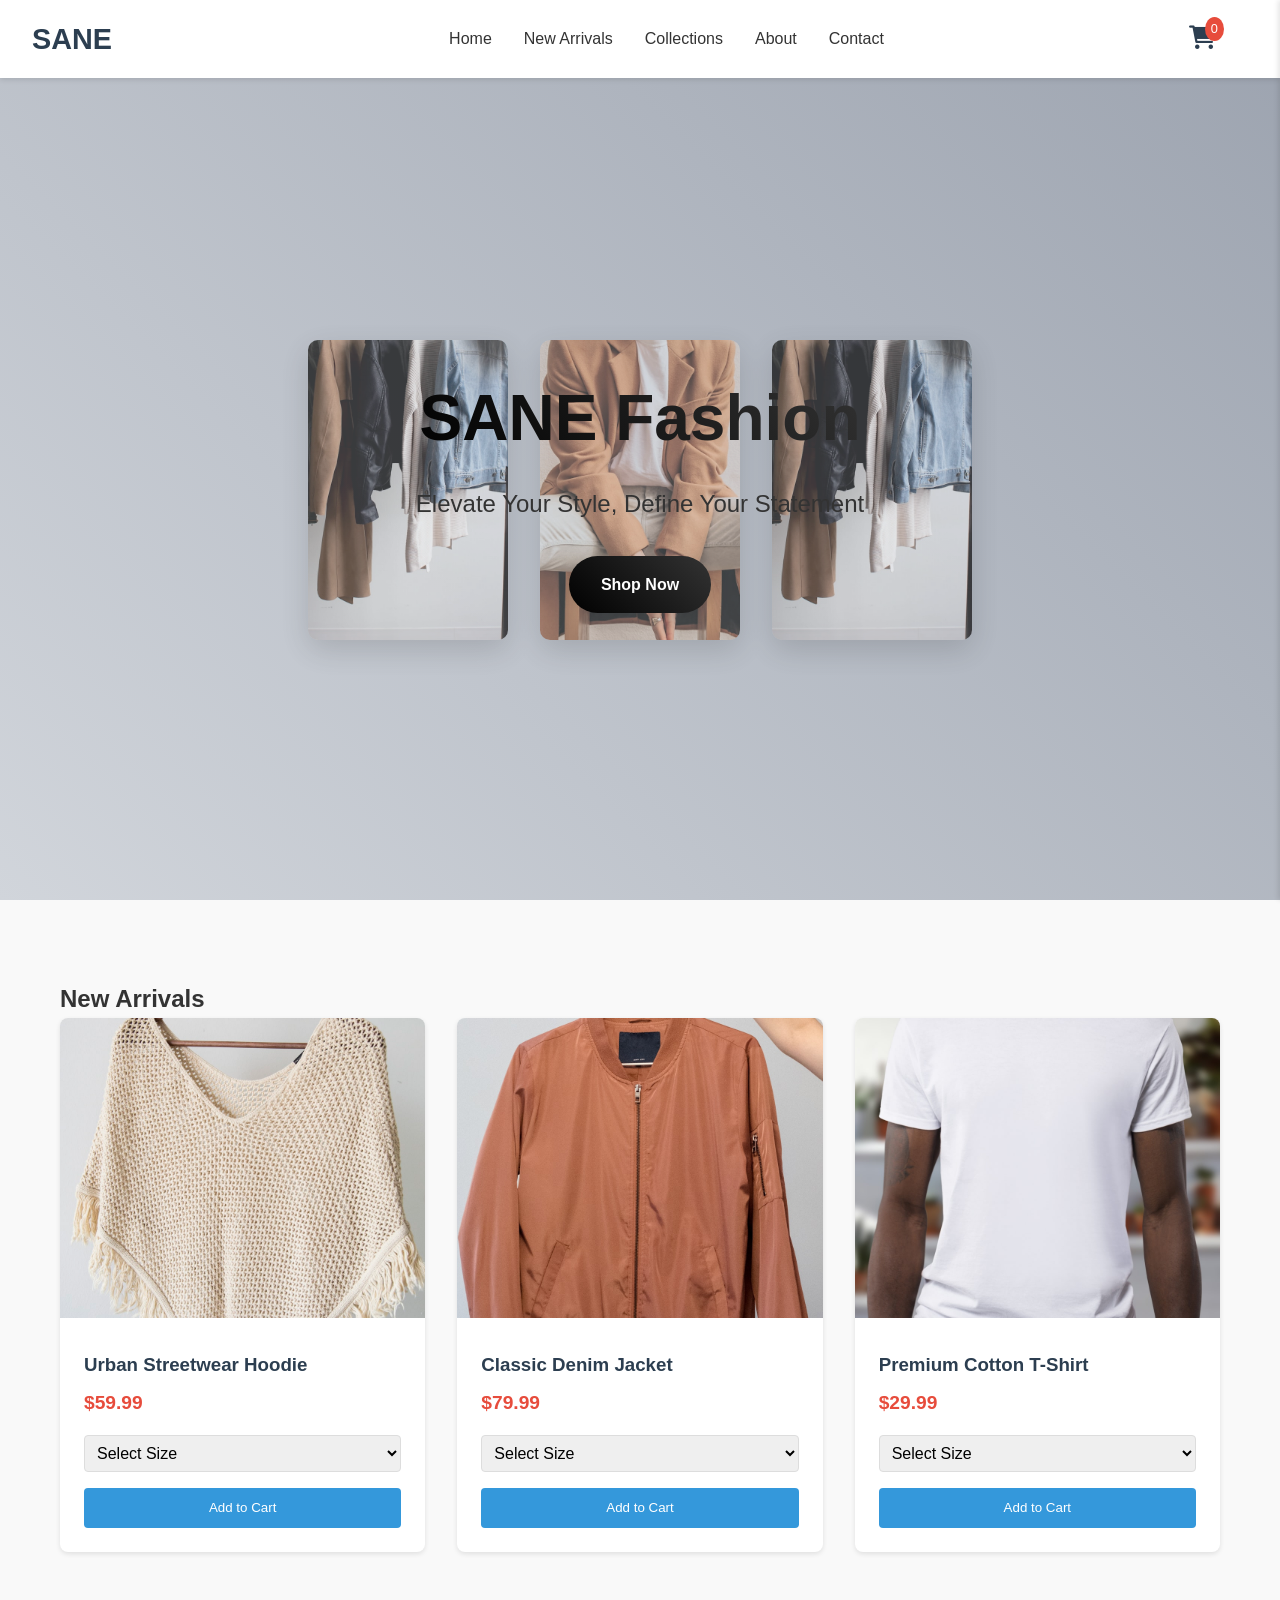
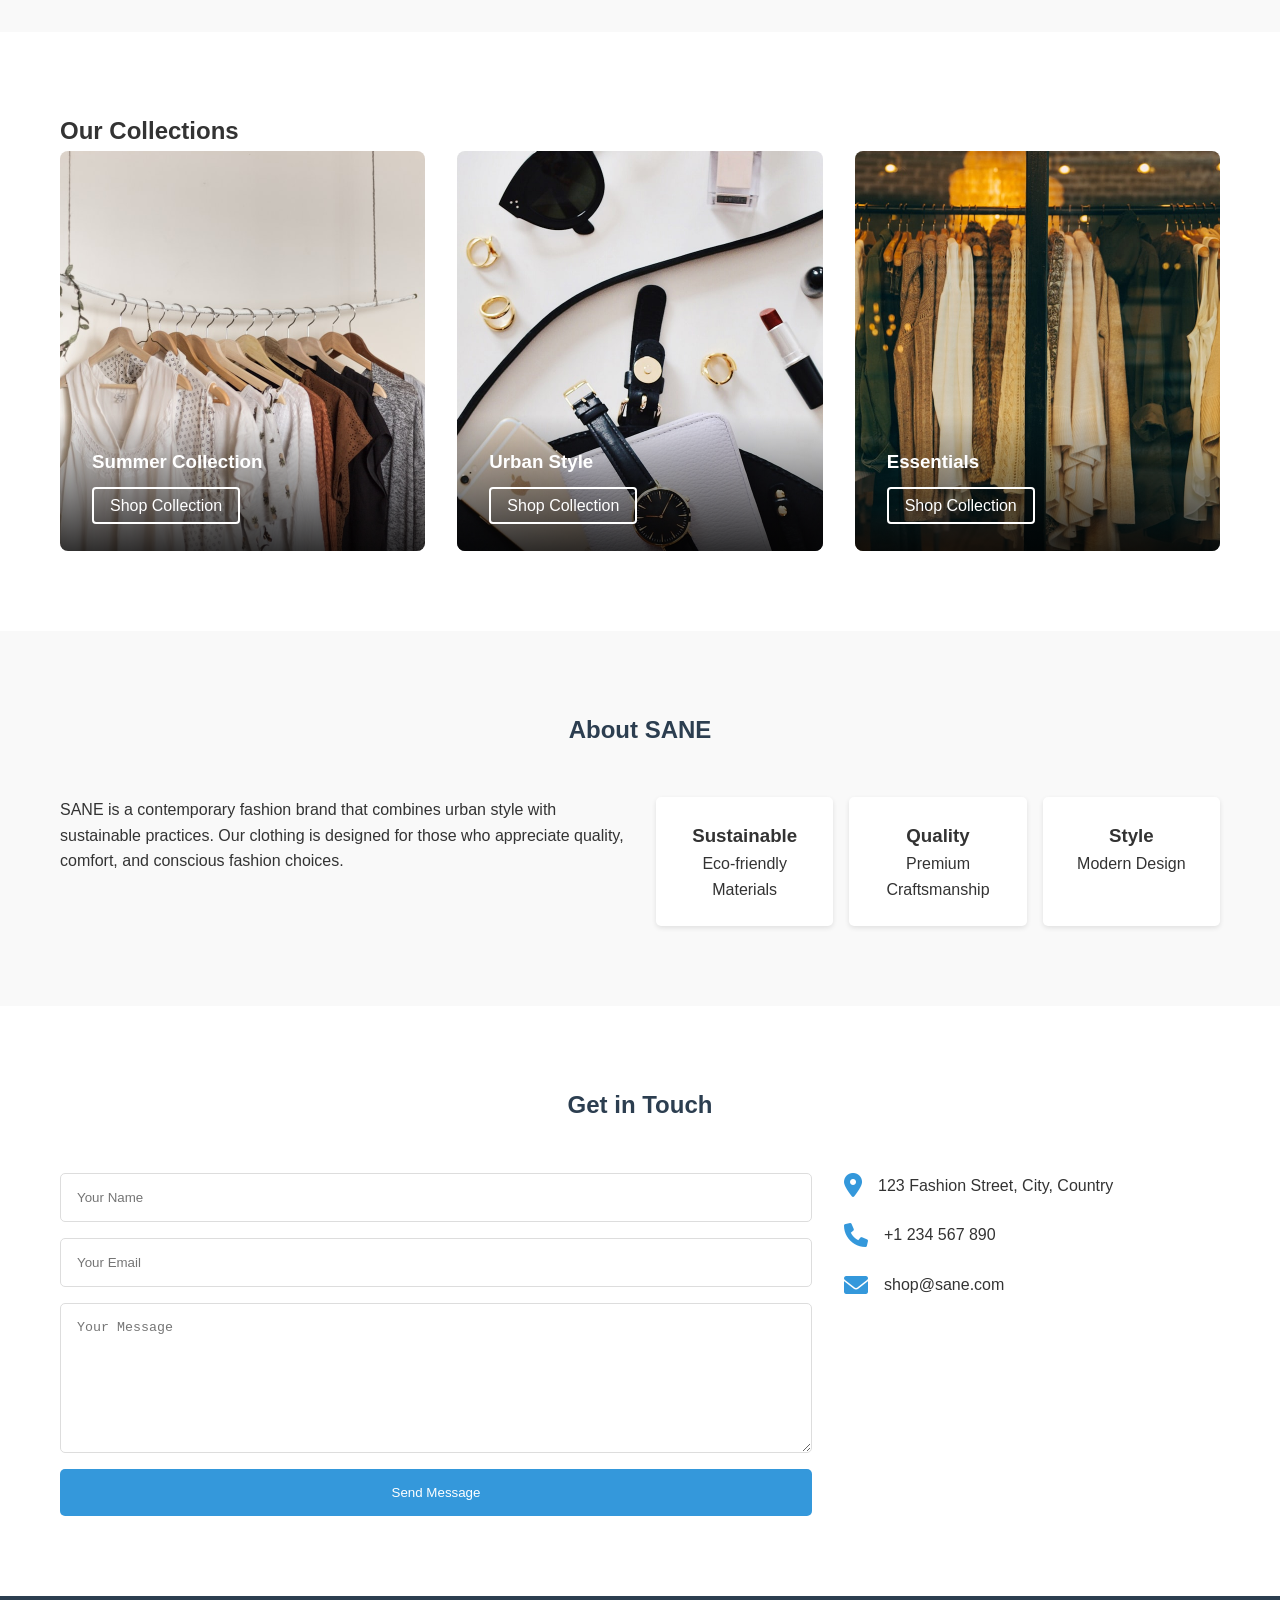
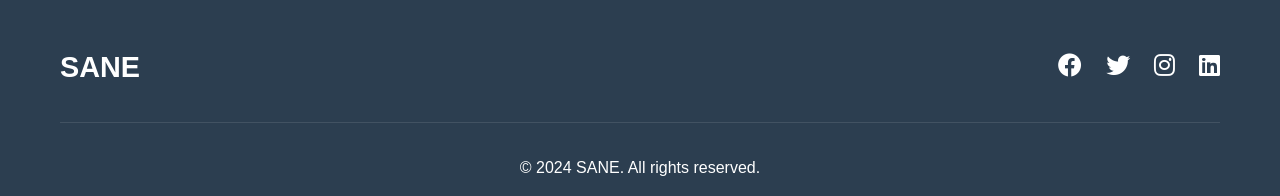
==== index.html @ 47294b6f "first commit" ====
<!DOCTYPE html>
<html lang="en">
<head>
    <meta charset="UTF-8">
    <meta name="viewport" content="width=device-width, initial-scale=1.0">
    <title>SANE - Modern Fashion & Style</title>
    <link rel="stylesheet" href="styles.css">
    <link rel="stylesheet" href="https://cdnjs.cloudflare.com/ajax/libs/font-awesome/6.0.0/css/all.min.css">
    <style>
        /* Animation Background */
        .bg {
            position: fixed;
            top: 0;
            left: 0;
            width: 100%;
            height: 100%;
            z-index: -1;
        }

        .bg {
            background: linear-gradient(45deg, #f3f4f6, #e5e7eb);
            animation: gradient 15s ease infinite;
        }

        .bg2 {
            background: linear-gradient(45deg, #e5e7eb, #d1d5db);
            animation: gradient 15s ease infinite;
            animation-delay: -5s;
        }

        .bg3 {
            background: linear-gradient(45deg, #d1d5db, #9ca3af);
            animation: gradient 15s ease infinite;
            animation-delay: -10s;
        }

        @keyframes gradient {
            0% { transform: translateX(0) translateY(0); }
            50% { transform: translateX(50%) translateY(25%); }
            100% { transform: translateX(0) translateY(0); }
        }

        /* Hero Section with Animation */
        .hero {
            position: relative;
            height: 100vh;
            display: flex;
            align-items: center;
            justify-content: center;
            overflow: hidden;
        }

        .hero-content {
            text-align: center;
            z-index: 1;
            animation: fadeIn 1s ease-out;
        }

        .hero h1 {
            font-size: 4rem;
            margin-bottom: 1rem;
            background: linear-gradient(45deg, #000, #333);
            -webkit-background-clip: text;
            -webkit-text-fill-color: transparent;
            animation: textGlow 2s ease-in-out infinite alternate;
        }

        .hero p {
            font-size: 1.5rem;
            margin-bottom: 2rem;
            color: #333;
        }

        .cta-button {
            display: inline-block;
            padding: 1rem 2rem;
            background: linear-gradient(45deg, #000, #333);
            color: white;
            text-decoration: none;
            border-radius: 30px;
            font-weight: bold;
            transition: transform 0.3s ease, box-shadow 0.3s ease;
            box-shadow: 0 4px 15px rgba(0,0,0,0.1);
        }

        .cta-button:hover {
            transform: translateY(-3px);
            box-shadow: 0 6px 20px rgba(0,0,0,0.2);
        }

        @keyframes textGlow {
            from { text-shadow: 0 0 10px rgba(0,0,0,0.2); }
            to { text-shadow: 0 0 20px rgba(0,0,0,0.4); }
        }

        /* Clothing Animation */
        .clothing-animation {
            position: absolute;
            width: 100%;
            height: 100%;
            display: flex;
            justify-content: center;
            align-items: center;
            gap: 2rem;
            opacity: 0.7;
            perspective: 1000px;
        }

        .clothing-item {
            position: relative;
            width: 200px;
            height: 300px;
            transform-style: preserve-3d;
            animation: float 3s ease-in-out infinite;
            transform-origin: center center;
        }

        .clothing-item:nth-child(1) { 
            animation-delay: 0s;
            transform-origin: 50% 50%;
        }
        .clothing-item:nth-child(2) { 
            animation-delay: -1s;
            transform-origin: 50% 50%;
        }
        .clothing-item:nth-child(3) { 
            animation-delay: -2s;
            transform-origin: 50% 50%;
        }

        .clothing-item img {
            width: 100%;
            height: 100%;
            object-fit: cover;
            border-radius: 10px;
            box-shadow: 0 10px 30px rgba(0,0,0,0.2);
            transition: transform 0.3s ease;
            transform-style: preserve-3d;
        }

        @keyframes float {
            0%, 100% { transform: translateY(0) rotateY(0); }
            50% { transform: translateY(-50px) rotateY(10deg); }
        }

        .clothing-item:hover {
            animation-play-state: paused;
            transform: translateY(-20px) rotateY(20deg) scale(1.1);
        }

        /* Responsive Design */
        @media (max-width: 768px) {
            .hero h1 {
                font-size: 2.5rem;
            }

            .hero p {
                font-size: 1.2rem;
            }

            .clothing-animation {
                flex-direction: column;
                gap: 1rem;
            }

            .clothing-item {
                width: 150px;
                height: 225px;
            }
        }
    </style>
</head>
<body>
    <header>
        <nav>
            <div class="logo">SANE</div>
            <ul class="nav-links">
                <li><a href="#home">Home</a></li>
                <li><a href="#new-arrivals">New Arrivals</a></li>
                <li><a href="#collections">Collections</a></li>
                <li><a href="#about">About</a></li>
                <li><a href="#contact">Contact</a></li>
            </ul>
            <div class="shopping-cart">
                <i class="fas fa-shopping-cart"></i>
                <span class="cart-count">0</span>
            </div>
            <div class="burger">
                <div class="line1"></div>
                <div class="line2"></div>
                <div class="line3"></div>
            </div>
        </nav>
    </header>

    <section id="home" class="hero">
        <div class="bg"></div>
        <div class="bg bg2"></div>
        <div class="bg bg3"></div>
        
        <div class="clothing-animation">
            <div class="clothing-item">
                <img src="images/hero1.jpg" alt="Fashion Item 1">
            </div>
            <div class="clothing-item">
                <img src="images/hero2.jpg" alt="Fashion Item 2">
            </div>
            <div class="clothing-item">
                <img src="images/hero3.jpg" alt="Fashion Item 3">
            </div>
        </div>

        <div class="hero-content">
            <h1>SANE Fashion</h1>
            <p>Elevate Your Style, Define Your Statement</p>
            <a href="#new-arrivals" class="cta-button">Shop Now</a>
        </div>
    </section>

    <section id="new-arrivals" class="products">
        <div class="container">
            <h2>New Arrivals</h2>
            <div class="product-grid">
                <div class="product-card">
                    <img src="images/product1.jpg" alt="Urban Streetwear Hoodie">
                    <div class="product-info">
                        <h3>Urban Streetwear Hoodie</h3>
                        <p class="price">$59.99</p>
                        <div class="product-options">
                            <select class="size-select">
                                <option value="">Select Size</option>
                                <option value="S">S</option>
                                <option value="M">M</option>
                                <option value="L">L</option>
                                <option value="XL">XL</option>
                            </select>
                            <button class="add-to-cart">Add to Cart</button>
                        </div>
                    </div>
                </div>
                <div class="product-card">
                    <img src="images/product2.jpg" alt="Classic Denim Jacket">
                    <div class="product-info">
                        <h3>Classic Denim Jacket</h3>
                        <p class="price">$79.99</p>
                        <div class="product-options">
                            <select class="size-select">
                                <option value="">Select Size</option>
                                <option value="S">S</option>
                                <option value="M">M</option>
                                <option value="L">L</option>
                                <option value="XL">XL</option>
                            </select>
                            <button class="add-to-cart">Add to Cart</button>
                        </div>
                    </div>
                </div>
                <div class="product-card">
                    <img src="images/product3.jpg" alt="Premium Cotton T-Shirt">
                    <div class="product-info">
                        <h3>Premium Cotton T-Shirt</h3>
                        <p class="price">$29.99</p>
                        <div class="product-options">
                            <select class="size-select">
                                <option value="">Select Size</option>
                                <option value="S">S</option>
                                <option value="M">M</option>
                                <option value="L">L</option>
                                <option value="XL">XL</option>
                            </select>
                            <button class="add-to-cart">Add to Cart</button>
                        </div>
                    </div>
                </div>
            </div>
        </div>
    </section>

    <section id="collections" class="collections">
        <div class="container">
            <h2>Our Collections</h2>
            <div class="collection-grid">
                <div class="collection-card">
                    <img src="images/collection1.jpg" alt="Summer Collection">
                    <div class="collection-info">
                        <h3>Summer Collection</h3>
                        <a href="#" class="collection-link">Shop Collection</a>
                    </div>
                </div>
                <div class="collection-card">
                    <img src="images/collection2.jpg" alt="Urban Style">
                    <div class="collection-info">
                        <h3>Urban Style</h3>
                        <a href="#" class="collection-link">Shop Collection</a>
                    </div>
                </div>
                <div class="collection-card">
                    <img src="images/collection3.jpg" alt="Essentials">
                    <div class="collection-info">
                        <h3>Essentials</h3>
                        <a href="#" class="collection-link">Shop Collection</a>
                    </div>
                </div>
            </div>
        </div>
    </section>

    <section id="about" class="about">
        <div class="container">
            <h2>About SANE</h2>
            <div class="about-content">
                <div class="about-text">
                    <p>SANE is a contemporary fashion brand that combines urban style with sustainable practices. Our clothing is designed for those who appreciate quality, comfort, and conscious fashion choices.</p>
                </div>
                <div class="about-stats">
                    <div class="stat">
                        <h3>Sustainable</h3>
                        <p>Eco-friendly Materials</p>
                    </div>
                    <div class="stat">
                        <h3>Quality</h3>
                        <p>Premium Craftsmanship</p>
                    </div>
                    <div class="stat">
                        <h3>Style</h3>
                        <p>Modern Design</p>
                    </div>
                </div>
            </div>
        </div>
    </section>

    <section id="contact" class="contact">
        <div class="container">
            <h2>Get in Touch</h2>
            <div class="contact-content">
                <form class="contact-form">
                    <input type="text" placeholder="Your Name" required>
                    <input type="email" placeholder="Your Email" required>
                    <textarea placeholder="Your Message" required></textarea>
                    <button type="submit" class="submit-button">Send Message</button>
                </form>
                <div class="contact-info">
                    <div class="info-item">
                        <i class="fas fa-map-marker-alt"></i>
                        <p>123 Fashion Street, City, Country</p>
                    </div>
                    <div class="info-item">
                        <i class="fas fa-phone"></i>
                        <p>+1 234 567 890</p>
                    </div>
                    <div class="info-item">
                        <i class="fas fa-envelope"></i>
                        <p>shop@sane.com</p>
                    </div>
                </div>
            </div>
        </div>
    </section>

    <!-- Shopping Cart Sidebar -->
    <div class="cart-sidebar">
        <div class="cart-header">
            <h3>Shopping Cart</h3>
            <button class="close-cart"><i class="fas fa-times"></i></button>
        </div>
        <div class="cart-items">
            <!-- Cart items will be dynamically added here -->
        </div>
        <div class="cart-total">
            <p>Total: <span>$0.00</span></p>
            <button class="checkout-button">Proceed to Checkout</button>
        </div>
    </div>

    <footer>
        <div class="container">
            <div class="footer-content">
                <div class="footer-logo">SANE</div>
                <div class="social-links">
                    <a href="#"><i class="fab fa-facebook"></i></a>
                    <a href="#"><i class="fab fa-twitter"></i></a>
                    <a href="#"><i class="fab fa-instagram"></i></a>
                    <a href="#"><i class="fab fa-linkedin"></i></a>
                </div>
            </div>
            <div class="footer-bottom">
                <p>&copy; 2024 SANE. All rights reserved.</p>
            </div>
        </div>
    </footer>

    <script src="script.js"></script>
</body>
</html>
---- styles.css ----
/* Reset and Base Styles */
* {
    margin: 0;
    padding: 0;
    box-sizing: border-box;
}

:root {
    --primary-color: #2c3e50;
    --secondary-color: #3498db;
    --accent-color: #e74c3c;
    --text-color: #333;
    --light-bg: #f9f9f9;
    --white: #ffffff;
}

body {
    font-family: 'Segoe UI', Tahoma, Geneva, Verdana, sans-serif;
    line-height: 1.6;
    color: var(--text-color);
}

.container {
    max-width: 1200px;
    margin: 0 auto;
    padding: 0 20px;
}

/* Header and Navigation */
header {
    background-color: var(--white);
    box-shadow: 0 2px 5px rgba(0,0,0,0.1);
    position: fixed;
    width: 100%;
    top: 0;
    z-index: 1000;
}

nav {
    display: flex;
    justify-content: space-between;
    align-items: center;
    padding: 1rem 2rem;
}

.logo {
    font-size: 1.8rem;
    font-weight: bold;
    color: var(--primary-color);
}

.nav-links {
    display: flex;
    list-style: none;
}

.nav-links li {
    margin-left: 2rem;
}

.nav-links a {
    text-decoration: none;
    color: var(--text-color);
    font-weight: 500;
    transition: color 0.3s ease;
}

.nav-links a:hover {
    color: var(--secondary-color);
}

.burger {
    display: none;
    cursor: pointer;
}

/* Hero Section */
.hero {
    height: 100vh;
    background: linear-gradient(rgba(0,0,0,0.7), rgba(0,0,0,0.7)), url('https://source.unsplash.com/random/1920x1080/?business') center/cover;
    display: flex;
    align-items: center;
    justify-content: center;
    text-align: center;
    color: var(--white);
    padding-top: 80px;
}

.hero-content h1 {
    font-size: 3.5rem;
    margin-bottom: 1rem;
}

.hero-content p {
    font-size: 1.5rem;
    margin-bottom: 2rem;
}

.cta-button {
    display: inline-block;
    padding: 1rem 2rem;
    background-color: var(--secondary-color);
    color: var(--white);
    text-decoration: none;
    border-radius: 5px;
    transition: background-color 0.3s ease;
}

.cta-button:hover {
    background-color: var(--primary-color);
}

/* About Section */
.about {
    padding: 5rem 0;
    background-color: var(--light-bg);
}

.about h2 {
    text-align: center;
    margin-bottom: 3rem;
    color: var(--primary-color);
}

.about-content {
    display: grid;
    grid-template-columns: 1fr 1fr;
    gap: 2rem;
}

.about-stats {
    display: grid;
    grid-template-columns: repeat(3, 1fr);
    gap: 1rem;
}

.stat {
    text-align: center;
    padding: 1.5rem;
    background-color: var(--white);
    border-radius: 5px;
    box-shadow: 0 2px 5px rgba(0,0,0,0.1);
}

/* Services Section */
.services {
    padding: 5rem 0;
}

.services h2 {
    text-align: center;
    margin-bottom: 3rem;
    color: var(--primary-color);
}

.services-grid {
    display: grid;
    grid-template-columns: repeat(3, 1fr);
    gap: 2rem;
}

.service-card {
    text-align: center;
    padding: 2rem;
    background-color: var(--white);
    border-radius: 5px;
    box-shadow: 0 2px 5px rgba(0,0,0,0.1);
    transition: transform 0.3s ease;
}

.service-card:hover {
    transform: translateY(-10px);
}

.service-card i {
    font-size: 2.5rem;
    color: var(--secondary-color);
    margin-bottom: 1rem;
}

/* Portfolio Section */
.portfolio {
    padding: 5rem 0;
    background-color: var(--light-bg);
}

.portfolio h2 {
    text-align: center;
    margin-bottom: 3rem;
    color: var(--primary-color);
}

.portfolio-grid {
    display: grid;
    grid-template-columns: repeat(3, 1fr);
    gap: 2rem;
}

.portfolio-item {
    position: relative;
    overflow: hidden;
    border-radius: 5px;
}

.portfolio-item img {
    width: 100%;
    height: auto;
    transition: transform 0.3s ease;
}

.portfolio-overlay {
    position: absolute;
    top: 0;
    left: 0;
    width: 100%;
    height: 100%;
    background: rgba(0,0,0,0.7);
    display: flex;
    flex-direction: column;
    justify-content: center;
    align-items: center;
    color: var(--white);
    opacity: 0;
    transition: opacity 0.3s ease;
}

.portfolio-item:hover .portfolio-overlay {
    opacity: 1;
}

.portfolio-item:hover img {
    transform: scale(1.1);
}

/* Contact Section */
.contact {
    padding: 5rem 0;
}

.contact h2 {
    text-align: center;
    margin-bottom: 3rem;
    color: var(--primary-color);
}

.contact-content {
    display: grid;
    grid-template-columns: 2fr 1fr;
    gap: 2rem;
}

.contact-form {
    display: flex;
    flex-direction: column;
    gap: 1rem;
}

.contact-form input,
.contact-form textarea {
    padding: 1rem;
    border: 1px solid #ddd;
    border-radius: 5px;
}

.contact-form textarea {
    height: 150px;
    resize: vertical;
}

.submit-button {
    padding: 1rem;
    background-color: var(--secondary-color);
    color: var(--white);
    border: none;
    border-radius: 5px;
    cursor: pointer;
    transition: background-color 0.3s ease;
}

.submit-button:hover {
    background-color: var(--primary-color);
}

.contact-info {
    display: flex;
    flex-direction: column;
    gap: 1.5rem;
}

.info-item {
    display: flex;
    align-items: center;
    gap: 1rem;
}

.info-item i {
    font-size: 1.5rem;
    color: var(--secondary-color);
}

/* Footer */
footer {
    background-color: var(--primary-color);
    color: var(--white);
    padding: 3rem 0 1rem;
}

.footer-content {
    display: flex;
    justify-content: space-between;
    align-items: center;
    margin-bottom: 2rem;
}

.footer-logo {
    font-size: 1.8rem;
    font-weight: bold;
}

.social-links {
    display: flex;
    gap: 1.5rem;
}

.social-links a {
    color: var(--white);
    font-size: 1.5rem;
    transition: color 0.3s ease;
}

.social-links a:hover {
    color: var(--secondary-color);
}

.footer-bottom {
    text-align: center;
    padding-top: 2rem;
    border-top: 1px solid rgba(255,255,255,0.1);
}

/* Shopping Cart Icon */
.shopping-cart {
    position: relative;
    margin-right: 2rem;
    cursor: pointer;
}

.shopping-cart i {
    font-size: 1.5rem;
    color: var(--primary-color);
}

.cart-count {
    position: absolute;
    top: -8px;
    right: -8px;
    background-color: var(--accent-color);
    color: var(--white);
    font-size: 0.8rem;
    padding: 2px 6px;
    border-radius: 50%;
}

/* Product Grid */
.products {
    padding: 5rem 0;
    background-color: var(--light-bg);
}

.product-grid {
    display: grid;
    grid-template-columns: repeat(3, 1fr);
    gap: 2rem;
}

.product-card {
    background-color: var(--white);
    border-radius: 8px;
    overflow: hidden;
    box-shadow: 0 2px 5px rgba(0,0,0,0.1);
    transition: transform 0.3s ease;
}

.product-card:hover {
    transform: translateY(-5px);
}

.product-card img {
    width: 100%;
    height: 300px;
    object-fit: cover;
}

.product-info {
    padding: 1.5rem;
}

.product-info h3 {
    margin-bottom: 0.5rem;
    color: var(--primary-color);
}

.price {
    font-size: 1.2rem;
    font-weight: bold;
    color: var(--accent-color);
    margin-bottom: 1rem;
}

.product-options {
    display: flex;
    flex-direction: column;
    gap: 1rem;
}

.size-select {
    padding: 0.5rem;
    border: 1px solid #ddd;
    border-radius: 4px;
    font-size: 1rem;
}

.add-to-cart {
    background-color: var(--secondary-color);
    color: var(--white);
    border: none;
    padding: 0.8rem;
    border-radius: 4px;
    cursor: pointer;
    transition: background-color 0.3s ease;
}

.add-to-cart:hover {
    background-color: var(--primary-color);
}

/* Collections */
.collections {
    padding: 5rem 0;
}

.collection-grid {
    display: grid;
    grid-template-columns: repeat(3, 1fr);
    gap: 2rem;
}

.collection-card {
    position: relative;
    border-radius: 8px;
    overflow: hidden;
    height: 400px;
}

.collection-card img {
    width: 100%;
    height: 100%;
    object-fit: cover;
}

.collection-info {
    position: absolute;
    bottom: 0;
    left: 0;
    right: 0;
    padding: 2rem;
    background: linear-gradient(transparent, rgba(0,0,0,0.8));
    color: var(--white);
}

.collection-info h3 {
    margin-bottom: 1rem;
}

.collection-link {
    color: var(--white);
    text-decoration: none;
    padding: 0.5rem 1rem;
    border: 2px solid var(--white);
    border-radius: 4px;
    transition: all 0.3s ease;
}

.collection-link:hover {
    background-color: var(--white);
    color: var(--primary-color);
}

/* Shopping Cart Sidebar */
.cart-sidebar {
    position: fixed;
    top: 0;
    right: -400px;
    width: 400px;
    height: 100vh;
    background-color: var(--white);
    box-shadow: -2px 0 5px rgba(0,0,0,0.1);
    transition: right 0.3s ease;
    z-index: 1001;
}

.cart-sidebar.active {
    right: 0;
}

.cart-header {
    display: flex;
    justify-content: space-between;
    align-items: center;
    padding: 1.5rem;
    border-bottom: 1px solid #ddd;
}

.close-cart {
    background: none;
    border: none;
    font-size: 1.5rem;
    cursor: pointer;
    color: var(--text-color);
}

.cart-items {
    padding: 1.5rem;
    max-height: calc(100vh - 200px);
    overflow-y: auto;
}

.cart-item {
    display: flex;
    gap: 1rem;
    padding: 1rem 0;
    border-bottom: 1px solid #ddd;
}

.cart-item img {
    width: 80px;
    height: 80px;
    object-fit: cover;
    border-radius: 4px;
}

.cart-item-info {
    flex-grow: 1;
}

.cart-item-title {
    margin-bottom: 0.5rem;
}

.cart-item-price {
    color: var(--accent-color);
    font-weight: bold;
}

.cart-item-remove {
    color: var(--accent-color);
    cursor: pointer;
}

.cart-total {
    position: absolute;
    bottom: 0;
    left: 0;
    right: 0;
    padding: 1.5rem;
    background-color: var(--white);
    border-top: 1px solid #ddd;
}

.cart-total p {
    display: flex;
    justify-content: space-between;
    margin-bottom: 1rem;
    font-weight: bold;
}

.checkout-button {
    width: 100%;
    padding: 1rem;
    background-color: var(--accent-color);
    color: var(--white);
    border: none;
    border-radius: 4px;
    cursor: pointer;
    transition: background-color 0.3s ease;
}

.checkout-button:hover {
    background-color: var(--primary-color);
}

/* Responsive Design */
@media screen and (max-width: 768px) {
    .nav-links {
        display: none;
    }

    .burger {
        display: block;
    }

    .burger div {
        width: 25px;
        height: 3px;
        background-color: var(--text-color);
        margin: 5px;
        transition: all 0.3s ease;
    }

    .about-content,
    .services-grid,
    .portfolio-grid,
    .contact-content {
        grid-template-columns: 1fr;
    }

    .hero-content h1 {
        font-size: 2.5rem;
    }

    .hero-content p {
        font-size: 1.2rem;
    }

    .product-grid,
    .collection-grid {
        grid-template-columns: 1fr;
    }

    .cart-sidebar {
        width: 100%;
        right: -100%;
    }
}

/* Animations */
@keyframes fadeIn {
    from {
        opacity: 0;
        transform: translateY(20px);
    }
    to {
        opacity: 1;
        transform: translateY(0);
    }
}

.hero-content,
.about-content,
.services-grid,
.portfolio-grid,
.contact-content {
    animation: fadeIn 1s ease-out;
}
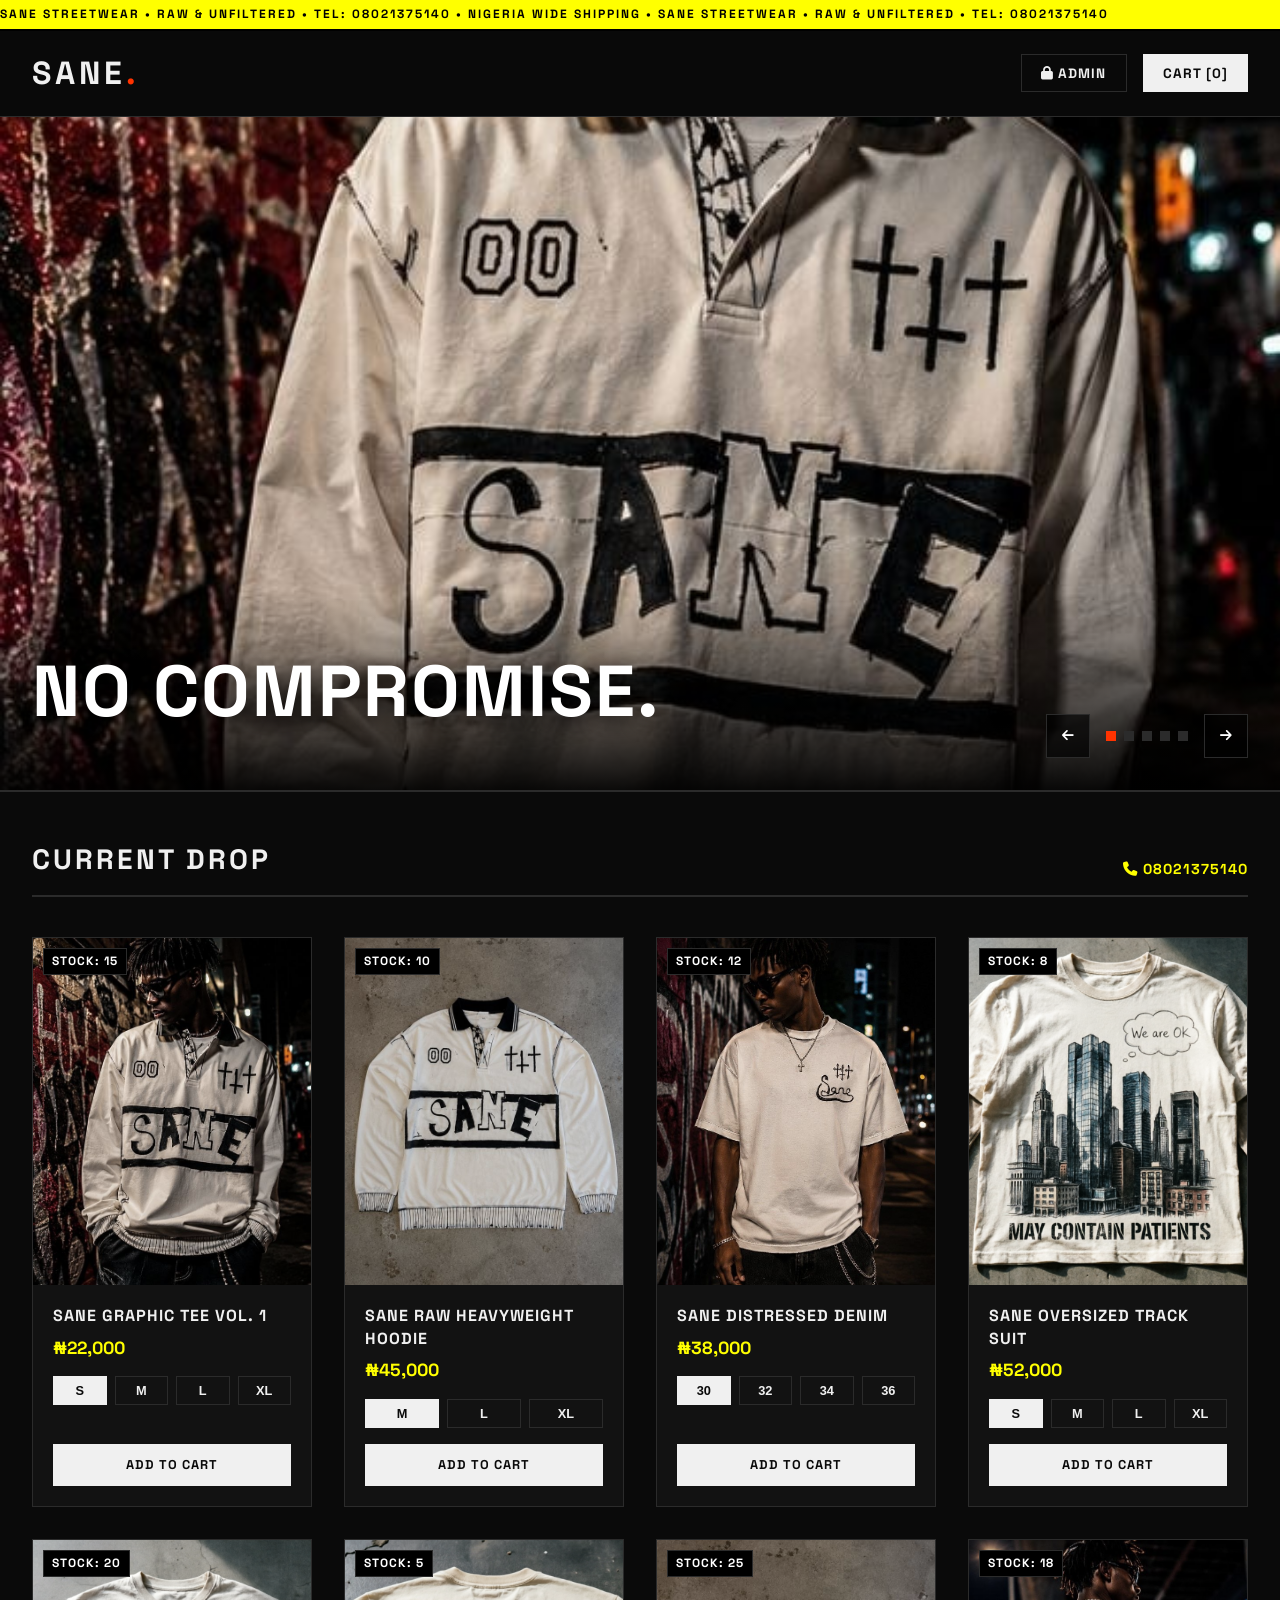
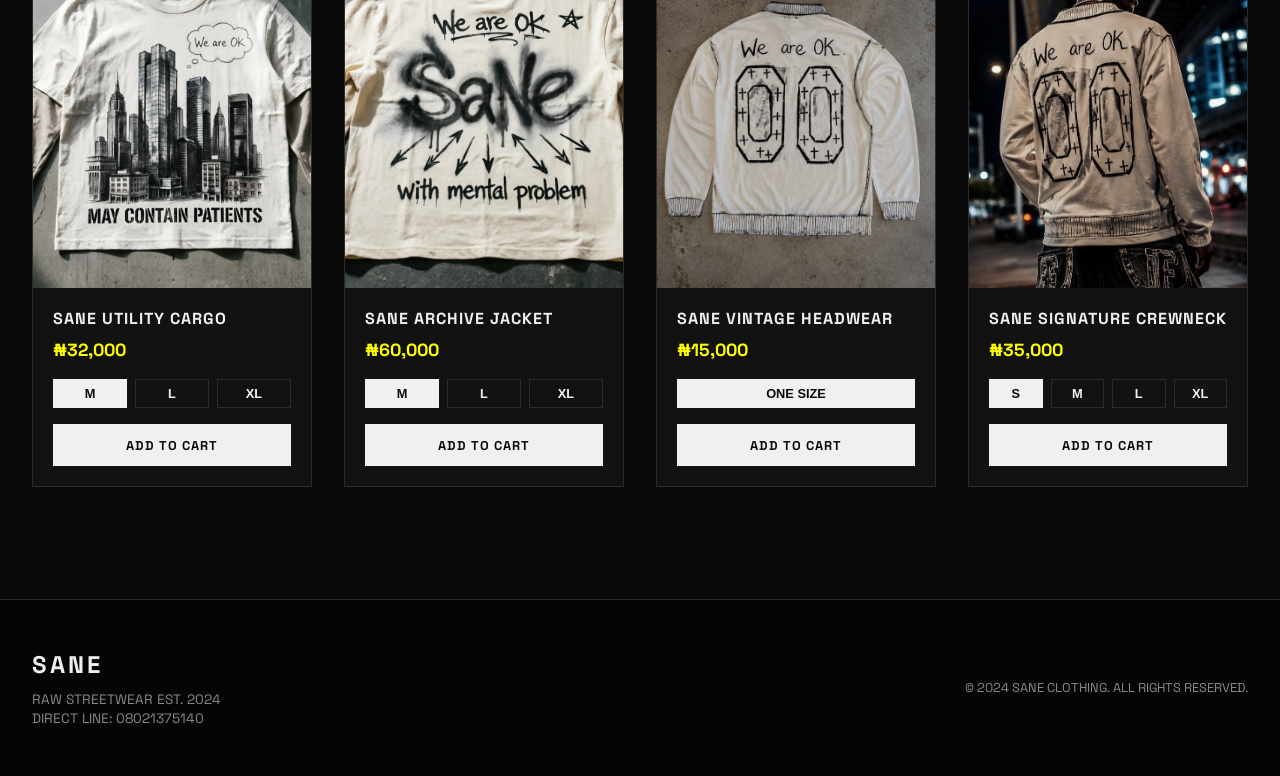
==== commit 12fada0a: "Redesign SANE website with raw streetwear aesthetic and admin management Co-authored-by: jacemorales" ====
--- a/index.html
+++ b/index.html
@@ -3,393 +3,256 @@
 <head>
     <meta charset="UTF-8">
     <meta name="viewport" content="width=device-width, initial-scale=1.0">
-    <title>SANE - Modern Fashion & Style</title>
+    <title>SANE | RAW STREETWEAR</title>
+    <!-- Paystack Inline JS -->
+    <script src="https://js.paystack.co/v1/inline.js"></script>
+    <!-- FontAwesome for icons -->
+    <link rel="stylesheet" href="https://cdnjs.cloudflare.com/ajax/libs/font-awesome/6.4.0/css/all.min.css">
+    <!-- Google Fonts: Space Grotesk / Syncopate / Inter -->
+    <link rel="preconnect" href="https://fonts.googleapis.com">
+    <link rel="preconnect" href="https://fonts.gstatic.com" crossorigin>
+    <link href="https://fonts.googleapis.com/css2?family=Space+Grotesk:wght@400;700;900&family=Syncopate:wght@700;800&display=swap" rel="stylesheet">
     <link rel="stylesheet" href="styles.css">
-    <link rel="stylesheet" href="https://cdnjs.cloudflare.com/ajax/libs/font-awesome/6.0.0/css/all.min.css">
-    <style>
-        /* Animation Background */
-        .bg {
-            position: fixed;
-            top: 0;
-            left: 0;
-            width: 100%;
-            height: 100%;
-            z-index: -1;
-        }
-
-        .bg {
-            background: linear-gradient(45deg, #f3f4f6, #e5e7eb);
-            animation: gradient 15s ease infinite;
-        }
-
-        .bg2 {
-            background: linear-gradient(45deg, #e5e7eb, #d1d5db);
-            animation: gradient 15s ease infinite;
-            animation-delay: -5s;
-        }
-
-        .bg3 {
-            background: linear-gradient(45deg, #d1d5db, #9ca3af);
-            animation: gradient 15s ease infinite;
-            animation-delay: -10s;
-        }
-
-        @keyframes gradient {
-            0% { transform: translateX(0) translateY(0); }
-            50% { transform: translateX(50%) translateY(25%); }
-            100% { transform: translateX(0) translateY(0); }
-        }
-
-        /* Hero Section with Animation */
-        .hero {
-            position: relative;
-            height: 100vh;
-            display: flex;
-            align-items: center;
-            justify-content: center;
-            overflow: hidden;
-        }
-
-        .hero-content {
-            text-align: center;
-            z-index: 1;
-            animation: fadeIn 1s ease-out;
-        }
-
-        .hero h1 {
-            font-size: 4rem;
-            margin-bottom: 1rem;
-            background: linear-gradient(45deg, #000, #333);
-            -webkit-background-clip: text;
-            -webkit-text-fill-color: transparent;
-            animation: textGlow 2s ease-in-out infinite alternate;
-        }
-
-        .hero p {
-            font-size: 1.5rem;
-            margin-bottom: 2rem;
-            color: #333;
-        }
-
-        .cta-button {
-            display: inline-block;
-            padding: 1rem 2rem;
-            background: linear-gradient(45deg, #000, #333);
-            color: white;
-            text-decoration: none;
-            border-radius: 30px;
-            font-weight: bold;
-            transition: transform 0.3s ease, box-shadow 0.3s ease;
-            box-shadow: 0 4px 15px rgba(0,0,0,0.1);
-        }
-
-        .cta-button:hover {
-            transform: translateY(-3px);
-            box-shadow: 0 6px 20px rgba(0,0,0,0.2);
-        }
-
-        @keyframes textGlow {
-            from { text-shadow: 0 0 10px rgba(0,0,0,0.2); }
-            to { text-shadow: 0 0 20px rgba(0,0,0,0.4); }
-        }
-
-        /* Clothing Animation */
-        .clothing-animation {
-            position: absolute;
-            width: 100%;
-            height: 100%;
-            display: flex;
-            justify-content: center;
-            align-items: center;
-            gap: 2rem;
-            opacity: 0.7;
-            perspective: 1000px;
-        }
-
-        .clothing-item {
-            position: relative;
-            width: 200px;
-            height: 300px;
-            transform-style: preserve-3d;
-            animation: float 3s ease-in-out infinite;
-            transform-origin: center center;
-        }
-
-        .clothing-item:nth-child(1) { 
-            animation-delay: 0s;
-            transform-origin: 50% 50%;
-        }
-        .clothing-item:nth-child(2) { 
-            animation-delay: -1s;
-            transform-origin: 50% 50%;
-        }
-        .clothing-item:nth-child(3) { 
-            animation-delay: -2s;
-            transform-origin: 50% 50%;
-        }
-
-        .clothing-item img {
-            width: 100%;
-            height: 100%;
-            object-fit: cover;
-            border-radius: 10px;
-            box-shadow: 0 10px 30px rgba(0,0,0,0.2);
-            transition: transform 0.3s ease;
-            transform-style: preserve-3d;
-        }
-
-        @keyframes float {
-            0%, 100% { transform: translateY(0) rotateY(0); }
-            50% { transform: translateY(-50px) rotateY(10deg); }
-        }
-
-        .clothing-item:hover {
-            animation-play-state: paused;
-            transform: translateY(-20px) rotateY(20deg) scale(1.1);
-        }
-
-        /* Responsive Design */
-        @media (max-width: 768px) {
-            .hero h1 {
-                font-size: 2.5rem;
-            }
-
-            .hero p {
-                font-size: 1.2rem;
-            }
-
-            .clothing-animation {
-                flex-direction: column;
-                gap: 1rem;
-            }
-
-            .clothing-item {
-                width: 150px;
-                height: 225px;
-            }
-        }
-    </style>
 </head>
-<body>
-    <header>
-        <nav>
-            <div class="logo">SANE</div>
-            <ul class="nav-links">
-                <li><a href="#home">Home</a></li>
-                <li><a href="#new-arrivals">New Arrivals</a></li>
-                <li><a href="#collections">Collections</a></li>
-                <li><a href="#about">About</a></li>
-                <li><a href="#contact">Contact</a></li>
-            </ul>
-            <div class="shopping-cart">
-                <i class="fas fa-shopping-cart"></i>
-                <span class="cart-count">0</span>
-            </div>
-            <div class="burger">
-                <div class="line1"></div>
-                <div class="line2"></div>
-                <div class="line3"></div>
-            </div>
-        </nav>
+<body class="street-theme">
+
+    <!-- TOP TICKER BAR -->
+    <div class="ticker-bar">
+        <div class="ticker-track">
+            <span>SANE STREETWEAR • RAW & UNFILTERED • TEL: 08021375140 • NIGERIA WIDE SHIPPING • SANE STREETWEAR • RAW & UNFILTERED • TEL: 08021375140</span>
+        </div>
+    </div>
+
+    <!-- MAIN NAVBAR -->
+    <header class="navbar">
+        <div class="nav-brand">
+            <a href="#" class="brand-logo">SANE<span class="dot">.</span></a>
+        </div>
+        <div class="nav-actions">
+            <button class="nav-btn admin-trigger-btn" id="adminToggleBtn">
+                <i class="fa-solid fa-lock"></i> ADMIN
+            </button>
+            <button class="nav-btn cart-trigger-btn" id="cartToggleBtn">
+                CART [<span id="cartCount">0</span>]
+            </button>
+        </div>
     </header>
 
-    <section id="home" class="hero">
-        <div class="bg"></div>
-        <div class="bg bg2"></div>
-        <div class="bg bg3"></div>
-        
-        <div class="clothing-animation">
-            <div class="clothing-item">
-                <img src="images/hero1.jpg" alt="Fashion Item 1">
-            </div>
-            <div class="clothing-item">
-                <img src="images/hero2.jpg" alt="Fashion Item 2">
-            </div>
-            <div class="clothing-item">
-                <img src="images/hero3.jpg" alt="Fashion Item 3">
-            </div>
-        </div>
-
-        <div class="hero-content">
-            <h1>SANE Fashion</h1>
-            <p>Elevate Your Style, Define Your Statement</p>
-            <a href="#new-arrivals" class="cta-button">Shop Now</a>
+    <!-- HERO SLIDESHOW SECTION -->
+    <section class="hero-section">
+        <div class="hero-slider" id="heroSlider">
+            <div class="slide active" style="background-image: url('images/photo_1_2026-08-16_23-43-46.jpg');">
+                <div class="slide-overlay">
+                    <h2 class="slide-title">NO COMPROMISE.</h2>
+                </div>
+            </div>
+            <div class="slide" style="background-image: url('images/photo_2_2026-08-16_23-43-46.jpg');">
+                <div class="slide-overlay">
+                    <h2 class="slide-title">RAW HEAVYWEIGHT.</h2>
+                </div>
+            </div>
+            <div class="slide" style="background-image: url('images/photo_3_2026-08-16_23-43-46.jpg');">
+                <div class="slide-overlay">
+                    <h2 class="slide-title">SANE VOL. 1</h2>
+                </div>
+            </div>
+            <div class="slide" style="background-image: url('images/1785196334.png');">
+                <div class="slide-overlay">
+                    <h2 class="slide-title">TUFF CUTS.</h2>
+                </div>
+            </div>
+            <div class="slide" style="background-image: url('images/1785252886.png');">
+                <div class="slide-overlay">
+                    <h2 class="slide-title">STREET ARCHIVE.</h2>
+                </div>
+            </div>
+        </div>
+        <div class="slider-controls">
+            <button class="slider-btn" id="prevSlide"><i class="fa-solid fa-arrow-left"></i></button>
+            <div class="slider-dots" id="sliderDots"></div>
+            <button class="slider-btn" id="nextSlide"><i class="fa-solid fa-arrow-right"></i></button>
         </div>
     </section>
 
-    <section id="new-arrivals" class="products">
-        <div class="container">
-            <h2>New Arrivals</h2>
-            <div class="product-grid">
-                <div class="product-card">
-                    <img src="images/product1.jpg" alt="Urban Streetwear Hoodie">
-                    <div class="product-info">
-                        <h3>Urban Streetwear Hoodie</h3>
-                        <p class="price">$59.99</p>
-                        <div class="product-options">
-                            <select class="size-select">
-                                <option value="">Select Size</option>
-                                <option value="S">S</option>
-                                <option value="M">M</option>
-                                <option value="L">L</option>
-                                <option value="XL">XL</option>
-                            </select>
-                            <button class="add-to-cart">Add to Cart</button>
-                        </div>
-                    </div>
-                </div>
-                <div class="product-card">
-                    <img src="images/product2.jpg" alt="Classic Denim Jacket">
-                    <div class="product-info">
-                        <h3>Classic Denim Jacket</h3>
-                        <p class="price">$79.99</p>
-                        <div class="product-options">
-                            <select class="size-select">
-                                <option value="">Select Size</option>
-                                <option value="S">S</option>
-                                <option value="M">M</option>
-                                <option value="L">L</option>
-                                <option value="XL">XL</option>
-                            </select>
-                            <button class="add-to-cart">Add to Cart</button>
-                        </div>
-                    </div>
-                </div>
-                <div class="product-card">
-                    <img src="images/product3.jpg" alt="Premium Cotton T-Shirt">
-                    <div class="product-info">
-                        <h3>Premium Cotton T-Shirt</h3>
-                        <p class="price">$29.99</p>
-                        <div class="product-options">
-                            <select class="size-select">
-                                <option value="">Select Size</option>
-                                <option value="S">S</option>
-                                <option value="M">M</option>
-                                <option value="L">L</option>
-                                <option value="XL">XL</option>
-                            </select>
-                            <button class="add-to-cart">Add to Cart</button>
-                        </div>
-                    </div>
-                </div>
-            </div>
-        </div>
-    </section>
-
-    <section id="collections" class="collections">
-        <div class="container">
-            <h2>Our Collections</h2>
-            <div class="collection-grid">
-                <div class="collection-card">
-                    <img src="images/collection1.jpg" alt="Summer Collection">
-                    <div class="collection-info">
-                        <h3>Summer Collection</h3>
-                        <a href="#" class="collection-link">Shop Collection</a>
-                    </div>
-                </div>
-                <div class="collection-card">
-                    <img src="images/collection2.jpg" alt="Urban Style">
-                    <div class="collection-info">
-                        <h3>Urban Style</h3>
-                        <a href="#" class="collection-link">Shop Collection</a>
-                    </div>
-                </div>
-                <div class="collection-card">
-                    <img src="images/collection3.jpg" alt="Essentials">
-                    <div class="collection-info">
-                        <h3>Essentials</h3>
-                        <a href="#" class="collection-link">Shop Collection</a>
-                    </div>
-                </div>
-            </div>
-        </div>
-    </section>
-
-    <section id="about" class="about">
-        <div class="container">
-            <h2>About SANE</h2>
-            <div class="about-content">
-                <div class="about-text">
-                    <p>SANE is a contemporary fashion brand that combines urban style with sustainable practices. Our clothing is designed for those who appreciate quality, comfort, and conscious fashion choices.</p>
-                </div>
-                <div class="about-stats">
-                    <div class="stat">
-                        <h3>Sustainable</h3>
-                        <p>Eco-friendly Materials</p>
-                    </div>
-                    <div class="stat">
-                        <h3>Quality</h3>
-                        <p>Premium Craftsmanship</p>
-                    </div>
-                    <div class="stat">
-                        <h3>Style</h3>
-                        <p>Modern Design</p>
-                    </div>
-                </div>
-            </div>
-        </div>
-    </section>
-
-    <section id="contact" class="contact">
-        <div class="container">
-            <h2>Get in Touch</h2>
-            <div class="contact-content">
-                <form class="contact-form">
-                    <input type="text" placeholder="Your Name" required>
-                    <input type="email" placeholder="Your Email" required>
-                    <textarea placeholder="Your Message" required></textarea>
-                    <button type="submit" class="submit-button">Send Message</button>
-                </form>
-                <div class="contact-info">
-                    <div class="info-item">
-                        <i class="fas fa-map-marker-alt"></i>
-                        <p>123 Fashion Street, City, Country</p>
-                    </div>
-                    <div class="info-item">
-                        <i class="fas fa-phone"></i>
-                        <p>+1 234 567 890</p>
-                    </div>
-                    <div class="info-item">
-                        <i class="fas fa-envelope"></i>
-                        <p>shop@sane.com</p>
-                    </div>
-                </div>
-            </div>
-        </div>
-    </section>
-
-    <!-- Shopping Cart Sidebar -->
-    <div class="cart-sidebar">
-        <div class="cart-header">
-            <h3>Shopping Cart</h3>
-            <button class="close-cart"><i class="fas fa-times"></i></button>
-        </div>
-        <div class="cart-items">
-            <!-- Cart items will be dynamically added here -->
-        </div>
-        <div class="cart-total">
-            <p>Total: <span>$0.00</span></p>
-            <button class="checkout-button">Proceed to Checkout</button>
+    <!-- STORE SECTION / DROP CATALOG -->
+    <main class="store-container">
+        <div class="section-header">
+            <h2 class="section-title">CURRENT DROP</h2>
+            <span class="phone-tag"><i class="fa-solid fa-phone"></i> 08021375140</span>
+        </div>
+
+        <div class="product-grid" id="productGrid">
+            <!-- Dynamically Rendered by script.js -->
+        </div>
+    </main>
+
+    <!-- FOOTER -->
+    <footer class="footer">
+        <div class="footer-content">
+            <div class="footer-brand">
+                <h3>SANE</h3>
+                <p>RAW STREETWEAR EST. 2024</p>
+                <p>DIRECT LINE: 08021375140</p>
+            </div>
+            <div class="footer-meta">
+                <p>&copy; 2024 SANE CLOTHING. ALL RIGHTS RESERVED.</p>
+            </div>
+        </div>
+    </footer>
+
+    <!-- CART & CHECKOUT DRAWER -->
+    <div class="cart-drawer-overlay" id="cartOverlay">
+        <div class="cart-drawer">
+            <div class="drawer-header">
+                <h3>YOUR CART</h3>
+                <button class="close-btn" id="closeCartBtn"><i class="fa-solid fa-xmark"></i></button>
+            </div>
+
+            <div class="drawer-body">
+                <div class="cart-items" id="cartItemsContainer">
+                    <!-- Cart Items HTML -->
+                </div>
+
+                <div class="checkout-form-container" id="checkoutFormSection">
+                    <h4 class="form-title">DELIVERY & PAYMENT DETAILS</h4>
+                    <form id="checkoutForm">
+                        <div class="form-group">
+                            <label>FULL NAME</label>
+                            <input type="text" id="custName" placeholder="Enter full name" required>
+                        </div>
+                        <div class="form-group">
+                            <label>EMAIL ADDRESS</label>
+                            <input type="email" id="custEmail" placeholder="Enter email" required>
+                        </div>
+                        <div class="form-group">
+                            <label>PHONE NUMBER</label>
+                            <input type="tel" id="custPhone" placeholder="080XXXXXXXX" required>
+                        </div>
+                        <div class="form-group">
+                            <label>DELIVERY ADDRESS</label>
+                            <textarea id="custAddress" rows="2" placeholder="Street address, city, state" required></textarea>
+                        </div>
+                    </form>
+                </div>
+            </div>
+
+            <div class="drawer-footer">
+                <div class="cart-summary">
+                    <span>TOTAL:</span>
+                    <span class="total-price" id="cartTotalPrice">₦0</span>
+                </div>
+                <button class="pay-btn" id="paystackPayBtn">PAY WITH PAYSTACK</button>
+            </div>
         </div>
     </div>
 
-    <footer>
-        <div class="container">
-            <div class="footer-content">
-                <div class="footer-logo">SANE</div>
-                <div class="social-links">
-                    <a href="#"><i class="fab fa-facebook"></i></a>
-                    <a href="#"><i class="fab fa-twitter"></i></a>
-                    <a href="#"><i class="fab fa-instagram"></i></a>
-                    <a href="#"><i class="fab fa-linkedin"></i></a>
-                </div>
-            </div>
-            <div class="footer-bottom">
-                <p>&copy; 2024 SANE. All rights reserved.</p>
-            </div>
-        </div>
-    </footer>
+    <!-- ADMIN DASHBOARD MODAL -->
+    <div class="admin-modal-overlay" id="adminModalOverlay">
+        <div class="admin-modal">
+            <div class="admin-header">
+                <div>
+                    <h2>SANE ADMIN PORTAL</h2>
+                    <span class="sheet-info"><i class="fa-solid fa-database"></i> SPREADSHEET SYNC ACTIVE</span>
+                </div>
+                <button class="close-btn" id="closeAdminBtn"><i class="fa-solid fa-xmark"></i></button>
+            </div>
+
+            <div class="admin-toolbar">
+                <div class="admin-tabs">
+                    <button class="tab-btn active" data-tab="ordersTab">ORDERS</button>
+                    <button class="tab-btn" data-tab="inventoryTab">INVENTORY / ITEMS</button>
+                </div>
+                <button class="notify-btn" id="enableNotificationsBtn">
+                    <i class="fa-solid fa-bell"></i> ENABLE ORDER PUSH NOTIFICATIONS
+                </button>
+            </div>
+
+            <div class="admin-body">
+                <!-- ORDERS TAB -->
+                <div class="tab-content active" id="ordersTab">
+                    <div class="filter-bar">
+                        <button class="filter-btn active" data-filter="all">ALL</button>
+                        <button class="filter-btn" data-filter="pending">PENDING</button>
+                        <button class="filter-btn" data-filter="processing">PROCESSING</button>
+                        <button class="filter-btn" data-filter="completed">COMPLETED</button>
+                    </div>
+                    <div class="orders-table-wrapper">
+                        <table class="admin-table">
+                            <thead>
+                                <tr>
+                                    <th>ORDER ID / DATE</th>
+                                    <th>CUSTOMER DETAILS</th>
+                                    <th>ITEMS PURCHASED</th>
+                                    <th>TOTAL</th>
+                                    <th>STATUS</th>
+                                    <th>ACTION</th>
+                                </tr>
+                            </thead>
+                            <tbody id="ordersTableBody">
+                                <!-- Rendered dynamically -->
+                            </tbody>
+                        </table>
+                    </div>
+                </div>
+
+                <!-- INVENTORY TAB -->
+                <div class="tab-content" id="inventoryTab">
+                    <div class="inventory-controls">
+                        <h3>ITEM MANAGEMENT</h3>
+                        <button class="add-item-btn" id="addNewItemBtn"><i class="fa-solid fa-plus"></i> ADD NEW ITEM</button>
+                    </div>
+
+                    <div class="add-item-form-card hidden" id="addItemFormCard">
+                        <h4 id="itemFormTitle">ADD NEW CLOTHING ITEM</h4>
+                        <form id="itemForm">
+                            <input type="hidden" id="editItemId">
+                            <div class="form-grid">
+                                <div class="form-group">
+                                    <label>ITEM NAME</label>
+                                    <input type="text" id="itemName" placeholder="e.g. SANE HEAVY HOODIE" required>
+                                </div>
+                                <div class="form-group">
+                                    <label>PRICE (NGN ₦)</label>
+                                    <input type="number" id="itemPrice" placeholder="25000" required>
+                                </div>
+                                <div class="form-group">
+                                    <label>AVAILABLE STOCK QUANTITY</label>
+                                    <input type="number" id="itemStock" placeholder="50" required>
+                                </div>
+                                <div class="form-group">
+                                    <label>IMAGE URL / PATH</label>
+                                    <input type="text" id="itemImage" placeholder="images/photo_1_2026-08-16_23-43-46.jpg" required>
+                                </div>
+                            </div>
+                            <div class="form-actions">
+                                <button type="submit" class="save-item-btn">SAVE ITEM</button>
+                                <button type="button" class="cancel-item-btn" id="cancelItemBtn">CANCEL</button>
+                            </div>
+                        </form>
+                    </div>
+
+                    <div class="inventory-table-wrapper">
+                        <table class="admin-table">
+                            <thead>
+                                <tr>
+                                    <th>IMAGE</th>
+                                    <th>ITEM NAME</th>
+                                    <th>PRICE</th>
+                                    <th>STOCK QTY</th>
+                                    <th>STATUS</th>
+                                    <th>ACTIONS</th>
+                                </tr>
+                            </thead>
+                            <tbody id="inventoryTableBody">
+                                <!-- Rendered dynamically -->
+                            </tbody>
+                        </table>
+                    </div>
+                </div>
+            </div>
+        </div>
+    </div>
 
     <script src="script.js"></script>
 </body>
-</html> +</html>
--- a/styles.css
+++ b/styles.css
@@ -1,654 +1,889 @@
-/* Reset and Base Styles */
+/* SANE RAW STREETWEAR SYSTEM */
+
+:root {
+    --bg-main: #0a0a0a;
+    --bg-card: #121212;
+    --bg-elevated: #1a1a1a;
+    --border-color: #2b2b2b;
+    --border-focus: #ffffff;
+    --text-main: #f0f0f0;
+    --text-muted: #888888;
+    --accent-color: #ff3300;
+    --accent-yellow: #ffff00;
+    --status-pending: #ffaa00;
+    --status-processing: #0088ff;
+    --status-completed: #00cc66;
+    --font-heading: 'Syncopate', 'Space Grotesk', sans-serif;
+    --font-body: 'Space Grotesk', system-ui, -apple-system, sans-serif;
+}
+
 * {
+    box-sizing: border-box;
     margin: 0;
     padding: 0;
-    box-sizing: border-box;
-}
-
-:root {
-    --primary-color: #2c3e50;
-    --secondary-color: #3498db;
-    --accent-color: #e74c3c;
-    --text-color: #333;
-    --light-bg: #f9f9f9;
-    --white: #ffffff;
-}
-
-body {
-    font-family: 'Segoe UI', Tahoma, Geneva, Verdana, sans-serif;
-    line-height: 1.6;
-    color: var(--text-color);
-}
-
-.container {
-    max-width: 1200px;
-    margin: 0 auto;
-    padding: 0 20px;
-}
-
-/* Header and Navigation */
-header {
-    background-color: var(--white);
-    box-shadow: 0 2px 5px rgba(0,0,0,0.1);
-    position: fixed;
-    width: 100%;
-    top: 0;
-    z-index: 1000;
-}
-
-nav {
+}
+
+body.street-theme {
+    background-color: var(--bg-main);
+    color: var(--text-main);
+    font-family: var(--font-body);
+    overflow-x: hidden;
+    line-height: 1.4;
+    -webkit-font-smoothing: antialiased;
+}
+
+/* TICKER BAR */
+.ticker-bar {
+    background-color: var(--accent-yellow);
+    color: #000;
+    font-family: var(--font-heading);
+    font-size: 0.75rem;
+    font-weight: 800;
+    padding: 6px 0;
+    overflow: hidden;
+    white-space: nowrap;
+    letter-spacing: 2px;
+    border-bottom: 2px solid #000;
+}
+
+.ticker-track {
+    display: inline-block;
+    animation: ticker 25s linear infinite;
+}
+
+@keyframes ticker {
+    0% { transform: translateX(0); }
+    100% { transform: translateX(-50%); }
+}
+
+/* NAVBAR */
+.navbar {
     display: flex;
     justify-content: space-between;
     align-items: center;
-    padding: 1rem 2rem;
-}
-
-.logo {
-    font-size: 1.8rem;
-    font-weight: bold;
-    color: var(--primary-color);
-}
-
-.nav-links {
-    display: flex;
-    list-style: none;
-}
-
-.nav-links li {
-    margin-left: 2rem;
-}
-
-.nav-links a {
+    padding: 1.25rem 2rem;
+    background-color: rgba(10, 10, 10, 0.95);
+    backdrop-filter: blur(10px);
+    border-bottom: 1px solid var(--border-color);
+    position: sticky;
+    top: 0;
+    z-index: 100;
+}
+
+.brand-logo {
+    font-family: var(--font-heading);
+    font-size: 2rem;
+    font-weight: 800;
+    color: var(--text-main);
     text-decoration: none;
-    color: var(--text-color);
-    font-weight: 500;
-    transition: color 0.3s ease;
-}
-
-.nav-links a:hover {
-    color: var(--secondary-color);
-}
-
-.burger {
-    display: none;
-    cursor: pointer;
-}
-
-/* Hero Section */
-.hero {
-    height: 100vh;
-    background: linear-gradient(rgba(0,0,0,0.7), rgba(0,0,0,0.7)), url('https://source.unsplash.com/random/1920x1080/?business') center/cover;
-    display: flex;
-    align-items: center;
-    justify-content: center;
-    text-align: center;
-    color: var(--white);
-    padding-top: 80px;
-}
-
-.hero-content h1 {
-    font-size: 3.5rem;
-    margin-bottom: 1rem;
-}
-
-.hero-content p {
-    font-size: 1.5rem;
-    margin-bottom: 2rem;
-}
-
-.cta-button {
-    display: inline-block;
-    padding: 1rem 2rem;
-    background-color: var(--secondary-color);
-    color: var(--white);
-    text-decoration: none;
-    border-radius: 5px;
-    transition: background-color 0.3s ease;
-}
-
-.cta-button:hover {
-    background-color: var(--primary-color);
-}
-
-/* About Section */
-.about {
-    padding: 5rem 0;
-    background-color: var(--light-bg);
-}
-
-.about h2 {
-    text-align: center;
-    margin-bottom: 3rem;
-    color: var(--primary-color);
-}
-
-.about-content {
-    display: grid;
-    grid-template-columns: 1fr 1fr;
-    gap: 2rem;
-}
-
-.about-stats {
-    display: grid;
-    grid-template-columns: repeat(3, 1fr);
+    letter-spacing: 4px;
+}
+
+.brand-logo .dot {
+    color: var(--accent-color);
+}
+
+.nav-actions {
+    display: flex;
     gap: 1rem;
 }
 
-.stat {
-    text-align: center;
-    padding: 1.5rem;
-    background-color: var(--white);
-    border-radius: 5px;
-    box-shadow: 0 2px 5px rgba(0,0,0,0.1);
-}
-
-/* Services Section */
-.services {
-    padding: 5rem 0;
-}
-
-.services h2 {
-    text-align: center;
-    margin-bottom: 3rem;
-    color: var(--primary-color);
-}
-
-.services-grid {
-    display: grid;
-    grid-template-columns: repeat(3, 1fr);
-    gap: 2rem;
-}
-
-.service-card {
-    text-align: center;
-    padding: 2rem;
-    background-color: var(--white);
-    border-radius: 5px;
-    box-shadow: 0 2px 5px rgba(0,0,0,0.1);
-    transition: transform 0.3s ease;
-}
-
-.service-card:hover {
-    transform: translateY(-10px);
-}
-
-.service-card i {
-    font-size: 2.5rem;
-    color: var(--secondary-color);
-    margin-bottom: 1rem;
-}
-
-/* Portfolio Section */
-.portfolio {
-    padding: 5rem 0;
-    background-color: var(--light-bg);
-}
-
-.portfolio h2 {
-    text-align: center;
-    margin-bottom: 3rem;
-    color: var(--primary-color);
-}
-
-.portfolio-grid {
-    display: grid;
-    grid-template-columns: repeat(3, 1fr);
-    gap: 2rem;
-}
-
-.portfolio-item {
+.nav-btn {
+    background: transparent;
+    border: 1px solid var(--border-color);
+    color: var(--text-main);
+    font-family: var(--font-body);
+    font-weight: 700;
+    font-size: 0.85rem;
+    padding: 0.6rem 1.2rem;
+    cursor: pointer;
+    transition: all 0.2s ease;
+    letter-spacing: 1px;
+    text-transform: uppercase;
+}
+
+.nav-btn:hover {
+    background-color: var(--text-main);
+    color: var(--bg-main);
+    border-color: var(--text-main);
+}
+
+.cart-trigger-btn {
+    background-color: var(--text-main);
+    color: var(--bg-main);
+    border-color: var(--text-main);
+}
+
+.cart-trigger-btn:hover {
+    background-color: var(--accent-color);
+    border-color: var(--accent-color);
+    color: #fff;
+}
+
+/* HERO SLIDESHOW SECTION */
+.hero-section {
     position: relative;
+    height: 75vh;
+    min-height: 480px;
+    background-color: #000;
     overflow: hidden;
-    border-radius: 5px;
-}
-
-.portfolio-item img {
-    width: 100%;
-    height: auto;
-    transition: transform 0.3s ease;
-}
-
-.portfolio-overlay {
+    border-bottom: 2px solid var(--border-color);
+}
+
+.hero-slider {
+    position: relative;
+    width: 100%;
+    height: 100%;
+}
+
+.slide {
     position: absolute;
     top: 0;
     left: 0;
     width: 100%;
     height: 100%;
-    background: rgba(0,0,0,0.7);
-    display: flex;
-    flex-direction: column;
-    justify-content: center;
-    align-items: center;
-    color: var(--white);
+    background-size: cover;
+    background-position: center;
     opacity: 0;
-    transition: opacity 0.3s ease;
-}
-
-.portfolio-item:hover .portfolio-overlay {
+    transition: opacity 0.8s ease-in-out;
+    display: flex;
+    align-items: flex-end;
+}
+
+.slide.active {
     opacity: 1;
 }
 
-.portfolio-item:hover img {
-    transform: scale(1.1);
-}
-
-/* Contact Section */
-.contact {
-    padding: 5rem 0;
-}
-
-.contact h2 {
-    text-align: center;
-    margin-bottom: 3rem;
-    color: var(--primary-color);
-}
-
-.contact-content {
-    display: grid;
-    grid-template-columns: 2fr 1fr;
-    gap: 2rem;
-}
-
-.contact-form {
-    display: flex;
-    flex-direction: column;
-    gap: 1rem;
-}
-
-.contact-form input,
-.contact-form textarea {
-    padding: 1rem;
-    border: 1px solid #ddd;
-    border-radius: 5px;
-}
-
-.contact-form textarea {
-    height: 150px;
-    resize: vertical;
-}
-
-.submit-button {
-    padding: 1rem;
-    background-color: var(--secondary-color);
-    color: var(--white);
-    border: none;
-    border-radius: 5px;
-    cursor: pointer;
-    transition: background-color 0.3s ease;
-}
-
-.submit-button:hover {
-    background-color: var(--primary-color);
-}
-
-.contact-info {
-    display: flex;
-    flex-direction: column;
-    gap: 1.5rem;
-}
-
-.info-item {
+.slide-overlay {
+    width: 100%;
+    padding: 3rem 2rem;
+    background: linear-gradient(to top, rgba(0,0,0,0.95), rgba(0,0,0,0));
+}
+
+.slide-title {
+    font-family: var(--font-heading);
+    font-size: clamp(2rem, 6vw, 4.5rem);
+    font-weight: 800;
+    color: #fff;
+    letter-spacing: 2px;
+    text-shadow: 0 4px 20px rgba(0,0,0,0.8);
+    text-transform: uppercase;
+}
+
+.slider-controls {
+    position: absolute;
+    bottom: 2rem;
+    right: 2rem;
     display: flex;
     align-items: center;
     gap: 1rem;
-}
-
-.info-item i {
-    font-size: 1.5rem;
-    color: var(--secondary-color);
-}
-
-/* Footer */
-footer {
-    background-color: var(--primary-color);
-    color: var(--white);
-    padding: 3rem 0 1rem;
+    z-index: 10;
+}
+
+.slider-btn {
+    background: rgba(0, 0, 0, 0.7);
+    border: 1px solid var(--border-color);
+    color: #fff;
+    width: 44px;
+    height: 44px;
+    display: flex;
+    align-items: center;
+    justify-content: center;
+    cursor: pointer;
+    transition: all 0.2s;
+}
+
+.slider-btn:hover {
+    background: var(--text-main);
+    color: #000;
+}
+
+.slider-dots {
+    display: flex;
+    gap: 0.5rem;
+}
+
+.dot-indicator {
+    width: 10px;
+    height: 10px;
+    background: var(--border-color);
+    cursor: pointer;
+    transition: background 0.2s;
+}
+
+.dot-indicator.active {
+    background: var(--accent-color);
+}
+
+/* STORE CONTAINER */
+.store-container {
+    max-width: 1400px;
+    margin: 0 auto;
+    padding: 3rem 2rem;
+}
+
+.section-header {
+    display: flex;
+    justify-content: space-between;
+    align-items: flex-end;
+    margin-bottom: 2.5rem;
+    border-bottom: 2px solid var(--border-color);
+    padding-bottom: 1rem;
+}
+
+.section-title {
+    font-family: var(--font-heading);
+    font-size: 1.75rem;
+    letter-spacing: 3px;
+}
+
+.phone-tag {
+    font-family: var(--font-body);
+    font-size: 0.9rem;
+    font-weight: 700;
+    color: var(--accent-yellow);
+    letter-spacing: 1px;
+}
+
+/* PRODUCT GRID */
+.product-grid {
+    display: grid;
+    grid-template-columns: repeat(auto-fill, minmax(280px, 1fr));
+    gap: 2rem;
+}
+
+.product-card {
+    background-color: var(--bg-card);
+    border: 1px solid var(--border-color);
+    display: flex;
+    flex-direction: column;
+    transition: transform 0.2s ease, border-color 0.2s ease;
+    position: relative;
+}
+
+.product-card:hover {
+    transform: translateY(-4px);
+    border-color: var(--border-focus);
+}
+
+.product-img-wrapper {
+    position: relative;
+    width: 100%;
+    aspect-ratio: 4/5;
+    background-color: #050505;
+    overflow: hidden;
+}
+
+.product-img-wrapper img {
+    width: 100%;
+    height: 100%;
+    object-fit: cover;
+    filter: grayscale(20%);
+    transition: filter 0.3s ease, transform 0.3s ease;
+}
+
+.product-card:hover .product-img-wrapper img {
+    filter: grayscale(0%);
+    transform: scale(1.03);
+}
+
+.stock-badge {
+    position: absolute;
+    top: 10px;
+    left: 10px;
+    background-color: #000;
+    color: #fff;
+    font-size: 0.75rem;
+    font-weight: 700;
+    padding: 4px 8px;
+    border: 1px solid var(--border-color);
+    letter-spacing: 1px;
+}
+
+.stock-badge.out {
+    background-color: var(--accent-color);
+    color: #fff;
+    border-color: var(--accent-color);
+}
+
+.product-info {
+    padding: 1.25rem;
+    display: flex;
+    flex-direction: column;
+    flex-grow: 1;
+}
+
+.product-name {
+    font-family: var(--font-heading);
+    font-size: 1rem;
+    font-weight: 700;
+    letter-spacing: 1px;
+    margin-bottom: 0.5rem;
+}
+
+.product-price {
+    font-size: 1.1rem;
+    font-weight: 700;
+    color: var(--accent-yellow);
+    margin-bottom: 1rem;
+}
+
+.size-selector {
+    display: flex;
+    gap: 0.5rem;
+    margin-bottom: 1rem;
+}
+
+.size-btn {
+    flex: 1;
+    background: transparent;
+    border: 1px solid var(--border-color);
+    color: var(--text-main);
+    padding: 6px;
+    font-size: 0.8rem;
+    font-weight: 700;
+    cursor: pointer;
+    transition: all 0.2s;
+}
+
+.size-btn.selected, .size-btn:hover {
+    background-color: var(--text-main);
+    color: var(--bg-main);
+    border-color: var(--text-main);
+}
+
+.add-cart-btn {
+    width: 100%;
+    background-color: var(--text-main);
+    color: var(--bg-main);
+    border: none;
+    padding: 0.8rem;
+    font-family: var(--font-heading);
+    font-size: 0.8rem;
+    font-weight: 800;
+    letter-spacing: 1px;
+    cursor: pointer;
+    transition: background-color 0.2s ease;
+    margin-top: auto;
+}
+
+.add-cart-btn:hover {
+    background-color: var(--accent-color);
+    color: #fff;
+}
+
+.add-cart-btn:disabled {
+    background-color: var(--border-color);
+    color: var(--text-muted);
+    cursor: not-allowed;
+}
+
+/* FOOTER */
+.footer {
+    border-top: 1px solid var(--border-color);
+    padding: 3rem 2rem;
+    background-color: #050505;
+    margin-top: 4rem;
 }
 
 .footer-content {
+    max-width: 1400px;
+    margin: 0 auto;
     display: flex;
     justify-content: space-between;
     align-items: center;
-    margin-bottom: 2rem;
-}
-
-.footer-logo {
-    font-size: 1.8rem;
-    font-weight: bold;
-}
-
-.social-links {
-    display: flex;
-    gap: 1.5rem;
-}
-
-.social-links a {
-    color: var(--white);
+    flex-wrap: wrap;
+    gap: 2rem;
+}
+
+.footer-brand h3 {
+    font-family: var(--font-heading);
     font-size: 1.5rem;
-    transition: color 0.3s ease;
-}
-
-.social-links a:hover {
-    color: var(--secondary-color);
-}
-
-.footer-bottom {
-    text-align: center;
-    padding-top: 2rem;
-    border-top: 1px solid rgba(255,255,255,0.1);
-}
-
-/* Shopping Cart Icon */
-.shopping-cart {
-    position: relative;
-    margin-right: 2rem;
-    cursor: pointer;
-}
-
-.shopping-cart i {
-    font-size: 1.5rem;
-    color: var(--primary-color);
-}
-
-.cart-count {
-    position: absolute;
-    top: -8px;
-    right: -8px;
-    background-color: var(--accent-color);
-    color: var(--white);
+    letter-spacing: 3px;
+    margin-bottom: 0.5rem;
+}
+
+.footer-brand p {
+    color: var(--text-muted);
+    font-size: 0.85rem;
+}
+
+.footer-meta {
+    color: var(--text-muted);
     font-size: 0.8rem;
-    padding: 2px 6px;
-    border-radius: 50%;
-}
-
-/* Product Grid */
-.products {
-    padding: 5rem 0;
-    background-color: var(--light-bg);
-}
-
-.product-grid {
-    display: grid;
-    grid-template-columns: repeat(3, 1fr);
-    gap: 2rem;
-}
-
-.product-card {
-    background-color: var(--white);
-    border-radius: 8px;
-    overflow: hidden;
-    box-shadow: 0 2px 5px rgba(0,0,0,0.1);
-    transition: transform 0.3s ease;
-}
-
-.product-card:hover {
-    transform: translateY(-5px);
-}
-
-.product-card img {
-    width: 100%;
-    height: 300px;
-    object-fit: cover;
-}
-
-.product-info {
-    padding: 1.5rem;
-}
-
-.product-info h3 {
-    margin-bottom: 0.5rem;
-    color: var(--primary-color);
-}
-
-.price {
-    font-size: 1.2rem;
-    font-weight: bold;
-    color: var(--accent-color);
-    margin-bottom: 1rem;
-}
-
-.product-options {
-    display: flex;
-    flex-direction: column;
-    gap: 1rem;
-}
-
-.size-select {
-    padding: 0.5rem;
-    border: 1px solid #ddd;
-    border-radius: 4px;
-    font-size: 1rem;
-}
-
-.add-to-cart {
-    background-color: var(--secondary-color);
-    color: var(--white);
-    border: none;
-    padding: 0.8rem;
-    border-radius: 4px;
-    cursor: pointer;
-    transition: background-color 0.3s ease;
-}
-
-.add-to-cart:hover {
-    background-color: var(--primary-color);
-}
-
-/* Collections */
-.collections {
-    padding: 5rem 0;
-}
-
-.collection-grid {
-    display: grid;
-    grid-template-columns: repeat(3, 1fr);
-    gap: 2rem;
-}
-
-.collection-card {
-    position: relative;
-    border-radius: 8px;
-    overflow: hidden;
-    height: 400px;
-}
-
-.collection-card img {
-    width: 100%;
-    height: 100%;
-    object-fit: cover;
-}
-
-.collection-info {
-    position: absolute;
-    bottom: 0;
-    left: 0;
-    right: 0;
-    padding: 2rem;
-    background: linear-gradient(transparent, rgba(0,0,0,0.8));
-    color: var(--white);
-}
-
-.collection-info h3 {
-    margin-bottom: 1rem;
-}
-
-.collection-link {
-    color: var(--white);
-    text-decoration: none;
-    padding: 0.5rem 1rem;
-    border: 2px solid var(--white);
-    border-radius: 4px;
-    transition: all 0.3s ease;
-}
-
-.collection-link:hover {
-    background-color: var(--white);
-    color: var(--primary-color);
-}
-
-/* Shopping Cart Sidebar */
-.cart-sidebar {
+}
+
+/* CART DRAWER */
+.cart-drawer-overlay {
     position: fixed;
     top: 0;
-    right: -400px;
-    width: 400px;
+    left: 0;
+    width: 100vw;
     height: 100vh;
-    background-color: var(--white);
-    box-shadow: -2px 0 5px rgba(0,0,0,0.1);
-    transition: right 0.3s ease;
-    z-index: 1001;
-}
-
-.cart-sidebar.active {
-    right: 0;
-}
-
-.cart-header {
+    background: rgba(0, 0, 0, 0.8);
+    backdrop-filter: blur(5px);
+    z-index: 1000;
+    display: flex;
+    justify-content: flex-end;
+    opacity: 0;
+    pointer-events: none;
+    transition: opacity 0.3s ease;
+}
+
+.cart-drawer-overlay.active {
+    opacity: 1;
+    pointer-events: auto;
+}
+
+.cart-drawer {
+    width: 100%;
+    max-width: 480px;
+    height: 100%;
+    background-color: var(--bg-card);
+    border-left: 1px solid var(--border-color);
+    display: flex;
+    flex-direction: column;
+    transform: translateX(100%);
+    transition: transform 0.3s cubic-bezier(0.16, 1, 0.3, 1);
+}
+
+.cart-drawer-overlay.active .cart-drawer {
+    transform: translateX(0);
+}
+
+.drawer-header {
     display: flex;
     justify-content: space-between;
     align-items: center;
     padding: 1.5rem;
-    border-bottom: 1px solid #ddd;
-}
-
-.close-cart {
-    background: none;
+    border-bottom: 1px solid var(--border-color);
+}
+
+.drawer-header h3 {
+    font-family: var(--font-heading);
+    letter-spacing: 2px;
+}
+
+.close-btn {
+    background: transparent;
     border: none;
+    color: var(--text-main);
     font-size: 1.5rem;
     cursor: pointer;
-    color: var(--text-color);
-}
-
-.cart-items {
+}
+
+.drawer-body {
+    flex-grow: 1;
+    overflow-y: auto;
     padding: 1.5rem;
-    max-height: calc(100vh - 200px);
+}
+
+.cart-item {
+    display: flex;
+    gap: 1rem;
+    margin-bottom: 1.25rem;
+    padding-bottom: 1.25rem;
+    border-bottom: 1px solid var(--border-color);
+    position: relative;
+}
+
+.cart-item-img {
+    width: 70px;
+    height: 85px;
+    object-fit: cover;
+    background-color: #000;
+}
+
+.cart-item-details {
+    flex-grow: 1;
+}
+
+.cart-item-title {
+    font-family: var(--font-heading);
+    font-size: 0.85rem;
+    margin-bottom: 0.25rem;
+}
+
+.cart-item-meta {
+    font-size: 0.8rem;
+    color: var(--text-muted);
+    margin-bottom: 0.5rem;
+}
+
+.cart-item-price {
+    font-weight: 700;
+    color: var(--accent-yellow);
+}
+
+.cart-item-remove {
+    background: transparent;
+    border: none;
+    color: var(--accent-color);
+    cursor: pointer;
+    font-size: 0.9rem;
+}
+
+.checkout-form-container {
+    margin-top: 2rem;
+    padding-top: 1.5rem;
+    border-top: 2px solid var(--border-color);
+}
+
+.form-title {
+    font-family: var(--font-heading);
+    font-size: 0.9rem;
+    letter-spacing: 1px;
+    margin-bottom: 1rem;
+    color: var(--accent-yellow);
+}
+
+.form-group {
+    margin-bottom: 1rem;
+}
+
+.form-group label {
+    display: block;
+    font-size: 0.75rem;
+    font-weight: 700;
+    margin-bottom: 0.4rem;
+    letter-spacing: 1px;
+}
+
+.form-group input, .form-group textarea {
+    width: 100%;
+    background-color: var(--bg-main);
+    border: 1px solid var(--border-color);
+    color: var(--text-main);
+    padding: 0.75rem;
+    font-family: var(--font-body);
+    font-size: 0.9rem;
+}
+
+.form-group input:focus, .form-group textarea:focus {
+    outline: none;
+    border-color: var(--border-focus);
+}
+
+.drawer-footer {
+    padding: 1.5rem;
+    border-top: 1px solid var(--border-color);
+    background-color: var(--bg-elevated);
+}
+
+.cart-summary {
+    display: flex;
+    justify-content: space-between;
+    font-family: var(--font-heading);
+    font-size: 1.1rem;
+    font-weight: 700;
+    margin-bottom: 1rem;
+}
+
+.total-price {
+    color: var(--accent-yellow);
+}
+
+.pay-btn {
+    width: 100%;
+    background-color: var(--accent-color);
+    color: #fff;
+    border: none;
+    padding: 1rem;
+    font-family: var(--font-heading);
+    font-size: 0.9rem;
+    font-weight: 800;
+    letter-spacing: 2px;
+    cursor: pointer;
+    transition: background-color 0.2s;
+}
+
+.pay-btn:hover {
+    background-color: #e62e00;
+}
+
+/* ADMIN MODAL */
+.admin-modal-overlay {
+    position: fixed;
+    top: 0;
+    left: 0;
+    width: 100vw;
+    height: 100vh;
+    background: rgba(0,0,0,0.85);
+    backdrop-filter: blur(8px);
+    z-index: 1000;
+    display: flex;
+    align-items: center;
+    justify-content: center;
+    opacity: 0;
+    pointer-events: none;
+    transition: opacity 0.3s ease;
+    padding: 1.5rem;
+}
+
+.admin-modal-overlay.active {
+    opacity: 1;
+    pointer-events: auto;
+}
+
+.admin-modal {
+    width: 100%;
+    max-width: 1200px;
+    max-height: 90vh;
+    background-color: var(--bg-card);
+    border: 1px solid var(--border-color);
+    display: flex;
+    flex-direction: column;
+    overflow: hidden;
+}
+
+.admin-header {
+    display: flex;
+    justify-content: space-between;
+    align-items: center;
+    padding: 1.5rem;
+    border-bottom: 1px solid var(--border-color);
+    background-color: #080808;
+}
+
+.admin-header h2 {
+    font-family: var(--font-heading);
+    font-size: 1.25rem;
+    letter-spacing: 2px;
+}
+
+.sheet-info {
+    font-size: 0.75rem;
+    color: var(--status-completed);
+    letter-spacing: 1px;
+    font-weight: 700;
+}
+
+.admin-toolbar {
+    display: flex;
+    justify-content: space-between;
+    align-items: center;
+    padding: 1rem 1.5rem;
+    border-bottom: 1px solid var(--border-color);
+    background-color: var(--bg-elevated);
+    flex-wrap: wrap;
+    gap: 1rem;
+}
+
+.admin-tabs {
+    display: flex;
+    gap: 0.5rem;
+}
+
+.tab-btn {
+    background: transparent;
+    border: 1px solid var(--border-color);
+    color: var(--text-muted);
+    padding: 0.5rem 1rem;
+    font-family: var(--font-body);
+    font-weight: 700;
+    font-size: 0.8rem;
+    cursor: pointer;
+}
+
+.tab-btn.active {
+    background-color: var(--text-main);
+    color: var(--bg-main);
+    border-color: var(--text-main);
+}
+
+.notify-btn {
+    background-color: var(--accent-yellow);
+    color: #000;
+    border: none;
+    padding: 0.5rem 1rem;
+    font-weight: 700;
+    font-size: 0.8rem;
+    cursor: pointer;
+}
+
+.admin-body {
+    padding: 1.5rem;
     overflow-y: auto;
-}
-
-.cart-item {
-    display: flex;
+    flex-grow: 1;
+}
+
+.tab-content {
+    display: none;
+}
+
+.tab-content.active {
+    display: block;
+}
+
+.filter-bar {
+    display: flex;
+    gap: 0.5rem;
+    margin-bottom: 1.25rem;
+}
+
+.filter-btn {
+    background: transparent;
+    border: 1px solid var(--border-color);
+    color: var(--text-muted);
+    padding: 0.4rem 0.8rem;
+    font-size: 0.75rem;
+    font-weight: 700;
+    cursor: pointer;
+}
+
+.filter-btn.active {
+    border-color: var(--accent-color);
+    color: var(--accent-color);
+}
+
+/* ADMIN TABLES */
+.orders-table-wrapper, .inventory-table-wrapper {
+    overflow-x: auto;
+}
+
+.admin-table {
+    width: 100%;
+    border-collapse: collapse;
+    font-size: 0.85rem;
+    text-align: left;
+}
+
+.admin-table th {
+    background-color: #000;
+    color: var(--text-muted);
+    padding: 0.75rem 1rem;
+    border-bottom: 1px solid var(--border-color);
+    font-family: var(--font-heading);
+    font-size: 0.7rem;
+    letter-spacing: 1px;
+}
+
+.admin-table td {
+    padding: 1rem;
+    border-bottom: 1px solid var(--border-color);
+    vertical-align: middle;
+}
+
+.status-tag {
+    display: inline-block;
+    padding: 3px 8px;
+    font-size: 0.7rem;
+    font-weight: 800;
+    text-transform: uppercase;
+    letter-spacing: 1px;
+}
+
+.status-tag.pending { background-color: rgba(255,170,0,0.15); color: var(--status-pending); border: 1px solid var(--status-pending); }
+.status-tag.processing { background-color: rgba(0,136,255,0.15); color: var(--status-processing); border: 1px solid var(--status-processing); }
+.status-tag.completed { background-color: rgba(0,204,102,0.15); color: var(--status-completed); border: 1px solid var(--status-completed); }
+
+.action-select {
+    background-color: var(--bg-main);
+    color: var(--text-main);
+    border: 1px solid var(--border-color);
+    padding: 0.3rem 0.5rem;
+    font-size: 0.75rem;
+}
+
+/* INVENTORY ADMIN */
+.inventory-controls {
+    display: flex;
+    justify-content: space-between;
+    align-items: center;
+    margin-bottom: 1.5rem;
+}
+
+.add-item-btn {
+    background-color: var(--accent-color);
+    color: #fff;
+    border: none;
+    padding: 0.6rem 1rem;
+    font-weight: 700;
+    font-size: 0.8rem;
+    cursor: pointer;
+}
+
+.add-item-form-card {
+    background-color: var(--bg-elevated);
+    border: 1px solid var(--border-color);
+    padding: 1.5rem;
+    margin-bottom: 2rem;
+}
+
+.add-item-form-card.hidden {
+    display: none;
+}
+
+.add-item-form-card h4 {
+    font-family: var(--font-heading);
+    font-size: 0.9rem;
+    margin-bottom: 1rem;
+    color: var(--accent-yellow);
+}
+
+.form-grid {
+    display: grid;
+    grid-template-columns: repeat(auto-fit, minmax(200px, 1fr));
     gap: 1rem;
-    padding: 1rem 0;
-    border-bottom: 1px solid #ddd;
-}
-
-.cart-item img {
-    width: 80px;
-    height: 80px;
+    margin-bottom: 1rem;
+}
+
+.form-actions {
+    display: flex;
+    gap: 1rem;
+}
+
+.save-item-btn {
+    background-color: var(--status-completed);
+    color: #000;
+    border: none;
+    padding: 0.6rem 1.2rem;
+    font-weight: 700;
+    cursor: pointer;
+}
+
+.cancel-item-btn {
+    background: transparent;
+    border: 1px solid var(--border-color);
+    color: var(--text-muted);
+    padding: 0.6rem 1.2rem;
+    cursor: pointer;
+}
+
+.edit-btn, .delete-btn {
+    background: transparent;
+    border: 1px solid var(--border-color);
+    color: var(--text-main);
+    padding: 4px 8px;
+    font-size: 0.75rem;
+    cursor: pointer;
+    margin-right: 4px;
+}
+
+.edit-btn:hover { background-color: var(--text-main); color: #000; }
+.delete-btn:hover { background-color: var(--accent-color); color: #fff; border-color: var(--accent-color); }
+
+.table-thumb {
+    width: 45px;
+    height: 55px;
     object-fit: cover;
-    border-radius: 4px;
-}
-
-.cart-item-info {
-    flex-grow: 1;
-}
-
-.cart-item-title {
-    margin-bottom: 0.5rem;
-}
-
-.cart-item-price {
-    color: var(--accent-color);
-    font-weight: bold;
-}
-
-.cart-item-remove {
-    color: var(--accent-color);
-    cursor: pointer;
-}
-
-.cart-total {
-    position: absolute;
-    bottom: 0;
-    left: 0;
-    right: 0;
-    padding: 1.5rem;
-    background-color: var(--white);
-    border-top: 1px solid #ddd;
-}
-
-.cart-total p {
-    display: flex;
-    justify-content: space-between;
-    margin-bottom: 1rem;
-    font-weight: bold;
-}
-
-.checkout-button {
-    width: 100%;
-    padding: 1rem;
-    background-color: var(--accent-color);
-    color: var(--white);
-    border: none;
-    border-radius: 4px;
-    cursor: pointer;
-    transition: background-color 0.3s ease;
-}
-
-.checkout-button:hover {
-    background-color: var(--primary-color);
-}
-
-/* Responsive Design */
-@media screen and (max-width: 768px) {
-    .nav-links {
-        display: none;
+    background-color: #000;
+}
+
+@media (max-width: 768px) {
+    .navbar {
+        padding: 1rem;
     }
-
-    .burger {
-        display: block;
+    .brand-logo {
+        font-size: 1.5rem;
     }
-
-    .burger div {
-        width: 25px;
-        height: 3px;
-        background-color: var(--text-color);
-        margin: 5px;
-        transition: all 0.3s ease;
+    .hero-section {
+        height: 60vh;
     }
-
-    .about-content,
-    .services-grid,
-    .portfolio-grid,
-    .contact-content {
-        grid-template-columns: 1fr;
+    .slide-title {
+        font-size: 2rem;
     }
-
-    .hero-content h1 {
-        font-size: 2.5rem;
+    .store-container {
+        padding: 1.5rem 1rem;
     }
-
-    .hero-content p {
-        font-size: 1.2rem;
-    }
-
-    .product-grid,
-    .collection-grid {
-        grid-template-columns: 1fr;
-    }
-
-    .cart-sidebar {
-        width: 100%;
-        right: -100%;
-    }
-}
-
-/* Animations */
-@keyframes fadeIn {
-    from {
-        opacity: 0;
-        transform: translateY(20px);
-    }
-    to {
-        opacity: 1;
-        transform: translateY(0);
-    }
-}
-
-.hero-content,
-.about-content,
-.services-grid,
-.portfolio-grid,
-.contact-content {
-    animation: fadeIn 1s ease-out;
-} +}
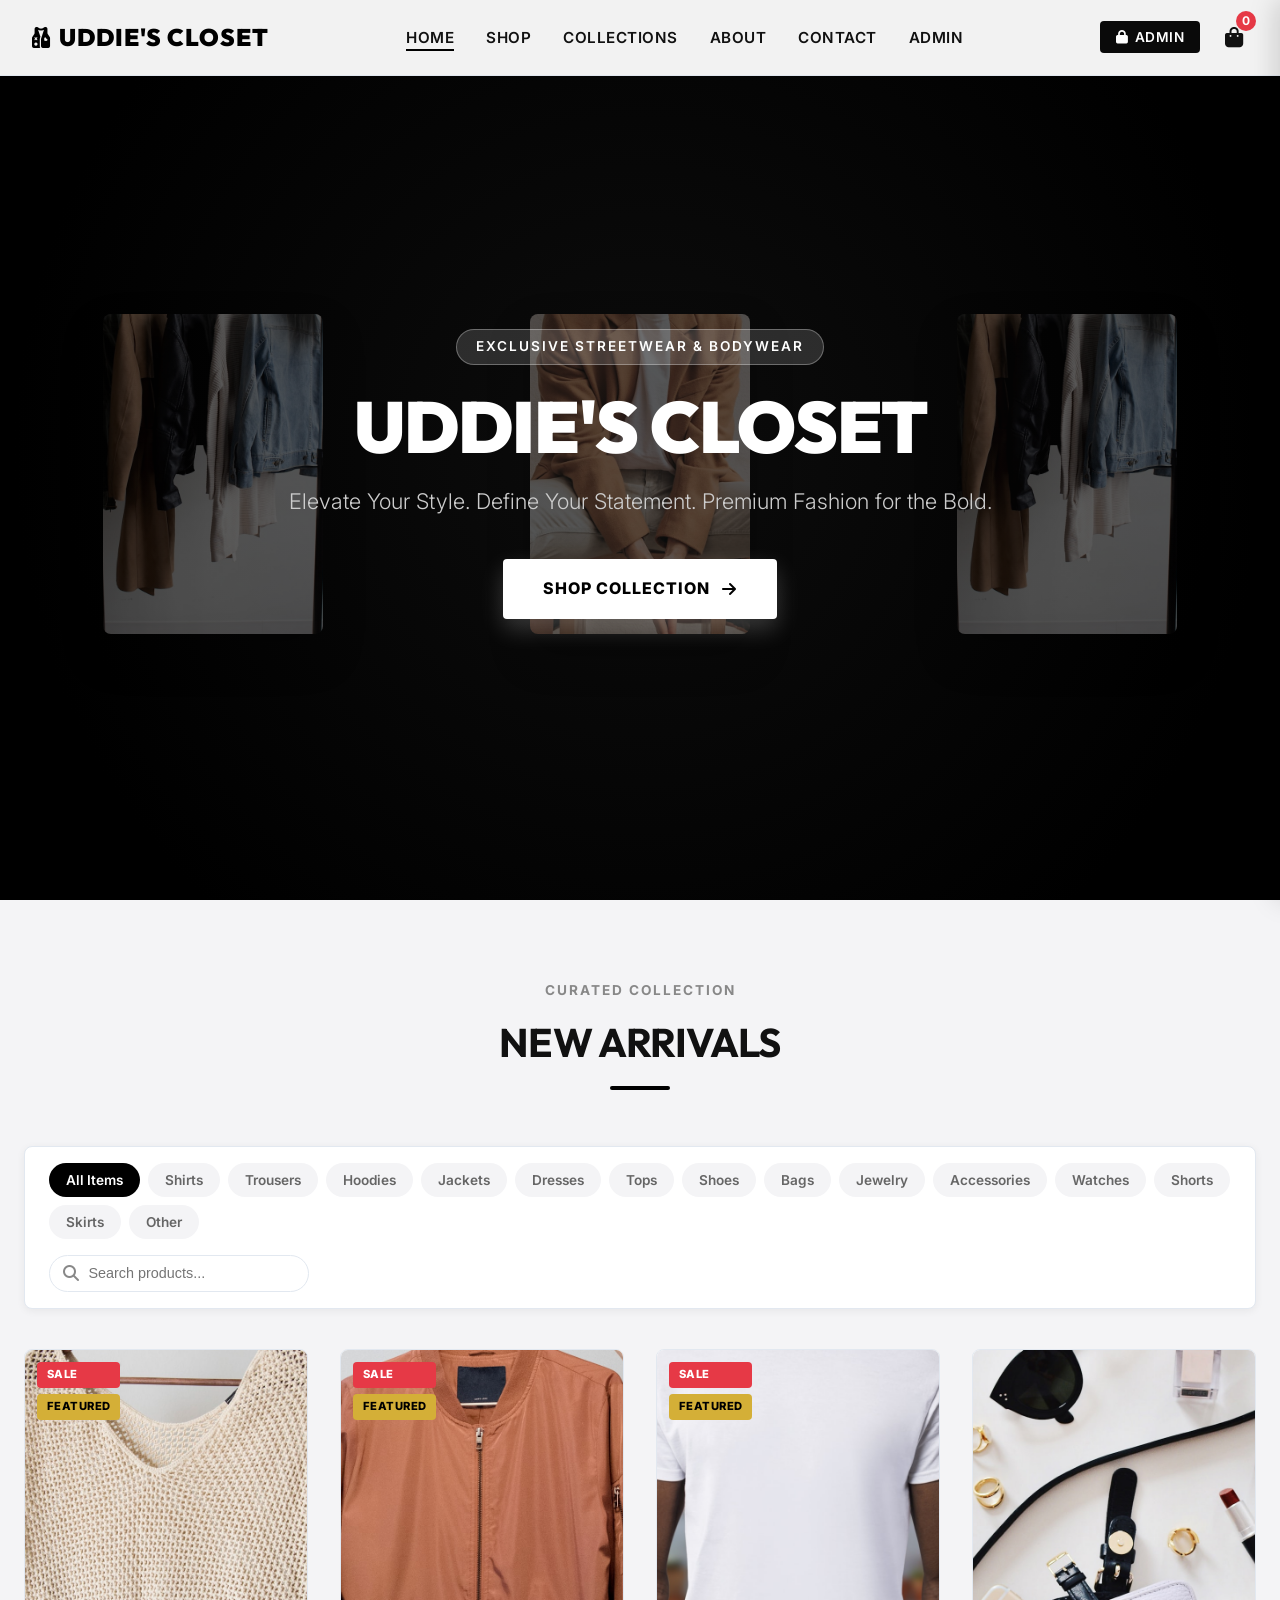
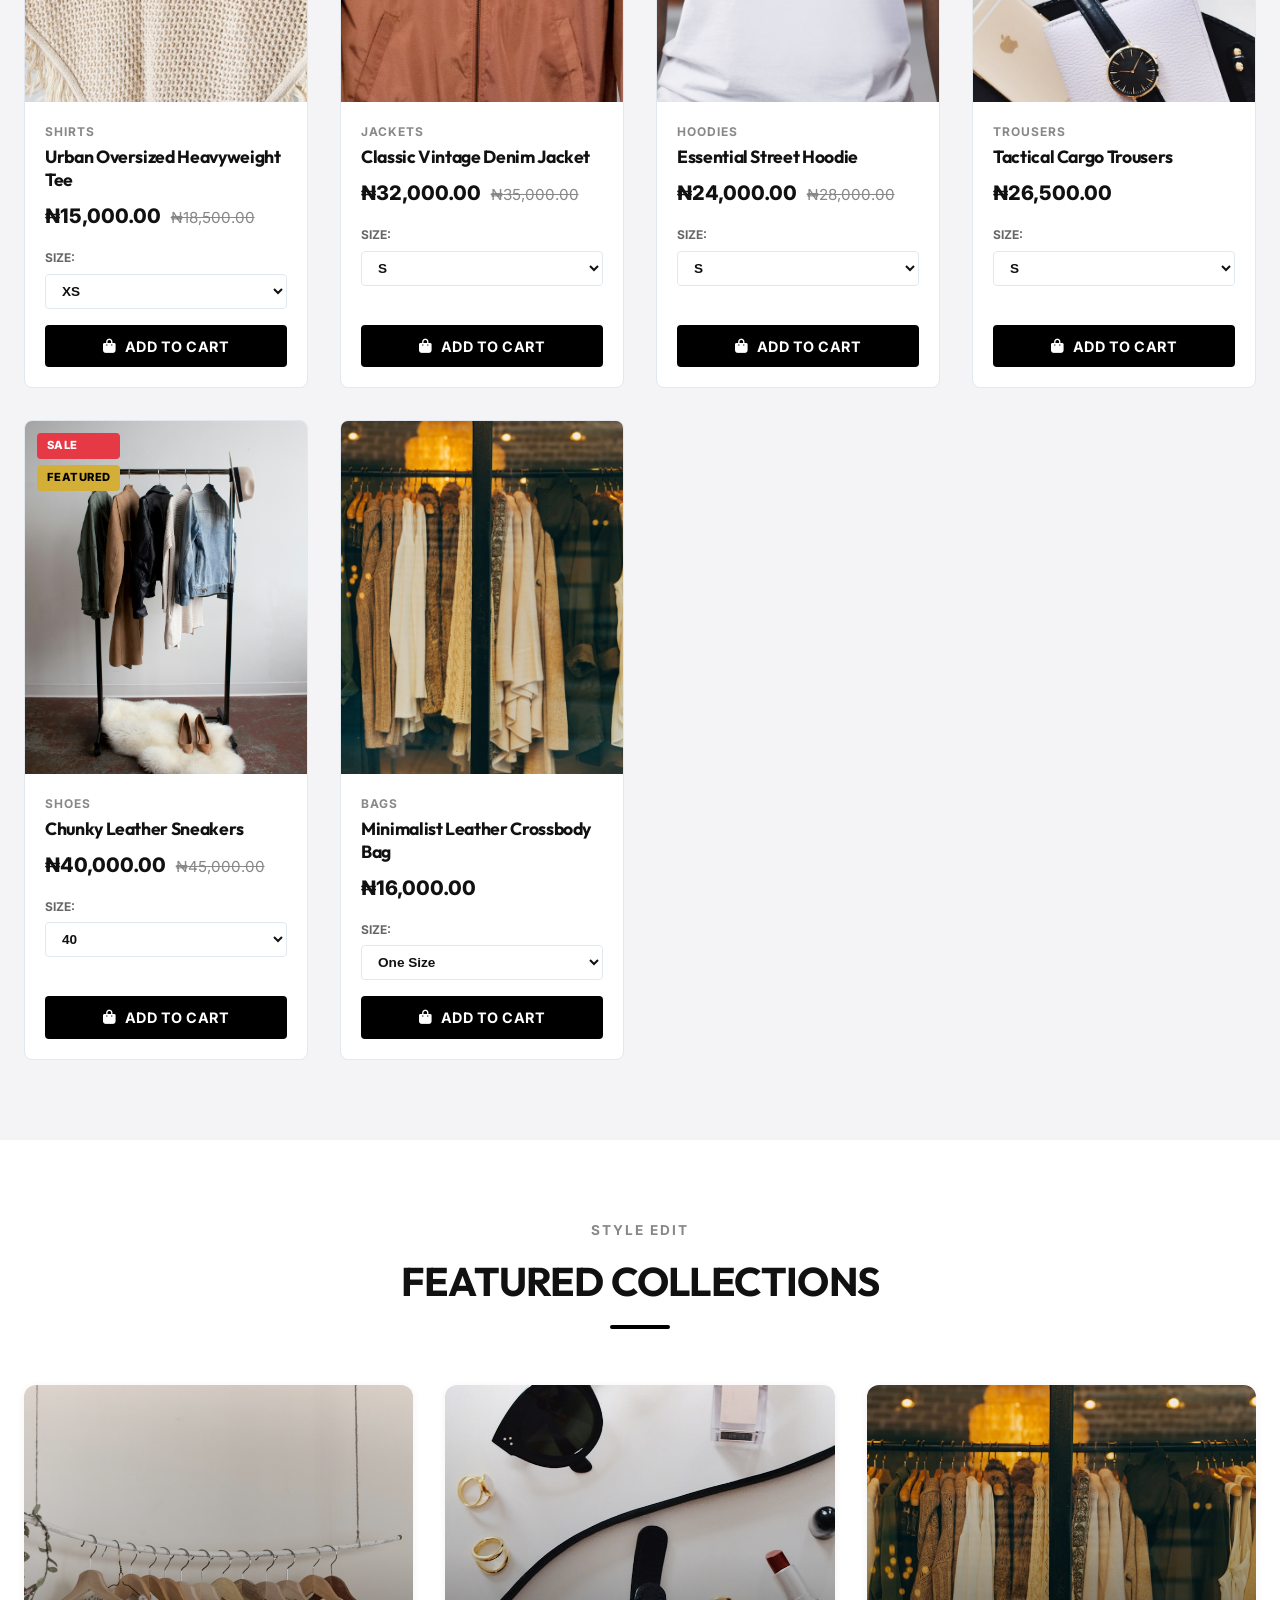
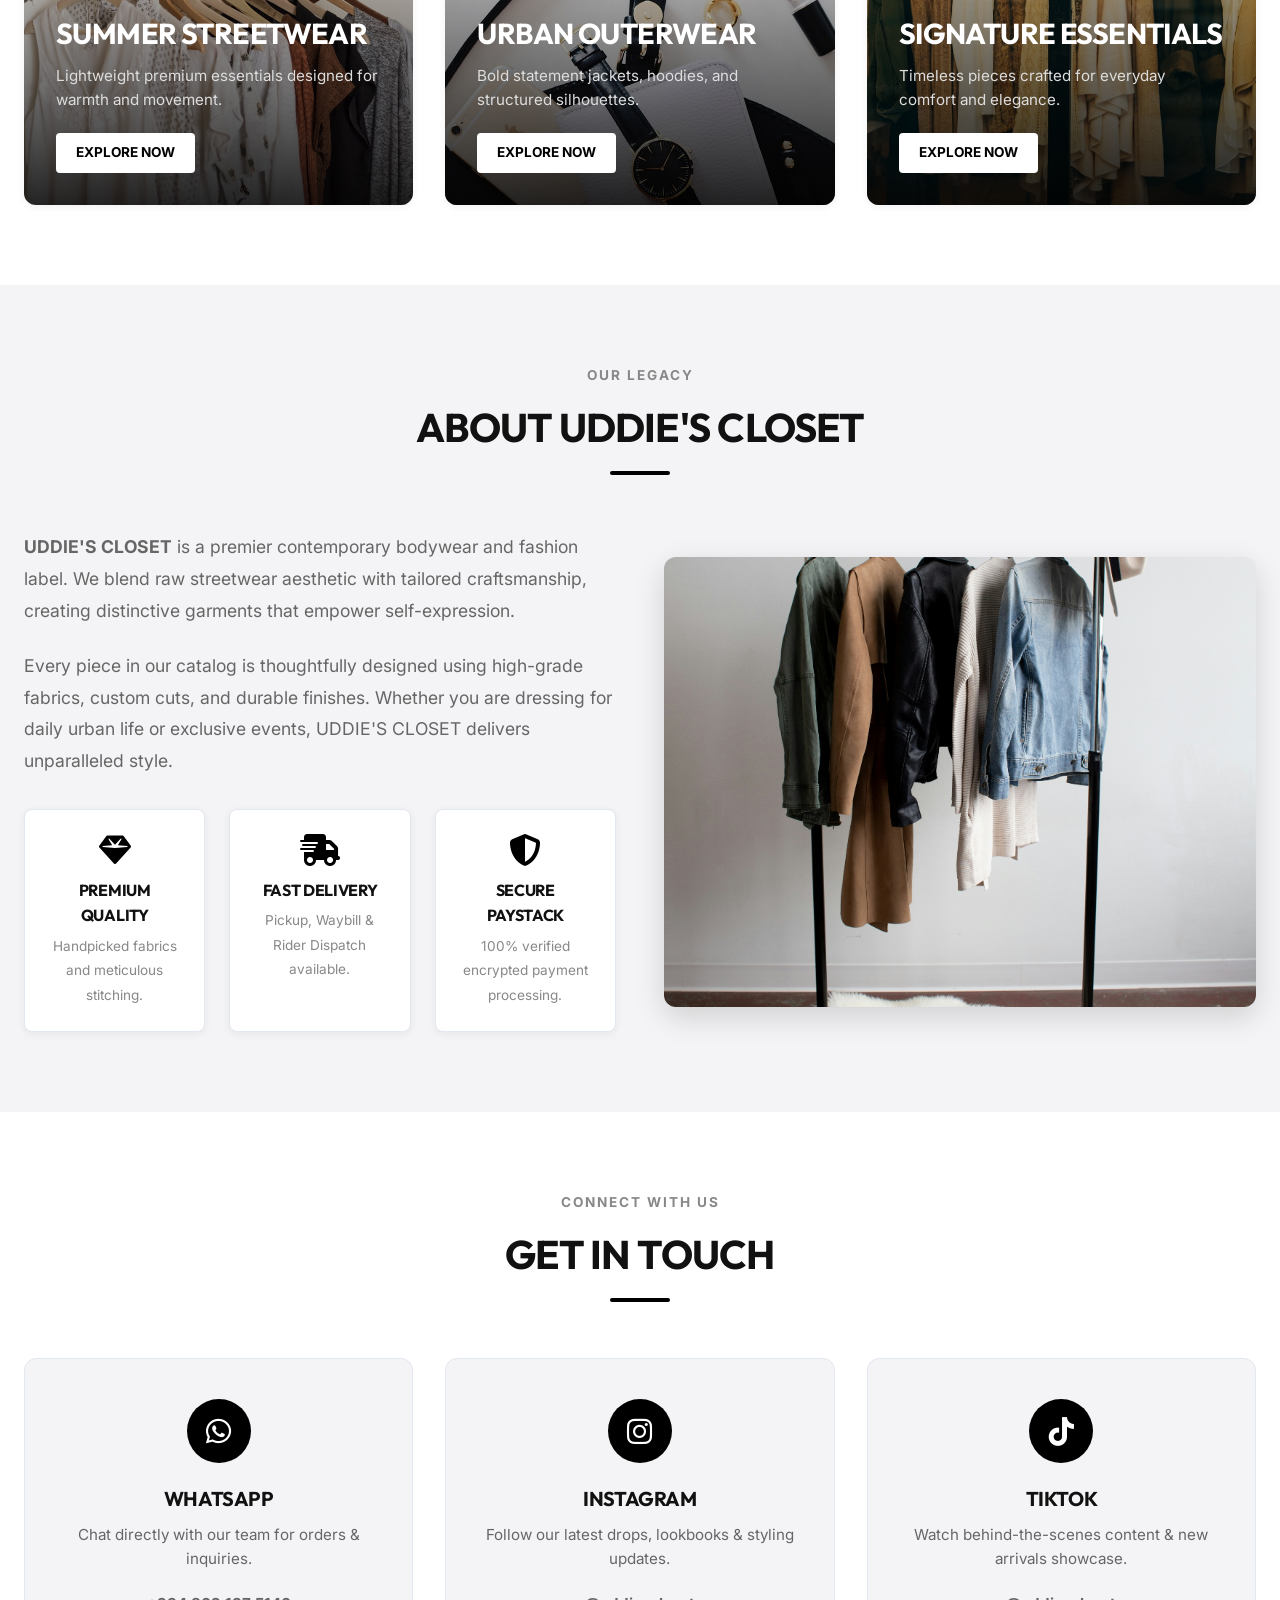
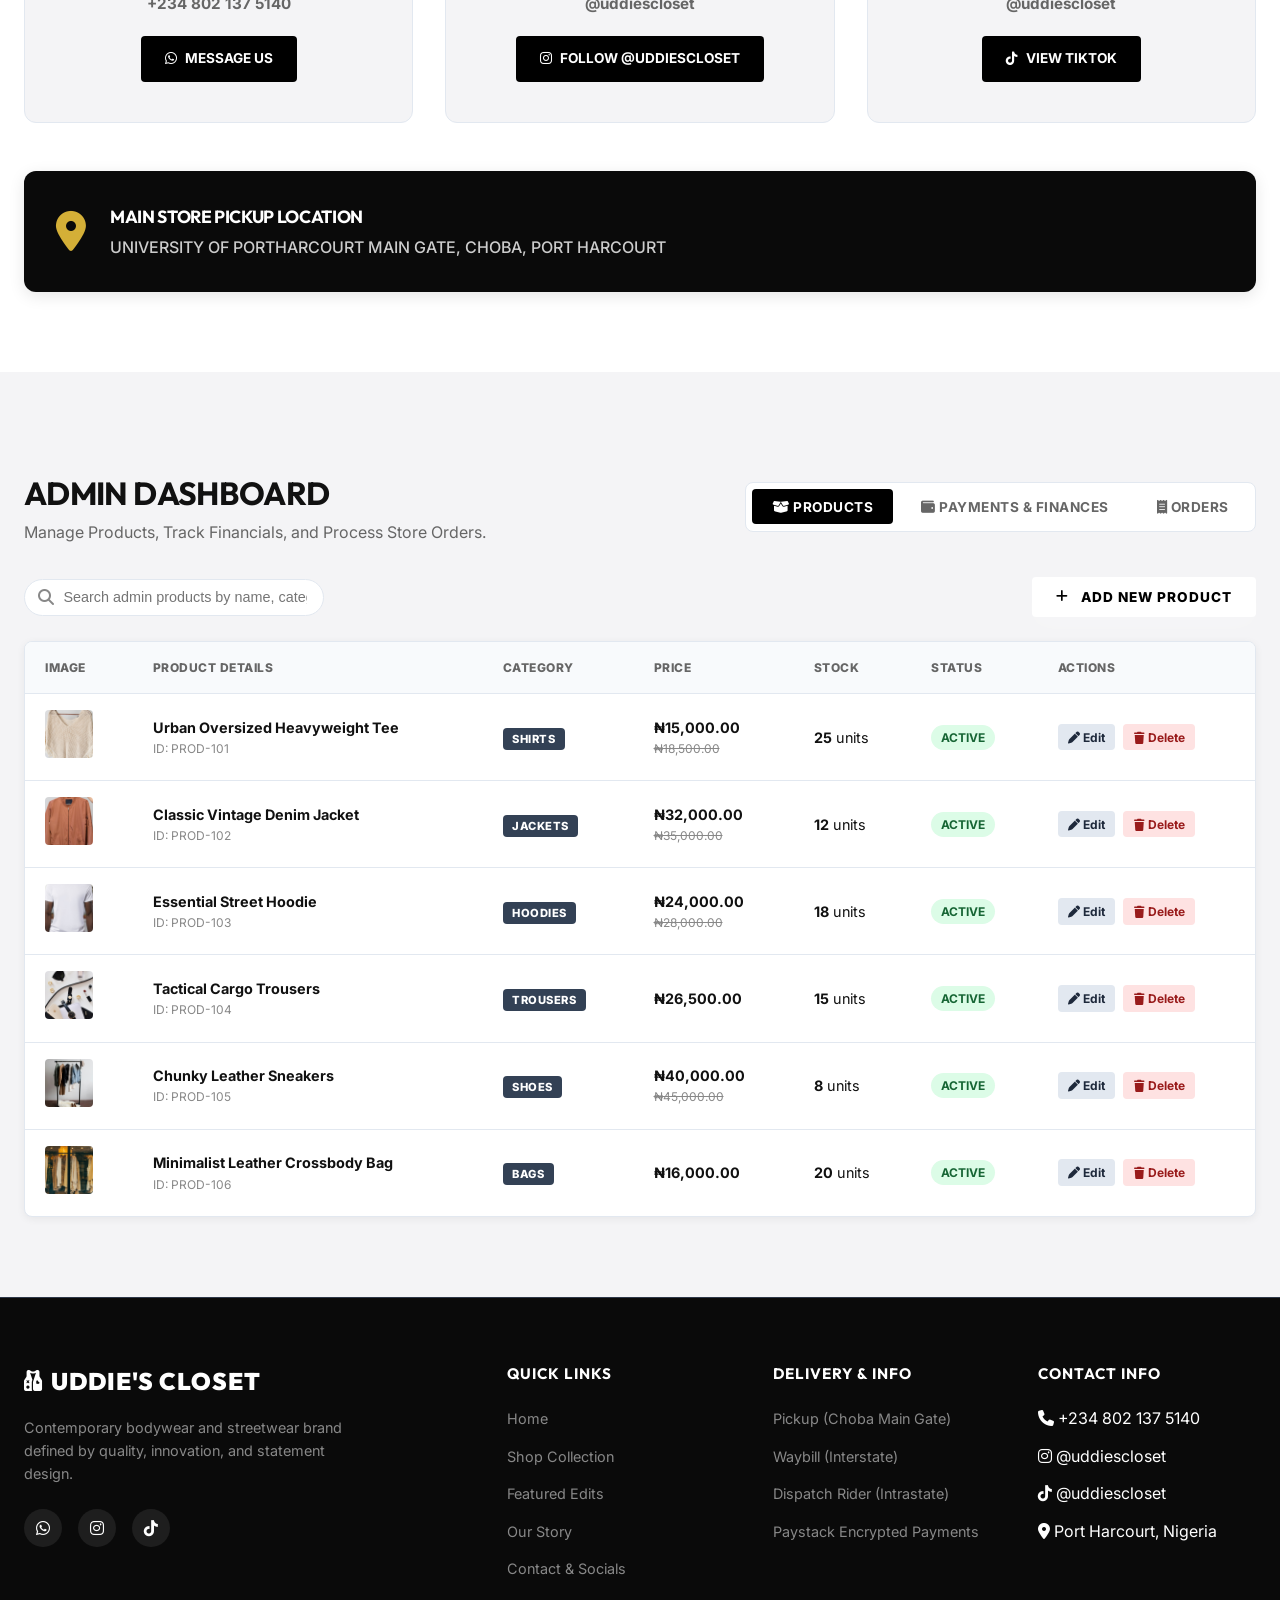
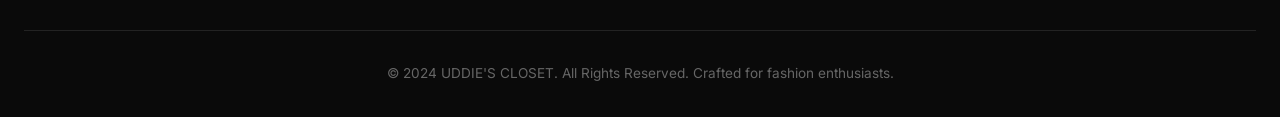
==== commit 041e6889: "feat: rebrand to UDDIE'S CLOSET and integrate Paystack, delivery options, and Apps Script admin Co-a" ====
--- a/index.html
+++ b/index.html
@@ -3,256 +3,771 @@
 <head>
     <meta charset="UTF-8">
     <meta name="viewport" content="width=device-width, initial-scale=1.0">
-    <title>SANE | RAW STREETWEAR</title>
-    <!-- Paystack Inline JS -->
-    <script src="https://js.paystack.co/v1/inline.js"></script>
-    <!-- FontAwesome for icons -->
-    <link rel="stylesheet" href="https://cdnjs.cloudflare.com/ajax/libs/font-awesome/6.4.0/css/all.min.css">
-    <!-- Google Fonts: Space Grotesk / Syncopate / Inter -->
+    <title>UDDIE'S CLOSET - Modern Fashion & Bodywear</title>
+    <!-- Fonts -->
     <link rel="preconnect" href="https://fonts.googleapis.com">
     <link rel="preconnect" href="https://fonts.gstatic.com" crossorigin>
-    <link href="https://fonts.googleapis.com/css2?family=Space+Grotesk:wght@400;700;900&family=Syncopate:wght@700;800&display=swap" rel="stylesheet">
+    <link href="https://fonts.googleapis.com/css2?family=Inter:wght@300;400;500;600;700&family=Outfit:wght@600;700;800;900&display=swap" rel="stylesheet">
+    <!-- Font Awesome -->
+    <link rel="stylesheet" href="https://cdnjs.cloudflare.com/ajax/libs/font-awesome/6.4.0/css/all.min.css">
+    <!-- Custom Styles -->
     <link rel="stylesheet" href="styles.css">
 </head>
-<body class="street-theme">
-
-    <!-- TOP TICKER BAR -->
-    <div class="ticker-bar">
-        <div class="ticker-track">
-            <span>SANE STREETWEAR • RAW & UNFILTERED • TEL: 08021375140 • NIGERIA WIDE SHIPPING • SANE STREETWEAR • RAW & UNFILTERED • TEL: 08021375140</span>
+<body>
+
+    <!-- Header Navigation -->
+    <header>
+        <nav>
+            <a href="#home" class="logo">
+                <i class="fas fa-vest-patches"></i> UDDIE'S CLOSET
+            </a>
+            <ul class="nav-links" id="nav-links">
+                <li><a href="#home" class="active">Home</a></li>
+                <li><a href="#shop">Shop</a></li>
+                <li><a href="#collections">Collections</a></li>
+                <li><a href="#about">About</a></li>
+                <li><a href="#contact">Contact</a></li>
+                <li><a href="#admin-section">Admin</a></li>
+            </ul>
+            <div class="nav-actions">
+                <button class="nav-admin-btn" id="open-admin-btn" title="Open Store Admin Dashboard">
+                    <i class="fas fa-lock"></i> Admin
+                </button>
+                <div class="shopping-cart" id="cart-toggle-btn" title="View Shopping Cart">
+                    <i class="fas fa-shopping-bag"></i>
+                    <span class="cart-count" id="cart-count">0</span>
+                </div>
+                <button class="burger" id="mobile-burger-btn" aria-label="Toggle Navigation">
+                    <div></div>
+                    <div></div>
+                    <div></div>
+                </button>
+            </div>
+        </nav>
+    </header>
+
+    <!-- Hero Section -->
+    <section id="home" class="hero">
+        <div class="hero-bg-animated"></div>
+        <div class="clothing-animation">
+            <div class="clothing-item">
+                <img src="images/hero1.jpg" alt="UDDIE'S CLOSET Fashion Item 1">
+            </div>
+            <div class="clothing-item">
+                <img src="images/hero2.jpg" alt="UDDIE'S CLOSET Fashion Item 2">
+            </div>
+            <div class="clothing-item">
+                <img src="images/hero3.jpg" alt="UDDIE'S CLOSET Fashion Item 3">
+            </div>
+        </div>
+
+        <div class="hero-content">
+            <span class="hero-badge">Exclusive Streetwear & Bodywear</span>
+            <h1>UDDIE'S CLOSET</h1>
+            <p>Elevate Your Style. Define Your Statement. Premium Fashion for the Bold.</p>
+            <a href="#shop" class="cta-button">
+                Shop Collection <i class="fas fa-arrow-right"></i>
+            </a>
+        </div>
+    </section>
+
+    <!-- Shop / New Arrivals Section -->
+    <section id="shop" class="products">
+        <div class="container">
+            <div class="section-header">
+                <span class="section-subtitle">Curated Collection</span>
+                <h2 class="section-title">New Arrivals</h2>
+            </div>
+
+            <!-- Category & Search Filter Bar -->
+            <div class="filter-bar">
+                <div class="category-pills" id="category-pills">
+                    <button class="cat-pill active" data-cat="All">All Items</button>
+                    <button class="cat-pill" data-cat="Shirts">Shirts</button>
+                    <button class="cat-pill" data-cat="Trousers">Trousers</button>
+                    <button class="cat-pill" data-cat="Hoodies">Hoodies</button>
+                    <button class="cat-pill" data-cat="Jackets">Jackets</button>
+                    <button class="cat-pill" data-cat="Dresses">Dresses</button>
+                    <button class="cat-pill" data-cat="Tops">Tops</button>
+                    <button class="cat-pill" data-cat="Shoes">Shoes</button>
+                    <button class="cat-pill" data-cat="Bags">Bags</button>
+                    <button class="cat-pill" data-cat="Jewelry">Jewelry</button>
+                    <button class="cat-pill" data-cat="Accessories">Accessories</button>
+                    <button class="cat-pill" data-cat="Watches">Watches</button>
+                    <button class="cat-pill" data-cat="Shorts">Shorts</button>
+                    <button class="cat-pill" data-cat="Skirts">Skirts</button>
+                    <button class="cat-pill" data-cat="Other">Other</button>
+                </div>
+                <div class="search-box">
+                    <i class="fas fa-search"></i>
+                    <input type="text" id="product-search-input" placeholder="Search products...">
+                </div>
+            </div>
+
+            <!-- Dynamic Product Grid -->
+            <div class="product-grid" id="product-grid">
+                <!-- Products dynamically inserted via JavaScript -->
+            </div>
+        </div>
+    </section>
+
+    <!-- Collections Section -->
+    <section id="collections" class="collections">
+        <div class="container">
+            <div class="section-header">
+                <span class="section-subtitle">Style Edit</span>
+                <h2 class="section-title">Featured Collections</h2>
+            </div>
+            <div class="collection-grid">
+                <div class="collection-card">
+                    <img src="images/collection1.jpg" alt="Summer Streetwear">
+                    <div class="collection-overlay">
+                        <h3>Summer Streetwear</h3>
+                        <p>Lightweight premium essentials designed for warmth and movement.</p>
+                        <a href="#shop" class="btn-collection">Explore Now</a>
+                    </div>
+                </div>
+                <div class="collection-card">
+                    <img src="images/collection2.jpg" alt="Urban Outerwear">
+                    <div class="collection-overlay">
+                        <h3>Urban Outerwear</h3>
+                        <p>Bold statement jackets, hoodies, and structured silhouettes.</p>
+                        <a href="#shop" class="btn-collection">Explore Now</a>
+                    </div>
+                </div>
+                <div class="collection-card">
+                    <img src="images/collection3.jpg" alt="Signature Essentials">
+                    <div class="collection-overlay">
+                        <h3>Signature Essentials</h3>
+                        <p>Timeless pieces crafted for everyday comfort and elegance.</p>
+                        <a href="#shop" class="btn-collection">Explore Now</a>
+                    </div>
+                </div>
+            </div>
+        </div>
+    </section>
+
+    <!-- About Section -->
+    <section id="about" class="about">
+        <div class="container">
+            <div class="section-header">
+                <span class="section-subtitle">Our Legacy</span>
+                <h2 class="section-title">About UDDIE'S CLOSET</h2>
+            </div>
+            <div class="about-content">
+                <div class="about-text">
+                    <p><strong>UDDIE'S CLOSET</strong> is a premier contemporary bodywear and fashion label. We blend raw streetwear aesthetic with tailored craftsmanship, creating distinctive garments that empower self-expression.</p>
+                    <p>Every piece in our catalog is thoughtfully designed using high-grade fabrics, custom cuts, and durable finishes. Whether you are dressing for daily urban life or exclusive events, UDDIE'S CLOSET delivers unparalleled style.</p>
+                    <div class="about-features">
+                        <div class="feature-box">
+                            <i class="fas fa-gem"></i>
+                            <h4>Premium Quality</h4>
+                            <p>Handpicked fabrics and meticulous stitching.</p>
+                        </div>
+                        <div class="feature-box">
+                            <i class="fas fa-truck-fast"></i>
+                            <h4>Fast Delivery</h4>
+                            <p>Pickup, Waybill & Rider Dispatch available.</p>
+                        </div>
+                        <div class="feature-box">
+                            <i class="fas fa-shield-halved"></i>
+                            <h4>Secure Paystack</h4>
+                            <p>100% verified encrypted payment processing.</p>
+                        </div>
+                    </div>
+                </div>
+                <div class="about-image">
+                    <img src="images/fashion1.jpg" alt="About UDDIE'S CLOSET">
+                </div>
+            </div>
+        </div>
+    </section>
+
+    <!-- Contact Section (No Email Form) -->
+    <section id="contact" class="contact">
+        <div class="container">
+            <div class="section-header">
+                <span class="section-subtitle">Connect With Us</span>
+                <h2 class="section-title">Get In Touch</h2>
+            </div>
+
+            <div class="contact-cards-grid">
+                <!-- WhatsApp -->
+                <div class="contact-card">
+                    <div class="contact-icon-wrapper">
+                        <i class="fab fa-whatsapp"></i>
+                    </div>
+                    <h3>WhatsApp</h3>
+                    <p>Chat directly with our team for orders & inquiries.</p>
+                    <p><strong>+234 802 137 5140</strong></p>
+                    <a href="https://wa.me/2348021375140" target="_blank" rel="noopener" class="btn-contact-link">
+                        <i class="fab fa-whatsapp"></i> Message Us
+                    </a>
+                </div>
+
+                <!-- Instagram -->
+                <div class="contact-card">
+                    <div class="contact-icon-wrapper">
+                        <i class="fab fa-instagram"></i>
+                    </div>
+                    <h3>Instagram</h3>
+                    <p>Follow our latest drops, lookbooks & styling updates.</p>
+                    <p><strong>@uddiescloset</strong></p>
+                    <a href="https://instagram.com/uddiescloset" target="_blank" rel="noopener" class="btn-contact-link">
+                        <i class="fab fa-instagram"></i> Follow @uddiescloset
+                    </a>
+                </div>
+
+                <!-- TikTok -->
+                <div class="contact-card">
+                    <div class="contact-icon-wrapper">
+                        <i class="fab fa-tiktok"></i>
+                    </div>
+                    <h3>TikTok</h3>
+                    <p>Watch behind-the-scenes content & new arrivals showcase.</p>
+                    <p><strong>@uddiescloset</strong></p>
+                    <a href="https://tiktok.com/@uddiescloset" target="_blank" rel="noopener" class="btn-contact-link">
+                        <i class="fab fa-tiktok"></i> View TikTok
+                    </a>
+                </div>
+            </div>
+
+            <!-- Location Banner -->
+            <div class="contact-location-bar">
+                <i class="fas fa-location-dot"></i>
+                <div class="contact-location-text">
+                    <h4>Main Store Pickup Location</h4>
+                    <p>UNIVERSITY OF PORTHARCOURT MAIN GATE, CHOBA, PORT HARCOURT</p>
+                </div>
+            </div>
+        </div>
+    </section>
+
+    <!-- Admin Section / Dashboard -->
+    <section id="admin-section" class="admin-section">
+        <div class="container">
+            <div class="admin-header-bar">
+                <div>
+                    <h2 style="font-size: 2rem; text-transform: uppercase;">Admin Dashboard</h2>
+                    <p style="color: var(--text-secondary);">Manage Products, Track Financials, and Process Store Orders.</p>
+                </div>
+                <div class="admin-tabs">
+                    <button class="admin-tab-btn active" data-tab="tab-products">
+                        <i class="fas fa-box-open"></i> Products
+                    </button>
+                    <button class="admin-tab-btn" data-tab="tab-finances">
+                        <i class="fas fa-wallet"></i> Payments & Finances
+                    </button>
+                    <button class="admin-tab-btn" data-tab="tab-orders">
+                        <i class="fas fa-receipt"></i> Orders
+                    </button>
+                </div>
+            </div>
+
+            <!-- Tab 1: Products Management -->
+            <div class="admin-panel active" id="tab-products">
+                <div style="display: flex; justify-content: space-between; align-items: center; margin-bottom: 1.5rem; flex-wrap: wrap; gap: 1rem;">
+                    <div class="search-box" style="min-width: 300px;">
+                        <i class="fas fa-search"></i>
+                        <input type="text" id="admin-product-search" placeholder="Search admin products by name, category, ID...">
+                    </div>
+                    <button class="cta-button" id="btn-create-product" style="padding: 0.75rem 1.5rem; font-size: 0.85rem;">
+                        <i class="fas fa-plus"></i> Add New Product
+                    </button>
+                </div>
+
+                <div class="table-responsive">
+                    <table class="admin-table">
+                        <thead>
+                            <tr>
+                                <th>Image</th>
+                                <th>Product Details</th>
+                                <th>Category</th>
+                                <th>Price</th>
+                                <th>Stock</th>
+                                <th>Status</th>
+                                <th>Actions</th>
+                            </tr>
+                        </thead>
+                        <tbody id="admin-products-table-body">
+                            <!-- Dynamically populated -->
+                        </tbody>
+                    </table>
+                </div>
+            </div>
+
+            <!-- Tab 2: Payments & Finances -->
+            <div class="admin-panel" id="tab-finances">
+                <!-- Summary Stats Cards -->
+                <div class="stats-grid">
+                    <div class="stat-card">
+                        <div class="stat-icon" style="background-color: #dcfce7; color: #166534;">
+                            <i class="fas fa-sack-dollar"></i>
+                        </div>
+                        <div class="stat-info">
+                            <h5>Total Revenue</h5>
+                            <div class="stat-value" id="stat-total-revenue">₦0</div>
+                        </div>
+                    </div>
+
+                    <div class="stat-card">
+                        <div class="stat-icon" style="background-color: #e0f2fe; color: #075985;">
+                            <i class="fas fa-check-circle"></i>
+                        </div>
+                        <div class="stat-info">
+                            <h5>Successful Payments</h5>
+                            <div class="stat-value" id="stat-successful-count">0</div>
+                        </div>
+                    </div>
+
+                    <div class="stat-card">
+                        <div class="stat-icon" style="background-color: #fef3c7; color: #92400e;">
+                            <i class="fas fa-calendar-day"></i>
+                        </div>
+                        <div class="stat-info">
+                            <h5>Today's Revenue</h5>
+                            <div class="stat-value" id="stat-today-revenue">₦0</div>
+                        </div>
+                    </div>
+
+                    <div class="stat-card">
+                        <div class="stat-icon" style="background-color: #f3e8ff; color: #6b21a8;">
+                            <i class="fas fa-calendar-alt"></i>
+                        </div>
+                        <div class="stat-info">
+                            <h5>Monthly Revenue</h5>
+                            <div class="stat-value" id="stat-monthly-revenue">₦0</div>
+                        </div>
+                    </div>
+
+                    <div class="stat-card">
+                        <div class="stat-icon" style="background-color: #fee2e2; color: #991b1b;">
+                            <i class="fas fa-circle-xmark"></i>
+                        </div>
+                        <div class="stat-info">
+                            <h5>Failed Transactions</h5>
+                            <div class="stat-value" id="stat-failed-count">0</div>
+                        </div>
+                    </div>
+                </div>
+
+                <div style="background-color: #eff6ff; border: 1px solid #bfdbfe; color: #1e40af; padding: 1rem 1.25rem; border-radius: var(--radius-md); margin-bottom: 1.5rem; font-size: 0.9rem; display: flex; align-items: center; gap: 0.75rem;">
+                    <i class="fas fa-info-circle" style="font-size: 1.2rem;"></i>
+                    <span><strong>Note:</strong> Financial Records strictly store verified successful payments. Failed or incomplete transactions are recorded separately and excluded from revenue metrics.</span>
+                </div>
+
+                <div class="table-responsive">
+                    <table class="admin-table">
+                        <thead>
+                            <tr>
+                                <th>Txn ID</th>
+                                <th>Order ID</th>
+                                <th>Paystack Ref</th>
+                                <th>Customer</th>
+                                <th>Amount</th>
+                                <th>Date / Time</th>
+                                <th>Status</th>
+                            </tr>
+                        </thead>
+                        <tbody id="admin-finances-table-body">
+                            <!-- Dynamically populated -->
+                        </tbody>
+                    </table>
+                </div>
+            </div>
+
+            <!-- Tab 3: Orders History -->
+            <div class="admin-panel" id="tab-orders">
+                <div class="table-responsive">
+                    <table class="admin-table">
+                        <thead>
+                            <tr>
+                                <th>Order ID</th>
+                                <th>Customer</th>
+                                <th>Delivery Type</th>
+                                <th>Destination</th>
+                                <th>Total</th>
+                                <th>Payment Ref</th>
+                                <th>Status</th>
+                                <th>Date</th>
+                            </tr>
+                        </thead>
+                        <tbody id="admin-orders-table-body">
+                            <!-- Dynamically populated -->
+                        </tbody>
+                    </table>
+                </div>
+            </div>
+        </div>
+    </section>
+
+    <!-- Shopping Cart Sidebar -->
+    <div class="cart-overlay" id="cart-overlay"></div>
+    <div class="cart-sidebar" id="cart-sidebar">
+        <div class="cart-header">
+            <h3><i class="fas fa-shopping-bag"></i> Your Cart</h3>
+            <button class="btn-close-cart" id="close-cart-btn"><i class="fas fa-times"></i></button>
+        </div>
+        <div class="cart-items-list" id="cart-items-container">
+            <!-- Dynamically populated -->
+        </div>
+        <div class="cart-footer">
+            <div class="cart-summary-line">
+                <span>Total Amount:</span>
+                <span id="cart-total-amount">₦0.00</span>
+            </div>
+            <button class="btn-proceed-checkout" id="cart-checkout-btn">
+                Proceed to Checkout <i class="fas fa-arrow-right"></i>
+            </button>
         </div>
     </div>
 
-    <!-- MAIN NAVBAR -->
-    <header class="navbar">
-        <div class="nav-brand">
-            <a href="#" class="brand-logo">SANE<span class="dot">.</span></a>
-        </div>
-        <div class="nav-actions">
-            <button class="nav-btn admin-trigger-btn" id="adminToggleBtn">
-                <i class="fa-solid fa-lock"></i> ADMIN
-            </button>
-            <button class="nav-btn cart-trigger-btn" id="cartToggleBtn">
-                CART [<span id="cartCount">0</span>]
-            </button>
-        </div>
-    </header>
-
-    <!-- HERO SLIDESHOW SECTION -->
-    <section class="hero-section">
-        <div class="hero-slider" id="heroSlider">
-            <div class="slide active" style="background-image: url('images/photo_1_2026-08-16_23-43-46.jpg');">
-                <div class="slide-overlay">
-                    <h2 class="slide-title">NO COMPROMISE.</h2>
-                </div>
-            </div>
-            <div class="slide" style="background-image: url('images/photo_2_2026-08-16_23-43-46.jpg');">
-                <div class="slide-overlay">
-                    <h2 class="slide-title">RAW HEAVYWEIGHT.</h2>
-                </div>
-            </div>
-            <div class="slide" style="background-image: url('images/photo_3_2026-08-16_23-43-46.jpg');">
-                <div class="slide-overlay">
-                    <h2 class="slide-title">SANE VOL. 1</h2>
-                </div>
-            </div>
-            <div class="slide" style="background-image: url('images/1785196334.png');">
-                <div class="slide-overlay">
-                    <h2 class="slide-title">TUFF CUTS.</h2>
-                </div>
-            </div>
-            <div class="slide" style="background-image: url('images/1785252886.png');">
-                <div class="slide-overlay">
-                    <h2 class="slide-title">STREET ARCHIVE.</h2>
-                </div>
-            </div>
-        </div>
-        <div class="slider-controls">
-            <button class="slider-btn" id="prevSlide"><i class="fa-solid fa-arrow-left"></i></button>
-            <div class="slider-dots" id="sliderDots"></div>
-            <button class="slider-btn" id="nextSlide"><i class="fa-solid fa-arrow-right"></i></button>
-        </div>
-    </section>
-
-    <!-- STORE SECTION / DROP CATALOG -->
-    <main class="store-container">
-        <div class="section-header">
-            <h2 class="section-title">CURRENT DROP</h2>
-            <span class="phone-tag"><i class="fa-solid fa-phone"></i> 08021375140</span>
-        </div>
-
-        <div class="product-grid" id="productGrid">
-            <!-- Dynamically Rendered by script.js -->
-        </div>
-    </main>
-
-    <!-- FOOTER -->
-    <footer class="footer">
-        <div class="footer-content">
-            <div class="footer-brand">
-                <h3>SANE</h3>
-                <p>RAW STREETWEAR EST. 2024</p>
-                <p>DIRECT LINE: 08021375140</p>
-            </div>
-            <div class="footer-meta">
-                <p>&copy; 2024 SANE CLOTHING. ALL RIGHTS RESERVED.</p>
+    <!-- Product Detail / Quick View Modal -->
+    <div class="modal-wrapper" id="product-detail-modal">
+        <div class="modal-card modal-lg">
+            <div class="modal-header">
+                <h3 id="modal-detail-title">Product Details</h3>
+                <button class="modal-close-btn" id="close-product-modal"><i class="fas fa-times"></i></button>
+            </div>
+            <div class="modal-body">
+                <div class="product-detail-layout">
+                    <div class="detail-gallery">
+                        <img src="" alt="Main Product Image" class="detail-main-img" id="modal-detail-main-img">
+                        <div class="detail-thumbs-list" id="modal-detail-thumbs"></div>
+                    </div>
+                    <div class="detail-info">
+                        <div class="detail-meta-pills">
+                            <span class="badge badge-sale" id="modal-detail-category">Category</span>
+                            <span class="badge" style="background-color: #334155;" id="modal-detail-gender">Unisex</span>
+                            <span class="badge status-active" id="modal-detail-status">In Stock</span>
+                        </div>
+                        <h2 id="modal-detail-name">Product Name</h2>
+                        <div class="detail-price-box">
+                            <span class="detail-price-main" id="modal-detail-price">₦0</span>
+                            <span class="detail-price-old" id="modal-detail-old-price"></span>
+                        </div>
+                        <p class="detail-description" id="modal-detail-desc"></p>
+
+                        <div class="form-group" style="margin-bottom: 1rem;">
+                            <label>Brand & Material</label>
+                            <p style="font-size: 0.9rem; color: var(--text-secondary);" id="modal-detail-brand-fabric"></p>
+                        </div>
+
+                        <div class="form-group">
+                            <label for="modal-detail-size-select">Select Size <span class="required">*</span></label>
+                            <select class="form-control" id="modal-detail-size-select">
+                                <option value="">Choose a size</option>
+                            </select>
+                        </div>
+
+                        <div class="form-group">
+                            <label for="modal-detail-qty">Quantity</label>
+                            <input type="number" id="modal-detail-qty" class="form-control" value="1" min="1" max="50">
+                        </div>
+
+                        <button class="btn-add-cart" id="modal-detail-add-btn" style="padding: 1rem; margin-top: 1rem;">
+                            <i class="fas fa-cart-plus"></i> Add To Shopping Cart
+                        </button>
+                    </div>
+                </div>
+            </div>
+        </div>
+    </div>
+
+    <!-- Checkout Modal -->
+    <div class="modal-wrapper" id="checkout-modal">
+        <div class="modal-card">
+            <div class="modal-header">
+                <h3><i class="fas fa-credit-card"></i> Complete Your Order</h3>
+                <button class="modal-close-btn" id="close-checkout-modal"><i class="fas fa-times"></i></button>
+            </div>
+            <div class="modal-body">
+                <form id="checkout-form">
+                    <!-- Order Summary Box -->
+                    <div class="order-summary-box">
+                        <h4 style="font-size: 0.85rem; text-transform: uppercase; margin-bottom: 0.5rem; color: var(--text-secondary);">Order Breakdown</h4>
+                        <div class="summary-items-mini" id="checkout-summary-items">
+                            <!-- Populated dynamically -->
+                        </div>
+                        <div class="summary-total-row">
+                            <span>Total Payable:</span>
+                            <span id="checkout-summary-total">₦0</span>
+                        </div>
+                    </div>
+
+                    <!-- Customer Contact Details -->
+                    <div class="form-group">
+                        <label for="cust-name">Full Name <span class="required">*</span></label>
+                        <input type="text" id="cust-name" class="form-control" placeholder="e.g. John Doe" required>
+                    </div>
+
+                    <div class="form-row">
+                        <div class="form-group">
+                            <label for="cust-email">Email Address <span class="required">*</span></label>
+                            <input type="email" id="cust-email" class="form-control" placeholder="john@example.com" required>
+                        </div>
+                        <div class="form-group">
+                            <label for="cust-phone">Phone Number <span class="required">*</span></label>
+                            <input type="tel" id="cust-phone" class="form-control" placeholder="08012345678" required>
+                        </div>
+                    </div>
+
+                    <!-- Delivery Type Section (Requirement 2) -->
+                    <div class="form-group">
+                        <label>Delivery Option <span class="required">*</span></label>
+                        <div class="delivery-options-grid">
+                            <label class="delivery-option-card selected" id="opt-pickup-card">
+                                <input type="radio" name="delivery_type" value="Pickup" checked>
+                                <div class="delivery-icon"><i class="fas fa-store"></i></div>
+                                <div class="delivery-title">Pickup</div>
+                                <div class="delivery-desc">Collect at PH Gate</div>
+                            </label>
+
+                            <label class="delivery-option-card" id="opt-waybill-card">
+                                <input type="radio" name="delivery_type" value="Waybill">
+                                <div class="delivery-icon"><i class="fas fa-truck-plane"></i></div>
+                                <div class="delivery-title">Waybill</div>
+                                <div class="delivery-desc">Outside State</div>
+                            </label>
+
+                            <label class="delivery-option-card" id="opt-dispatch-card">
+                                <input type="radio" name="delivery_type" value="Dispatch Rider">
+                                <div class="delivery-icon"><i class="fas fa-motorcycle"></i></div>
+                                <div class="delivery-title">Dispatch</div>
+                                <div class="delivery-desc">Within State</div>
+                            </label>
+                        </div>
+                    </div>
+
+                    <!-- Dynamic Delivery Address Input -->
+                    <div class="form-group">
+                        <label for="cust-address">Delivery Address / Destination <span class="required">*</span></label>
+                        <textarea id="cust-address" class="form-control" readonly required>UNIVERSITY OF PORTHARCOURT MAIN GATE, CHOBA, PORT HARCOURT</textarea>
+                        <small id="delivery-address-help" style="color: var(--text-muted); font-size: 0.8rem; margin-top: 0.25rem; display: block;">
+                            Read-only pickup point for store collection.
+                        </small>
+                    </div>
+
+                    <div class="form-group">
+                        <label for="cust-notes">Additional Notes (Optional)</label>
+                        <input type="text" id="cust-notes" class="form-control" placeholder="e.g. Call before delivery, preferred color tint, etc.">
+                    </div>
+
+                    <!-- Paystack Submit Button -->
+                    <button type="submit" class="btn-proceed-checkout" id="paystack-submit-btn" style="margin-top: 1.5rem; background-color: var(--accent-green);">
+                        <i class="fas fa-lock"></i> Pay Now with Paystack
+                    </button>
+                </form>
+            </div>
+        </div>
+    </div>
+
+    <!-- Admin Product Modal (Create / Edit) -->
+    <div class="modal-wrapper" id="admin-product-modal">
+        <div class="modal-card modal-lg">
+            <div class="modal-header">
+                <h3 id="admin-modal-title">Create New Product</h3>
+                <button class="modal-close-btn" id="close-admin-product-modal"><i class="fas fa-times"></i></button>
+            </div>
+            <div class="modal-body">
+                <form id="admin-product-form">
+                    <input type="hidden" id="admin-form-product-id">
+
+                    <div class="form-row">
+                        <div class="form-group">
+                            <label for="p-name">Product Name <span class="required">*</span></label>
+                            <input type="text" id="p-name" class="form-control" placeholder="e.g. Oversized Heavyweight Tee" required>
+                        </div>
+                        <div class="form-group">
+                            <label for="p-category">Category <span class="required">*</span></label>
+                            <select id="p-category" class="form-control" required>
+                                <option value="Shirts">Shirts</option>
+                                <option value="Trousers">Trousers</option>
+                                <option value="Shoes">Shoes</option>
+                                <option value="Bags">Bags</option>
+                                <option value="Jewelry">Jewelry</option>
+                                <option value="Dresses">Dresses</option>
+                                <option value="Tops">Tops</option>
+                                <option value="Jackets">Jackets</option>
+                                <option value="Hoodies">Hoodies</option>
+                                <option value="Shorts">Shorts</option>
+                                <option value="Skirts">Skirts</option>
+                                <option value="Accessories">Accessories</option>
+                                <option value="Watches">Watches</option>
+                                <option value="Other">Other</option>
+                            </select>
+                        </div>
+                    </div>
+
+                    <div class="form-row">
+                        <div class="form-group">
+                            <label for="p-subcategory">Subcategory</label>
+                            <input type="text" id="p-subcategory" class="form-control" placeholder="e.g. Graphic Tees, Cargo, Denim">
+                        </div>
+                        <div class="form-group">
+                            <label for="p-brand">Brand</label>
+                            <input type="text" id="p-brand" class="form-control" value="UDDIE'S CLOSET">
+                        </div>
+                    </div>
+
+                    <div class="form-row">
+                        <div class="form-group">
+                            <label for="p-price">Price (₦) <span class="required">*</span></label>
+                            <input type="number" id="p-price" class="form-control" placeholder="e.g. 25000" min="0" step="0.01" required>
+                        </div>
+                        <div class="form-group">
+                            <label for="p-discount-price">Discount / Sale Price (₦)</label>
+                            <input type="number" id="p-discount-price" class="form-control" placeholder="e.g. 20000" min="0" step="0.01">
+                        </div>
+                        <div class="form-group">
+                            <label for="p-stock">Stock / Quantity <span class="required">*</span></label>
+                            <input type="number" id="p-stock" class="form-control" value="10" min="0" required>
+                        </div>
+                    </div>
+
+                    <div class="form-row">
+                        <div class="form-group">
+                            <label for="p-gender">Gender</label>
+                            <select id="p-gender" class="form-control">
+                                <option value="Unisex">Unisex</option>
+                                <option value="Men">Men</option>
+                                <option value="Women">Women</option>
+                            </select>
+                        </div>
+                        <div class="form-group">
+                            <label for="p-material">Material / Fabric</label>
+                            <input type="text" id="p-material" class="form-control" placeholder="e.g. 100% French Terry Cotton">
+                        </div>
+                        <div class="form-group">
+                            <label for="p-status">Status <span class="required">*</span></label>
+                            <select id="p-status" class="form-control" required>
+                                <option value="Active">Active</option>
+                                <option value="Out of Stock">Out of Stock</option>
+                                <option value="Draft">Draft</option>
+                            </select>
+                        </div>
+                    </div>
+
+                    <div class="form-group">
+                        <label for="p-sizes">Available Sizes (Comma-separated)</label>
+                        <input type="text" id="p-sizes" class="form-control" placeholder="e.g. XS, S, M, L, XL, XXL or 40, 41, 42, 43, 44">
+                        <small style="color: var(--text-muted); font-size: 0.8rem;">Supports clothing sizes (XS, S, M, L, XL) or shoe sizes (38, 39, 40...)</small>
+                    </div>
+
+                    <div class="form-group">
+                        <label for="p-colors">Available Colors (Comma-separated)</label>
+                        <input type="text" id="p-colors" class="form-control" placeholder="e.g. Onyx Black, Vintage White, Olive">
+                    </div>
+
+                    <div class="form-group">
+                        <label for="p-description">Product Description</label>
+                        <textarea id="p-description" class="form-control" placeholder="Provide details about fit, design, and styling tips..."></textarea>
+                    </div>
+
+                    <!-- Multiple Image URLs Manager -->
+                    <div class="form-group">
+                        <label>Product Images (Image URLs) <span class="required">*</span></label>
+                        <div class="images-input-list" id="p-images-container">
+                            <!-- Image input rows added dynamically -->
+                        </div>
+                        <button type="button" class="btn-action-sm btn-edit" id="btn-add-image-url">
+                            <i class="fas fa-plus"></i> Add Another Image URL
+                        </button>
+                    </div>
+
+                    <div class="form-row" style="align-items: center; margin-top: 1rem;">
+                        <div class="form-group" style="display: flex; align-items: center; gap: 0.5rem; margin-bottom: 0;">
+                            <input type="checkbox" id="p-featured" style="width: 18px; height: 18px;">
+                            <label for="p-featured" style="margin-bottom: 0; cursor: pointer;">Featured Product</label>
+                        </div>
+                        <div class="form-group" style="margin-bottom: 0;">
+                            <label for="p-tags">Tags (Comma-separated)</label>
+                            <input type="text" id="p-tags" class="form-control" placeholder="e.g. trending, summer, vintage">
+                        </div>
+                    </div>
+
+                    <div style="display: flex; justify-content: flex-end; gap: 1rem; margin-top: 2rem;">
+                        <button type="button" class="btn-action-sm btn-edit" id="cancel-admin-modal-btn" style="padding: 0.75rem 1.5rem; font-size: 0.9rem;">Cancel</button>
+                        <button type="submit" class="btn-proceed-checkout" id="save-product-submit-btn" style="width: auto; padding: 0.75rem 2rem;">Save Product</button>
+                    </div>
+                </form>
+            </div>
+        </div>
+    </div>
+
+    <!-- Order Status / Receipt Confirmation Modal -->
+    <div class="modal-wrapper" id="payment-result-modal">
+        <div class="modal-card">
+            <div class="modal-header">
+                <h3 id="result-modal-header-title">Payment Status</h3>
+                <button class="modal-close-btn" id="close-result-modal"><i class="fas fa-times"></i></button>
+            </div>
+            <div class="modal-body" id="result-modal-content" style="text-align: center; padding: 2rem 1.5rem;">
+                <!-- Populated dynamically -->
+            </div>
+        </div>
+    </div>
+
+    <!-- Toast Container -->
+    <div id="toast-container"></div>
+
+    <!-- Footer -->
+    <footer>
+        <div class="container">
+            <div class="footer-content">
+                <div class="footer-brand">
+                    <a href="#home" class="logo">
+                        <i class="fas fa-vest-patches"></i> UDDIE'S CLOSET
+                    </a>
+                    <p>Contemporary bodywear and streetwear brand defined by quality, innovation, and statement design.</p>
+                    <div class="social-links">
+                        <a href="https://wa.me/2348021375140" target="_blank" rel="noopener" title="WhatsApp"><i class="fab fa-whatsapp"></i></a>
+                        <a href="https://instagram.com/uddiescloset" target="_blank" rel="noopener" title="Instagram"><i class="fab fa-instagram"></i></a>
+                        <a href="https://tiktok.com/@uddiescloset" target="_blank" rel="noopener" title="TikTok"><i class="fab fa-tiktok"></i></a>
+                    </div>
+                </div>
+
+                <div class="footer-col">
+                    <h4>Quick Links</h4>
+                    <ul>
+                        <li><a href="#home">Home</a></li>
+                        <li><a href="#shop">Shop Collection</a></li>
+                        <li><a href="#collections">Featured Edits</a></li>
+                        <li><a href="#about">Our Story</a></li>
+                        <li><a href="#contact">Contact & Socials</a></li>
+                    </ul>
+                </div>
+
+                <div class="footer-col">
+                    <h4>Delivery & Info</h4>
+                    <ul>
+                        <li><a href="#shop">Pickup (Choba Main Gate)</a></li>
+                        <li><a href="#shop">Waybill (Interstate)</a></li>
+                        <li><a href="#shop">Dispatch Rider (Intrastate)</a></li>
+                        <li><a href="#shop">Paystack Encrypted Payments</a></li>
+                    </ul>
+                </div>
+
+                <div class="footer-col">
+                    <h4>Contact Info</h4>
+                    <ul>
+                        <li><i class="fas fa-phone"></i> +234 802 137 5140</li>
+                        <li><i class="fab fa-instagram"></i> @uddiescloset</li>
+                        <li><i class="fab fa-tiktok"></i> @uddiescloset</li>
+                        <li><i class="fas fa-location-dot"></i> Port Harcourt, Nigeria</li>
+                    </ul>
+                </div>
+            </div>
+
+            <div class="footer-bottom">
+                <p>&copy; 2024 UDDIE'S CLOSET. All Rights Reserved. Crafted for fashion enthusiasts.</p>
             </div>
         </div>
     </footer>
 
-    <!-- CART & CHECKOUT DRAWER -->
-    <div class="cart-drawer-overlay" id="cartOverlay">
-        <div class="cart-drawer">
-            <div class="drawer-header">
-                <h3>YOUR CART</h3>
-                <button class="close-btn" id="closeCartBtn"><i class="fa-solid fa-xmark"></i></button>
-            </div>
-
-            <div class="drawer-body">
-                <div class="cart-items" id="cartItemsContainer">
-                    <!-- Cart Items HTML -->
-                </div>
-
-                <div class="checkout-form-container" id="checkoutFormSection">
-                    <h4 class="form-title">DELIVERY & PAYMENT DETAILS</h4>
-                    <form id="checkoutForm">
-                        <div class="form-group">
-                            <label>FULL NAME</label>
-                            <input type="text" id="custName" placeholder="Enter full name" required>
-                        </div>
-                        <div class="form-group">
-                            <label>EMAIL ADDRESS</label>
-                            <input type="email" id="custEmail" placeholder="Enter email" required>
-                        </div>
-                        <div class="form-group">
-                            <label>PHONE NUMBER</label>
-                            <input type="tel" id="custPhone" placeholder="080XXXXXXXX" required>
-                        </div>
-                        <div class="form-group">
-                            <label>DELIVERY ADDRESS</label>
-                            <textarea id="custAddress" rows="2" placeholder="Street address, city, state" required></textarea>
-                        </div>
-                    </form>
-                </div>
-            </div>
-
-            <div class="drawer-footer">
-                <div class="cart-summary">
-                    <span>TOTAL:</span>
-                    <span class="total-price" id="cartTotalPrice">₦0</span>
-                </div>
-                <button class="pay-btn" id="paystackPayBtn">PAY WITH PAYSTACK</button>
-            </div>
-        </div>
-    </div>
-
-    <!-- ADMIN DASHBOARD MODAL -->
-    <div class="admin-modal-overlay" id="adminModalOverlay">
-        <div class="admin-modal">
-            <div class="admin-header">
-                <div>
-                    <h2>SANE ADMIN PORTAL</h2>
-                    <span class="sheet-info"><i class="fa-solid fa-database"></i> SPREADSHEET SYNC ACTIVE</span>
-                </div>
-                <button class="close-btn" id="closeAdminBtn"><i class="fa-solid fa-xmark"></i></button>
-            </div>
-
-            <div class="admin-toolbar">
-                <div class="admin-tabs">
-                    <button class="tab-btn active" data-tab="ordersTab">ORDERS</button>
-                    <button class="tab-btn" data-tab="inventoryTab">INVENTORY / ITEMS</button>
-                </div>
-                <button class="notify-btn" id="enableNotificationsBtn">
-                    <i class="fa-solid fa-bell"></i> ENABLE ORDER PUSH NOTIFICATIONS
-                </button>
-            </div>
-
-            <div class="admin-body">
-                <!-- ORDERS TAB -->
-                <div class="tab-content active" id="ordersTab">
-                    <div class="filter-bar">
-                        <button class="filter-btn active" data-filter="all">ALL</button>
-                        <button class="filter-btn" data-filter="pending">PENDING</button>
-                        <button class="filter-btn" data-filter="processing">PROCESSING</button>
-                        <button class="filter-btn" data-filter="completed">COMPLETED</button>
-                    </div>
-                    <div class="orders-table-wrapper">
-                        <table class="admin-table">
-                            <thead>
-                                <tr>
-                                    <th>ORDER ID / DATE</th>
-                                    <th>CUSTOMER DETAILS</th>
-                                    <th>ITEMS PURCHASED</th>
-                                    <th>TOTAL</th>
-                                    <th>STATUS</th>
-                                    <th>ACTION</th>
-                                </tr>
-                            </thead>
-                            <tbody id="ordersTableBody">
-                                <!-- Rendered dynamically -->
-                            </tbody>
-                        </table>
-                    </div>
-                </div>
-
-                <!-- INVENTORY TAB -->
-                <div class="tab-content" id="inventoryTab">
-                    <div class="inventory-controls">
-                        <h3>ITEM MANAGEMENT</h3>
-                        <button class="add-item-btn" id="addNewItemBtn"><i class="fa-solid fa-plus"></i> ADD NEW ITEM</button>
-                    </div>
-
-                    <div class="add-item-form-card hidden" id="addItemFormCard">
-                        <h4 id="itemFormTitle">ADD NEW CLOTHING ITEM</h4>
-                        <form id="itemForm">
-                            <input type="hidden" id="editItemId">
-                            <div class="form-grid">
-                                <div class="form-group">
-                                    <label>ITEM NAME</label>
-                                    <input type="text" id="itemName" placeholder="e.g. SANE HEAVY HOODIE" required>
-                                </div>
-                                <div class="form-group">
-                                    <label>PRICE (NGN ₦)</label>
-                                    <input type="number" id="itemPrice" placeholder="25000" required>
-                                </div>
-                                <div class="form-group">
-                                    <label>AVAILABLE STOCK QUANTITY</label>
-                                    <input type="number" id="itemStock" placeholder="50" required>
-                                </div>
-                                <div class="form-group">
-                                    <label>IMAGE URL / PATH</label>
-                                    <input type="text" id="itemImage" placeholder="images/photo_1_2026-08-16_23-43-46.jpg" required>
-                                </div>
-                            </div>
-                            <div class="form-actions">
-                                <button type="submit" class="save-item-btn">SAVE ITEM</button>
-                                <button type="button" class="cancel-item-btn" id="cancelItemBtn">CANCEL</button>
-                            </div>
-                        </form>
-                    </div>
-
-                    <div class="inventory-table-wrapper">
-                        <table class="admin-table">
-                            <thead>
-                                <tr>
-                                    <th>IMAGE</th>
-                                    <th>ITEM NAME</th>
-                                    <th>PRICE</th>
-                                    <th>STOCK QTY</th>
-                                    <th>STATUS</th>
-                                    <th>ACTIONS</th>
-                                </tr>
-                            </thead>
-                            <tbody id="inventoryTableBody">
-                                <!-- Rendered dynamically -->
-                            </tbody>
-                        </table>
-                    </div>
-                </div>
-            </div>
-        </div>
-    </div>
-
+    <!-- Configuration and Paystack Inline Scripts -->
+    <script src="env.js"></script>
+    <script src="https://js.paystack.co/v1/inline.js"></script>
     <script src="script.js"></script>
 </body>
 </html>
--- a/styles.css
+++ b/styles.css
@@ -1,251 +1,443 @@
-/* SANE RAW STREETWEAR SYSTEM */
+/* ==========================================================================
+   UDDIE'S CLOSET - Modern Streetwear & Fashion E-Commerce Stylesheet
+   ========================================================================== */
 
 :root {
-    --bg-main: #0a0a0a;
-    --bg-card: #121212;
-    --bg-elevated: #1a1a1a;
-    --border-color: #2b2b2b;
-    --border-focus: #ffffff;
-    --text-main: #f0f0f0;
+    --bg-primary: #0a0a0a;
+    --bg-surface: #121212;
+    --bg-surface-elevated: #1e1e1e;
+    --bg-card: #ffffff;
+    --bg-light: #f4f4f6;
+    --text-primary: #111111;
+    --text-secondary: #666666;
     --text-muted: #888888;
-    --accent-color: #ff3300;
-    --accent-yellow: #ffff00;
-    --status-pending: #ffaa00;
-    --status-processing: #0088ff;
-    --status-completed: #00cc66;
-    --font-heading: 'Syncopate', 'Space Grotesk', sans-serif;
-    --font-body: 'Space Grotesk', system-ui, -apple-system, sans-serif;
+    --text-light: #f9f9f9;
+    --accent-color: #000000;
+    --accent-hover: #222222;
+    --accent-red: #e63946;
+    --accent-green: #2a9d8f;
+    --accent-blue: #0077b6;
+    --accent-gold: #d4af37;
+    --border-color: #e2e8f0;
+    --border-dark: #2d3748;
+    --radius-sm: 4px;
+    --radius-md: 8px;
+    --radius-lg: 12px;
+    --radius-full: 9999px;
+    --shadow-sm: 0 2px 8px rgba(0,0,0,0.06);
+    --shadow-md: 0 4px 16px rgba(0,0,0,0.1);
+    --shadow-lg: 0 10px 30px rgba(0,0,0,0.15);
+    --transition-fast: 0.2s ease;
+    --transition-normal: 0.3s ease;
+    --font-heading: 'Outfit', 'Segoe UI', sans-serif;
+    --font-body: 'Inter', 'Segoe UI', sans-serif;
 }
 
 * {
-    box-sizing: border-box;
     margin: 0;
     padding: 0;
-}
-
-body.street-theme {
-    background-color: var(--bg-main);
-    color: var(--text-main);
+    box-sizing: border-box;
+}
+
+html {
+    scroll-behavior: smooth;
+    font-size: 16px;
+}
+
+body {
     font-family: var(--font-body);
+    color: var(--text-primary);
+    background-color: var(--bg-light);
+    line-height: 1.6;
     overflow-x: hidden;
-    line-height: 1.4;
-    -webkit-font-smoothing: antialiased;
-}
-
-/* TICKER BAR */
-.ticker-bar {
-    background-color: var(--accent-yellow);
-    color: #000;
+}
+
+/* Container */
+.container {
+    max-width: 1280px;
+    margin: 0 auto;
+    padding: 0 1.5rem;
+}
+
+/* Typography */
+h1, h2, h3, h4, h5, h6 {
     font-family: var(--font-heading);
+    font-weight: 700;
+    letter-spacing: -0.02em;
+    color: var(--text-primary);
+}
+
+a {
+    color: inherit;
+    text-decoration: none;
+}
+
+button {
+    cursor: pointer;
+    font-family: inherit;
+    border: none;
+    outline: none;
+}
+
+/* Header & Navigation */
+header {
+    position: fixed;
+    top: 0;
+    left: 0;
+    width: 100%;
+    background-color: rgba(255, 255, 255, 0.95);
+    backdrop-filter: blur(10px);
+    z-index: 1000;
+    border-bottom: 1px solid var(--border-color);
+    transition: var(--transition-normal);
+}
+
+nav {
+    display: flex;
+    justify-content: space-between;
+    align-items: center;
+    padding: 1rem 2rem;
+    max-width: 1280px;
+    margin: 0 auto;
+}
+
+.logo {
+    font-family: var(--font-heading);
+    font-size: 1.5rem;
+    font-weight: 900;
+    letter-spacing: 1px;
+    color: var(--accent-color);
+    text-transform: uppercase;
+    display: flex;
+    align-items: center;
+    gap: 0.5rem;
+}
+
+.logo i {
+    font-size: 1.3rem;
+}
+
+.nav-links {
+    display: flex;
+    list-style: none;
+    align-items: center;
+    gap: 2rem;
+}
+
+.nav-links a {
+    font-weight: 600;
+    font-size: 0.95rem;
+    text-transform: uppercase;
+    letter-spacing: 0.5px;
+    color: var(--text-primary);
+    position: relative;
+    padding: 0.25rem 0;
+    transition: var(--transition-fast);
+}
+
+.nav-links a::after {
+    content: '';
+    position: absolute;
+    bottom: 0;
+    left: 0;
+    width: 0%;
+    height: 2px;
+    background-color: var(--accent-color);
+    transition: var(--transition-fast);
+}
+
+.nav-links a:hover::after,
+.nav-links a.active::after {
+    width: 100%;
+}
+
+.nav-actions {
+    display: flex;
+    align-items: center;
+    gap: 1.25rem;
+}
+
+.nav-admin-btn {
+    background-color: var(--bg-primary);
+    color: #fff;
+    padding: 0.5rem 1rem;
+    border-radius: var(--radius-sm);
+    font-size: 0.85rem;
+    font-weight: 600;
+    text-transform: uppercase;
+    letter-spacing: 0.5px;
+    transition: var(--transition-fast);
+    display: flex;
+    align-items: center;
+    gap: 0.4rem;
+}
+
+.nav-admin-btn:hover {
+    background-color: var(--accent-hover);
+}
+
+.shopping-cart {
+    position: relative;
+    cursor: pointer;
+    font-size: 1.3rem;
+    color: var(--text-primary);
+    padding: 0.3rem;
+}
+
+.cart-count {
+    position: absolute;
+    top: -5px;
+    right: -8px;
+    background-color: var(--accent-red);
+    color: #fff;
     font-size: 0.75rem;
-    font-weight: 800;
-    padding: 6px 0;
+    font-weight: 700;
+    width: 20px;
+    height: 20px;
+    border-radius: var(--radius-full);
+    display: flex;
+    align-items: center;
+    justify-content: center;
+}
+
+.burger {
+    display: none;
+    cursor: pointer;
+    background: none;
+    border: none;
+    padding: 0.5rem;
+}
+
+.burger div {
+    width: 24px;
+    height: 2px;
+    background-color: var(--text-primary);
+    margin: 5px 0;
+    transition: var(--transition-fast);
+}
+
+/* Hero Section */
+.hero {
+    position: relative;
+    min-height: 100vh;
+    display: flex;
+    align-items: center;
+    justify-content: center;
+    padding: 7rem 1.5rem 4rem;
+    background-color: #000;
+    color: #fff;
     overflow: hidden;
-    white-space: nowrap;
-    letter-spacing: 2px;
-    border-bottom: 2px solid #000;
-}
-
-.ticker-track {
-    display: inline-block;
-    animation: ticker 25s linear infinite;
-}
-
-@keyframes ticker {
-    0% { transform: translateX(0); }
-    100% { transform: translateX(-50%); }
-}
-
-/* NAVBAR */
-.navbar {
-    display: flex;
-    justify-content: space-between;
-    align-items: center;
-    padding: 1.25rem 2rem;
-    background-color: rgba(10, 10, 10, 0.95);
-    backdrop-filter: blur(10px);
-    border-bottom: 1px solid var(--border-color);
-    position: sticky;
-    top: 0;
-    z-index: 100;
-}
-
-.brand-logo {
-    font-family: var(--font-heading);
-    font-size: 2rem;
-    font-weight: 800;
-    color: var(--text-main);
-    text-decoration: none;
-    letter-spacing: 4px;
-}
-
-.brand-logo .dot {
-    color: var(--accent-color);
-}
-
-.nav-actions {
-    display: flex;
-    gap: 1rem;
-}
-
-.nav-btn {
-    background: transparent;
-    border: 1px solid var(--border-color);
-    color: var(--text-main);
-    font-family: var(--font-body);
-    font-weight: 700;
-    font-size: 0.85rem;
-    padding: 0.6rem 1.2rem;
-    cursor: pointer;
-    transition: all 0.2s ease;
-    letter-spacing: 1px;
-    text-transform: uppercase;
-}
-
-.nav-btn:hover {
-    background-color: var(--text-main);
-    color: var(--bg-main);
-    border-color: var(--text-main);
-}
-
-.cart-trigger-btn {
-    background-color: var(--text-main);
-    color: var(--bg-main);
-    border-color: var(--text-main);
-}
-
-.cart-trigger-btn:hover {
-    background-color: var(--accent-color);
-    border-color: var(--accent-color);
-    color: #fff;
-}
-
-/* HERO SLIDESHOW SECTION */
-.hero-section {
-    position: relative;
-    height: 75vh;
-    min-height: 480px;
-    background-color: #000;
-    overflow: hidden;
-    border-bottom: 2px solid var(--border-color);
-}
-
-.hero-slider {
-    position: relative;
-    width: 100%;
-    height: 100%;
-}
-
-.slide {
+}
+
+.hero-bg-animated {
     position: absolute;
     top: 0;
     left: 0;
     width: 100%;
     height: 100%;
-    background-size: cover;
-    background-position: center;
-    opacity: 0;
-    transition: opacity 0.8s ease-in-out;
-    display: flex;
-    align-items: flex-end;
-}
-
-.slide.active {
-    opacity: 1;
-}
-
-.slide-overlay {
-    width: 100%;
-    padding: 3rem 2rem;
-    background: linear-gradient(to top, rgba(0,0,0,0.95), rgba(0,0,0,0));
-}
-
-.slide-title {
-    font-family: var(--font-heading);
-    font-size: clamp(2rem, 6vw, 4.5rem);
+    z-index: 1;
+    opacity: 0.25;
+    background: radial-gradient(circle at 50% 50%, #333 0%, #000 80%);
+}
+
+.clothing-animation {
+    position: absolute;
+    width: 100%;
+    height: 100%;
+    display: flex;
+    justify-content: space-around;
+    align-items: center;
+    z-index: 2;
+    opacity: 0.35;
+    pointer-events: none;
+}
+
+.clothing-item {
+    width: 220px;
+    height: 320px;
+    border-radius: var(--radius-md);
+    overflow: hidden;
+    animation: floatAnim 6s ease-in-out infinite;
+    box-shadow: 0 20px 40px rgba(0,0,0,0.8);
+}
+
+.clothing-item img {
+    width: 100%;
+    height: 100%;
+    object-fit: cover;
+}
+
+.clothing-item:nth-child(2) {
+    animation-delay: -2s;
+}
+
+.clothing-item:nth-child(3) {
+    animation-delay: -4s;
+}
+
+@keyframes floatAnim {
+    0%, 100% { transform: translateY(0) rotate(0deg); }
+    50% { transform: translateY(-25px) rotate(3deg); }
+}
+
+.hero-content {
+    position: relative;
+    z-index: 3;
+    text-align: center;
+    max-width: 800px;
+    margin: 0 auto;
+}
+
+.hero-badge {
+    display: inline-block;
+    padding: 0.4rem 1.2rem;
+    background: rgba(255,255,255,0.15);
+    border: 1px solid rgba(255,255,255,0.3);
+    border-radius: var(--radius-full);
+    font-size: 0.85rem;
+    font-weight: 600;
+    text-transform: uppercase;
+    letter-spacing: 2px;
+    margin-bottom: 1.5rem;
+}
+
+.hero h1 {
+    font-size: 4.5rem;
+    line-height: 1.05;
+    font-weight: 900;
+    text-transform: uppercase;
+    color: #fff;
+    margin-bottom: 1.2rem;
+    letter-spacing: -1px;
+}
+
+.hero p {
+    font-size: 1.35rem;
+    color: #cccccc;
+    margin-bottom: 2.5rem;
+    font-weight: 300;
+}
+
+.cta-button {
+    display: inline-flex;
+    align-items: center;
+    gap: 0.75rem;
+    padding: 1.1rem 2.5rem;
+    background-color: #ffffff;
+    color: #000000;
     font-weight: 800;
-    color: #fff;
+    font-size: 1rem;
+    text-transform: uppercase;
+    letter-spacing: 1px;
+    border-radius: var(--radius-sm);
+    transition: var(--transition-fast);
+    box-shadow: 0 10px 25px rgba(255,255,255,0.2);
+}
+
+.cta-button:hover {
+    background-color: #e5e5e5;
+    transform: translateY(-3px);
+    box-shadow: 0 15px 30px rgba(255,255,255,0.3);
+}
+
+/* Sections General */
+section {
+    padding: 5rem 0;
+}
+
+.section-header {
+    text-align: center;
+    margin-bottom: 3.5rem;
+}
+
+.section-subtitle {
+    font-size: 0.85rem;
+    font-weight: 700;
+    text-transform: uppercase;
     letter-spacing: 2px;
-    text-shadow: 0 4px 20px rgba(0,0,0,0.8);
-    text-transform: uppercase;
-}
-
-.slider-controls {
+    color: var(--text-muted);
+    margin-bottom: 0.5rem;
+    display: block;
+}
+
+.section-title {
+    font-size: 2.5rem;
+    text-transform: uppercase;
+    position: relative;
+    display: inline-block;
+}
+
+.section-title::after {
+    content: '';
+    display: block;
+    width: 60px;
+    height: 4px;
+    background-color: var(--accent-color);
+    margin: 0.75rem auto 0;
+    border-radius: 2px;
+}
+
+/* Filter Controls */
+.filter-bar {
+    display: flex;
+    flex-wrap: wrap;
+    justify-content: space-between;
+    align-items: center;
+    gap: 1rem;
+    margin-bottom: 2.5rem;
+    background-color: #fff;
+    padding: 1rem 1.5rem;
+    border-radius: var(--radius-md);
+    box-shadow: var(--shadow-sm);
+    border: 1px solid var(--border-color);
+}
+
+.category-pills {
+    display: flex;
+    flex-wrap: wrap;
+    gap: 0.5rem;
+}
+
+.cat-pill {
+    padding: 0.5rem 1rem;
+    background-color: var(--bg-light);
+    color: var(--text-secondary);
+    border-radius: var(--radius-full);
+    font-size: 0.85rem;
+    font-weight: 600;
+    border: 1px solid transparent;
+    transition: var(--transition-fast);
+}
+
+.cat-pill:hover,
+.cat-pill.active {
+    background-color: var(--accent-color);
+    color: #fff;
+}
+
+.search-box {
+    position: relative;
+    min-width: 260px;
+}
+
+.search-box input {
+    width: 100%;
+    padding: 0.6rem 1rem 0.6rem 2.4rem;
+    border: 1px solid var(--border-color);
+    border-radius: var(--radius-full);
+    font-size: 0.9rem;
+    outline: none;
+}
+
+.search-box i {
     position: absolute;
-    bottom: 2rem;
-    right: 2rem;
-    display: flex;
-    align-items: center;
-    gap: 1rem;
-    z-index: 10;
-}
-
-.slider-btn {
-    background: rgba(0, 0, 0, 0.7);
-    border: 1px solid var(--border-color);
-    color: #fff;
-    width: 44px;
-    height: 44px;
-    display: flex;
-    align-items: center;
-    justify-content: center;
-    cursor: pointer;
-    transition: all 0.2s;
-}
-
-.slider-btn:hover {
-    background: var(--text-main);
-    color: #000;
-}
-
-.slider-dots {
-    display: flex;
-    gap: 0.5rem;
-}
-
-.dot-indicator {
-    width: 10px;
-    height: 10px;
-    background: var(--border-color);
-    cursor: pointer;
-    transition: background 0.2s;
-}
-
-.dot-indicator.active {
-    background: var(--accent-color);
-}
-
-/* STORE CONTAINER */
-.store-container {
-    max-width: 1400px;
-    margin: 0 auto;
-    padding: 3rem 2rem;
-}
-
-.section-header {
-    display: flex;
-    justify-content: space-between;
-    align-items: flex-end;
-    margin-bottom: 2.5rem;
-    border-bottom: 2px solid var(--border-color);
-    padding-bottom: 1rem;
-}
-
-.section-title {
-    font-family: var(--font-heading);
-    font-size: 1.75rem;
-    letter-spacing: 3px;
-}
-
-.phone-tag {
-    font-family: var(--font-body);
-    font-size: 0.9rem;
-    font-weight: 700;
-    color: var(--accent-yellow);
-    letter-spacing: 1px;
-}
-
-/* PRODUCT GRID */
+    left: 0.9rem;
+    top: 50%;
+    transform: translateY(-50%);
+    color: var(--text-muted);
+}
+
+/* Product Grid */
 .product-grid {
     display: grid;
     grid-template-columns: repeat(auto-fill, minmax(280px, 1fr));
@@ -253,205 +445,478 @@
 }
 
 .product-card {
-    background-color: var(--bg-card);
+    background-color: #fff;
+    border-radius: var(--radius-md);
+    overflow: hidden;
     border: 1px solid var(--border-color);
+    transition: var(--transition-normal);
     display: flex;
     flex-direction: column;
-    transition: transform 0.2s ease, border-color 0.2s ease;
     position: relative;
 }
 
 .product-card:hover {
-    transform: translateY(-4px);
-    border-color: var(--border-focus);
-}
-
-.product-img-wrapper {
+    transform: translateY(-6px);
+    box-shadow: var(--shadow-md);
+    border-color: #cbd5e1;
+}
+
+.product-badge-group {
+    position: absolute;
+    top: 12px;
+    left: 12px;
+    display: flex;
+    flex-direction: column;
+    gap: 6px;
+    z-index: 5;
+}
+
+.badge {
+    padding: 0.25rem 0.6rem;
+    font-size: 0.7rem;
+    font-weight: 800;
+    text-transform: uppercase;
+    letter-spacing: 0.5px;
+    border-radius: var(--radius-sm);
+    color: #fff;
+}
+
+.badge-sale { background-color: var(--accent-red); }
+.badge-featured { background-color: var(--accent-gold); color: #000; }
+.badge-out { background-color: #64748b; }
+
+.product-image-container {
     position: relative;
     width: 100%;
-    aspect-ratio: 4/5;
-    background-color: #050505;
+    padding-top: 125%; /* 4:5 Aspect Ratio */
+    background-color: #f8fafc;
     overflow: hidden;
 }
 
-.product-img-wrapper img {
+.product-image-container img {
+    position: absolute;
+    top: 0;
+    left: 0;
     width: 100%;
     height: 100%;
     object-fit: cover;
-    filter: grayscale(20%);
-    transition: filter 0.3s ease, transform 0.3s ease;
-}
-
-.product-card:hover .product-img-wrapper img {
-    filter: grayscale(0%);
-    transform: scale(1.03);
-}
-
-.stock-badge {
+    transition: transform 0.5s ease;
+}
+
+.product-card:hover .product-image-container img {
+    transform: scale(1.06);
+}
+
+.product-quick-actions {
     position: absolute;
-    top: 10px;
-    left: 10px;
+    bottom: 12px;
+    right: 12px;
+    z-index: 5;
+    opacity: 0;
+    transform: translateY(10px);
+    transition: var(--transition-fast);
+}
+
+.product-card:hover .product-quick-actions {
+    opacity: 1;
+    transform: translateY(0);
+}
+
+.btn-icon-circle {
+    width: 38px;
+    height: 38px;
+    border-radius: 50%;
+    background-color: #fff;
+    color: #000;
+    display: flex;
+    align-items: center;
+    justify-content: center;
+    box-shadow: 0 4px 10px rgba(0,0,0,0.15);
+    transition: var(--transition-fast);
+}
+
+.btn-icon-circle:hover {
     background-color: #000;
     color: #fff;
+}
+
+.product-info {
+    padding: 1.25rem;
+    display: flex;
+    flex-direction: column;
+    flex-grow: 1;
+}
+
+.product-category-text {
     font-size: 0.75rem;
     font-weight: 700;
-    padding: 4px 8px;
-    border: 1px solid var(--border-color);
+    text-transform: uppercase;
+    color: var(--text-muted);
     letter-spacing: 1px;
-}
-
-.stock-badge.out {
-    background-color: var(--accent-color);
-    color: #fff;
-    border-color: var(--accent-color);
-}
-
-.product-info {
-    padding: 1.25rem;
-    display: flex;
-    flex-direction: column;
-    flex-grow: 1;
-}
-
-.product-name {
-    font-family: var(--font-heading);
-    font-size: 1rem;
-    font-weight: 700;
-    letter-spacing: 1px;
-    margin-bottom: 0.5rem;
-}
-
-.product-price {
+    margin-bottom: 0.3rem;
+}
+
+.product-title {
     font-size: 1.1rem;
     font-weight: 700;
-    color: var(--accent-yellow);
+    margin-bottom: 0.5rem;
+    color: var(--text-primary);
+    line-height: 1.3;
+}
+
+.product-price-row {
+    display: flex;
+    align-items: baseline;
+    gap: 0.6rem;
     margin-bottom: 1rem;
 }
 
-.size-selector {
-    display: flex;
+.price-current {
+    font-size: 1.25rem;
+    font-weight: 800;
+    color: var(--text-primary);
+}
+
+.price-original {
+    font-size: 0.95rem;
+    color: var(--text-muted);
+    text-decoration: line-through;
+}
+
+.size-selector-wrap {
+    margin-bottom: 1rem;
+}
+
+.size-selector-wrap label {
+    display: block;
+    font-size: 0.75rem;
+    font-weight: 700;
+    text-transform: uppercase;
+    color: var(--text-secondary);
+    margin-bottom: 0.4rem;
+}
+
+.size-select-input {
+    width: 100%;
+    padding: 0.5rem 0.75rem;
+    border: 1px solid var(--border-color);
+    border-radius: var(--radius-sm);
+    font-size: 0.85rem;
+    font-weight: 600;
+    background-color: #fff;
+    color: var(--text-primary);
+    outline: none;
+}
+
+.btn-add-cart {
+    width: 100%;
+    padding: 0.8rem;
+    background-color: var(--accent-color);
+    color: #fff;
+    font-weight: 700;
+    font-size: 0.9rem;
+    text-transform: uppercase;
+    letter-spacing: 0.5px;
+    border-radius: var(--radius-sm);
+    transition: var(--transition-fast);
+    margin-top: auto;
+    display: flex;
+    align-items: center;
+    justify-content: center;
     gap: 0.5rem;
-    margin-bottom: 1rem;
-}
-
-.size-btn {
-    flex: 1;
-    background: transparent;
+}
+
+.btn-add-cart:hover {
+    background-color: var(--accent-hover);
+}
+
+.btn-add-cart:disabled {
+    background-color: #cbd5e1;
+    cursor: not-allowed;
+}
+
+/* Collections Section */
+.collections {
+    background-color: #fff;
+}
+
+.collection-grid {
+    display: grid;
+    grid-template-columns: repeat(3, 1fr);
+    gap: 2rem;
+}
+
+.collection-card {
+    position: relative;
+    border-radius: var(--radius-lg);
+    overflow: hidden;
+    height: 420px;
+    box-shadow: var(--shadow-sm);
+}
+
+.collection-card img {
+    width: 100%;
+    height: 100%;
+    object-fit: cover;
+    transition: transform 0.6s ease;
+}
+
+.collection-card:hover img {
+    transform: scale(1.08);
+}
+
+.collection-overlay {
+    position: absolute;
+    top: 0;
+    left: 0;
+    width: 100%;
+    height: 100%;
+    background: linear-gradient(to top, rgba(0,0,0,0.85) 0%, rgba(0,0,0,0.2) 60%, rgba(0,0,0,0) 100%);
+    display: flex;
+    flex-direction: column;
+    justify-content: flex-end;
+    padding: 2rem;
+    color: #fff;
+}
+
+.collection-overlay h3 {
+    font-size: 1.8rem;
+    color: #fff;
+    text-transform: uppercase;
+    margin-bottom: 0.5rem;
+}
+
+.collection-overlay p {
+    font-size: 0.95rem;
+    color: #ddd;
+    margin-bottom: 1.25rem;
+}
+
+.btn-collection {
+    align-self: flex-start;
+    padding: 0.6rem 1.25rem;
+    background-color: #fff;
+    color: #000;
+    font-weight: 700;
+    font-size: 0.85rem;
+    text-transform: uppercase;
+    border-radius: var(--radius-sm);
+    transition: var(--transition-fast);
+}
+
+.btn-collection:hover {
+    background-color: #000;
+    color: #fff;
+}
+
+/* About Section */
+.about {
+    background-color: var(--bg-light);
+}
+
+.about-content {
+    display: grid;
+    grid-template-columns: 1fr 1fr;
+    gap: 3rem;
+    align-items: center;
+}
+
+.about-text p {
+    font-size: 1.1rem;
+    color: var(--text-secondary);
+    margin-bottom: 1.5rem;
+    line-height: 1.8;
+}
+
+.about-features {
+    display: grid;
+    grid-template-columns: repeat(3, 1fr);
+    gap: 1.5rem;
+    margin-top: 2rem;
+}
+
+.feature-box {
+    background-color: #fff;
+    padding: 1.5rem;
+    border-radius: var(--radius-md);
+    text-align: center;
     border: 1px solid var(--border-color);
-    color: var(--text-main);
-    padding: 6px;
-    font-size: 0.8rem;
+    box-shadow: var(--shadow-sm);
+}
+
+.feature-box i {
+    font-size: 2rem;
+    color: var(--accent-color);
+    margin-bottom: 0.75rem;
+}
+
+.feature-box h4 {
+    font-size: 1rem;
+    text-transform: uppercase;
+    margin-bottom: 0.3rem;
+}
+
+.feature-box p {
+    font-size: 0.85rem;
+    color: var(--text-muted);
+    margin-bottom: 0;
+}
+
+.about-image {
+    position: relative;
+    border-radius: var(--radius-lg);
+    overflow: hidden;
+    box-shadow: var(--shadow-lg);
+    height: 450px;
+}
+
+.about-image img {
+    width: 100%;
+    height: 100%;
+    object-fit: cover;
+}
+
+/* Contact Section (No Email Form) */
+.contact {
+    background-color: #fff;
+}
+
+.contact-cards-grid {
+    display: grid;
+    grid-template-columns: repeat(3, 1fr);
+    gap: 2rem;
+    margin-bottom: 3rem;
+}
+
+.contact-card {
+    background-color: var(--bg-light);
+    border-radius: var(--radius-lg);
+    padding: 2.5rem 2rem;
+    text-align: center;
+    border: 1px solid var(--border-color);
+    transition: var(--transition-normal);
+    display: flex;
+    flex-direction: column;
+    align-items: center;
+}
+
+.contact-card:hover {
+    transform: translateY(-5px);
+    box-shadow: var(--shadow-md);
+    border-color: var(--accent-color);
+}
+
+.contact-icon-wrapper {
+    width: 64px;
+    height: 64px;
+    border-radius: 50%;
+    background-color: #000;
+    color: #fff;
+    display: flex;
+    align-items: center;
+    justify-content: center;
+    font-size: 1.8rem;
+    margin-bottom: 1.25rem;
+}
+
+.contact-card h3 {
+    font-size: 1.25rem;
+    text-transform: uppercase;
+    margin-bottom: 0.5rem;
+}
+
+.contact-card p {
+    font-size: 0.95rem;
+    color: var(--text-secondary);
+    margin-bottom: 1.25rem;
+}
+
+.btn-contact-link {
+    display: inline-flex;
+    align-items: center;
+    gap: 0.5rem;
+    padding: 0.75rem 1.5rem;
+    background-color: #000;
+    color: #fff;
     font-weight: 700;
-    cursor: pointer;
-    transition: all 0.2s;
-}
-
-.size-btn.selected, .size-btn:hover {
-    background-color: var(--text-main);
-    color: var(--bg-main);
-    border-color: var(--text-main);
-}
-
-.add-cart-btn {
-    width: 100%;
-    background-color: var(--text-main);
-    color: var(--bg-main);
-    border: none;
-    padding: 0.8rem;
-    font-family: var(--font-heading);
-    font-size: 0.8rem;
-    font-weight: 800;
-    letter-spacing: 1px;
-    cursor: pointer;
-    transition: background-color 0.2s ease;
-    margin-top: auto;
-}
-
-.add-cart-btn:hover {
-    background-color: var(--accent-color);
-    color: #fff;
-}
-
-.add-cart-btn:disabled {
-    background-color: var(--border-color);
-    color: var(--text-muted);
-    cursor: not-allowed;
-}
-
-/* FOOTER */
-.footer {
-    border-top: 1px solid var(--border-color);
-    padding: 3rem 2rem;
-    background-color: #050505;
-    margin-top: 4rem;
-}
-
-.footer-content {
-    max-width: 1400px;
-    margin: 0 auto;
-    display: flex;
-    justify-content: space-between;
-    align-items: center;
-    flex-wrap: wrap;
-    gap: 2rem;
-}
-
-.footer-brand h3 {
-    font-family: var(--font-heading);
-    font-size: 1.5rem;
-    letter-spacing: 3px;
-    margin-bottom: 0.5rem;
-}
-
-.footer-brand p {
-    color: var(--text-muted);
     font-size: 0.85rem;
-}
-
-.footer-meta {
-    color: var(--text-muted);
-    font-size: 0.8rem;
-}
-
-/* CART DRAWER */
-.cart-drawer-overlay {
+    text-transform: uppercase;
+    border-radius: var(--radius-sm);
+    transition: var(--transition-fast);
+}
+
+.btn-contact-link:hover {
+    background-color: var(--accent-hover);
+}
+
+.contact-location-bar {
+    background-color: var(--bg-primary);
+    color: #fff;
+    padding: 2rem;
+    border-radius: var(--radius-lg);
+    display: flex;
+    align-items: center;
+    gap: 1.5rem;
+    box-shadow: var(--shadow-md);
+}
+
+.contact-location-bar i {
+    font-size: 2.5rem;
+    color: var(--accent-gold);
+}
+
+.contact-location-text h4 {
+    color: #fff;
+    font-size: 1.1rem;
+    text-transform: uppercase;
+    margin-bottom: 0.25rem;
+}
+
+.contact-location-text p {
+    color: #ccc;
+    font-size: 1rem;
+    font-weight: 500;
+}
+
+/* Cart Sidebar */
+.cart-sidebar {
+    position: fixed;
+    top: 0;
+    right: -420px;
+    width: 420px;
+    max-width: 100vw;
+    height: 100vh;
+    background-color: #fff;
+    box-shadow: -5px 0 25px rgba(0,0,0,0.15);
+    transition: right 0.35s ease-in-out;
+    z-index: 1050;
+    display: flex;
+    flex-direction: column;
+}
+
+.cart-sidebar.active {
+    right: 0;
+}
+
+.cart-overlay {
     position: fixed;
     top: 0;
     left: 0;
     width: 100vw;
     height: 100vh;
-    background: rgba(0, 0, 0, 0.8);
-    backdrop-filter: blur(5px);
-    z-index: 1000;
-    display: flex;
-    justify-content: flex-end;
+    background-color: rgba(0,0,0,0.5);
+    z-index: 1045;
     opacity: 0;
-    pointer-events: none;
+    visibility: hidden;
     transition: opacity 0.3s ease;
 }
 
-.cart-drawer-overlay.active {
+.cart-overlay.active {
     opacity: 1;
-    pointer-events: auto;
-}
-
-.cart-drawer {
-    width: 100%;
-    max-width: 480px;
-    height: 100%;
-    background-color: var(--bg-card);
-    border-left: 1px solid var(--border-color);
-    display: flex;
-    flex-direction: column;
-    transform: translateX(100%);
-    transition: transform 0.3s cubic-bezier(0.16, 1, 0.3, 1);
-}
-
-.cart-drawer-overlay.active .cart-drawer {
-    transform: translateX(0);
-}
-
-.drawer-header {
+    visibility: visible;
+}
+
+.cart-header {
     display: flex;
     justify-content: space-between;
     align-items: center;
@@ -459,39 +924,48 @@
     border-bottom: 1px solid var(--border-color);
 }
 
-.drawer-header h3 {
-    font-family: var(--font-heading);
-    letter-spacing: 2px;
-}
-
-.close-btn {
-    background: transparent;
-    border: none;
-    color: var(--text-main);
-    font-size: 1.5rem;
-    cursor: pointer;
-}
-
-.drawer-body {
+.cart-header h3 {
+    font-size: 1.25rem;
+    text-transform: uppercase;
+    display: flex;
+    align-items: center;
+    gap: 0.5rem;
+}
+
+.btn-close-cart {
+    background: none;
+    font-size: 1.4rem;
+    color: var(--text-muted);
+    transition: var(--transition-fast);
+}
+
+.btn-close-cart:hover {
+    color: var(--accent-red);
+}
+
+.cart-items-list {
     flex-grow: 1;
     overflow-y: auto;
     padding: 1.5rem;
-}
-
-.cart-item {
+    display: flex;
+    flex-direction: column;
+    gap: 1.25rem;
+}
+
+.cart-item-row {
     display: flex;
     gap: 1rem;
-    margin-bottom: 1.25rem;
     padding-bottom: 1.25rem;
     border-bottom: 1px solid var(--border-color);
     position: relative;
 }
 
-.cart-item-img {
-    width: 70px;
-    height: 85px;
+.cart-item-thumb {
+    width: 80px;
+    height: 100px;
+    border-radius: var(--radius-sm);
     object-fit: cover;
-    background-color: #000;
+    background-color: var(--bg-light);
 }
 
 .cart-item-details {
@@ -499,8 +973,8 @@
 }
 
 .cart-item-title {
-    font-family: var(--font-heading);
-    font-size: 0.85rem;
+    font-size: 0.95rem;
+    font-weight: 700;
     margin-bottom: 0.25rem;
 }
 
@@ -511,379 +985,783 @@
 }
 
 .cart-item-price {
+    font-size: 1rem;
+    font-weight: 800;
+    color: var(--text-primary);
+}
+
+.cart-item-qty {
+    display: flex;
+    align-items: center;
+    gap: 0.5rem;
+    margin-top: 0.5rem;
+}
+
+.qty-btn {
+    width: 26px;
+    height: 26px;
+    border-radius: var(--radius-sm);
+    background-color: var(--bg-light);
+    border: 1px solid var(--border-color);
+    display: flex;
+    align-items: center;
+    justify-content: center;
     font-weight: 700;
-    color: var(--accent-yellow);
+}
+
+.qty-btn:hover {
+    background-color: var(--accent-color);
+    color: #fff;
+}
+
+.qty-val {
+    font-size: 0.9rem;
+    font-weight: 700;
+    min-width: 20px;
+    text-align: center;
 }
 
 .cart-item-remove {
-    background: transparent;
-    border: none;
-    color: var(--accent-color);
+    position: absolute;
+    top: 0;
+    right: 0;
+    color: var(--text-muted);
+    font-size: 1rem;
     cursor: pointer;
-    font-size: 0.9rem;
-}
-
-.checkout-form-container {
-    margin-top: 2rem;
-    padding-top: 1.5rem;
-    border-top: 2px solid var(--border-color);
-}
-
-.form-title {
-    font-family: var(--font-heading);
-    font-size: 0.9rem;
-    letter-spacing: 1px;
-    margin-bottom: 1rem;
-    color: var(--accent-yellow);
-}
-
-.form-group {
-    margin-bottom: 1rem;
-}
-
-.form-group label {
-    display: block;
-    font-size: 0.75rem;
-    font-weight: 700;
-    margin-bottom: 0.4rem;
-    letter-spacing: 1px;
-}
-
-.form-group input, .form-group textarea {
-    width: 100%;
-    background-color: var(--bg-main);
-    border: 1px solid var(--border-color);
-    color: var(--text-main);
-    padding: 0.75rem;
-    font-family: var(--font-body);
-    font-size: 0.9rem;
-}
-
-.form-group input:focus, .form-group textarea:focus {
-    outline: none;
-    border-color: var(--border-focus);
-}
-
-.drawer-footer {
+    transition: var(--transition-fast);
+}
+
+.cart-item-remove:hover {
+    color: var(--accent-red);
+}
+
+.cart-footer {
     padding: 1.5rem;
     border-top: 1px solid var(--border-color);
-    background-color: var(--bg-elevated);
-}
-
-.cart-summary {
+    background-color: #fff;
+}
+
+.cart-summary-line {
     display: flex;
     justify-content: space-between;
-    font-family: var(--font-heading);
     font-size: 1.1rem;
-    font-weight: 700;
+    font-weight: 800;
+    margin-bottom: 1.25rem;
+    text-transform: uppercase;
+}
+
+.btn-proceed-checkout {
+    width: 100%;
+    padding: 1rem;
+    background-color: var(--accent-color);
+    color: #fff;
+    font-weight: 800;
+    font-size: 1rem;
+    text-transform: uppercase;
+    letter-spacing: 0.5px;
+    border-radius: var(--radius-sm);
+    transition: var(--transition-fast);
+}
+
+.btn-proceed-checkout:hover {
+    background-color: var(--accent-hover);
+}
+
+.empty-cart-msg {
+    text-align: center;
+    padding: 3rem 1rem;
+    color: var(--text-muted);
+}
+
+.empty-cart-msg i {
+    font-size: 3rem;
     margin-bottom: 1rem;
-}
-
-.total-price {
-    color: var(--accent-yellow);
-}
-
-.pay-btn {
-    width: 100%;
-    background-color: var(--accent-color);
-    color: #fff;
-    border: none;
-    padding: 1rem;
-    font-family: var(--font-heading);
-    font-size: 0.9rem;
-    font-weight: 800;
-    letter-spacing: 2px;
-    cursor: pointer;
-    transition: background-color 0.2s;
-}
-
-.pay-btn:hover {
-    background-color: #e62e00;
-}
-
-/* ADMIN MODAL */
-.admin-modal-overlay {
+    color: #cbd5e1;
+}
+
+/* Modals General */
+.modal-wrapper {
     position: fixed;
     top: 0;
     left: 0;
     width: 100vw;
     height: 100vh;
-    background: rgba(0,0,0,0.85);
-    backdrop-filter: blur(8px);
-    z-index: 1000;
+    background-color: rgba(0,0,0,0.65);
+    backdrop-filter: blur(4px);
+    z-index: 2000;
     display: flex;
     align-items: center;
     justify-content: center;
+    padding: 1.5rem;
     opacity: 0;
-    pointer-events: none;
+    visibility: hidden;
     transition: opacity 0.3s ease;
-    padding: 1.5rem;
-}
-
-.admin-modal-overlay.active {
+}
+
+.modal-wrapper.active {
     opacity: 1;
-    pointer-events: auto;
-}
-
-.admin-modal {
-    width: 100%;
-    max-width: 1200px;
+    visibility: visible;
+}
+
+.modal-card {
+    background-color: #fff;
+    border-radius: var(--radius-lg);
+    width: 100%;
+    max-width: 650px;
     max-height: 90vh;
-    background-color: var(--bg-card);
+    overflow-y: auto;
+    box-shadow: var(--shadow-lg);
+    position: relative;
+    animation: modalSlide 0.3s ease;
+}
+
+.modal-card.modal-lg {
+    max-width: 900px;
+}
+
+@keyframes modalSlide {
+    from { transform: translateY(20px) scale(0.97); }
+    to { transform: translateY(0) scale(1); }
+}
+
+.modal-header {
+    display: flex;
+    justify-content: space-between;
+    align-items: center;
+    padding: 1.25rem 1.75rem;
+    border-bottom: 1px solid var(--border-color);
+    position: sticky;
+    top: 0;
+    background-color: #fff;
+    z-index: 10;
+}
+
+.modal-header h3 {
+    font-size: 1.3rem;
+    text-transform: uppercase;
+}
+
+.modal-close-btn {
+    background: none;
+    font-size: 1.4rem;
+    color: var(--text-muted);
+    transition: var(--transition-fast);
+}
+
+.modal-close-btn:hover {
+    color: var(--accent-red);
+}
+
+.modal-body {
+    padding: 1.75rem;
+}
+
+/* Form Styles */
+.form-group {
+    margin-bottom: 1.25rem;
+}
+
+.form-group label {
+    display: block;
+    font-size: 0.85rem;
+    font-weight: 700;
+    text-transform: uppercase;
+    letter-spacing: 0.5px;
+    color: var(--text-primary);
+    margin-bottom: 0.4rem;
+}
+
+.form-group label .required {
+    color: var(--accent-red);
+}
+
+.form-control {
+    width: 100%;
+    padding: 0.75rem 1rem;
     border: 1px solid var(--border-color);
-    display: flex;
-    flex-direction: column;
-    overflow: hidden;
-}
-
-.admin-header {
-    display: flex;
-    justify-content: space-between;
-    align-items: center;
-    padding: 1.5rem;
-    border-bottom: 1px solid var(--border-color);
-    background-color: #080808;
-}
-
-.admin-header h2 {
-    font-family: var(--font-heading);
-    font-size: 1.25rem;
-    letter-spacing: 2px;
-}
-
-.sheet-info {
-    font-size: 0.75rem;
-    color: var(--status-completed);
-    letter-spacing: 1px;
-    font-weight: 700;
-}
-
-.admin-toolbar {
-    display: flex;
-    justify-content: space-between;
-    align-items: center;
-    padding: 1rem 1.5rem;
-    border-bottom: 1px solid var(--border-color);
-    background-color: var(--bg-elevated);
-    flex-wrap: wrap;
-    gap: 1rem;
-}
-
-.admin-tabs {
-    display: flex;
-    gap: 0.5rem;
-}
-
-.tab-btn {
-    background: transparent;
-    border: 1px solid var(--border-color);
-    color: var(--text-muted);
-    padding: 0.5rem 1rem;
-    font-family: var(--font-body);
-    font-weight: 700;
-    font-size: 0.8rem;
-    cursor: pointer;
-}
-
-.tab-btn.active {
-    background-color: var(--text-main);
-    color: var(--bg-main);
-    border-color: var(--text-main);
-}
-
-.notify-btn {
-    background-color: var(--accent-yellow);
-    color: #000;
-    border: none;
-    padding: 0.5rem 1rem;
-    font-weight: 700;
-    font-size: 0.8rem;
-    cursor: pointer;
-}
-
-.admin-body {
-    padding: 1.5rem;
-    overflow-y: auto;
-    flex-grow: 1;
-}
-
-.tab-content {
-    display: none;
-}
-
-.tab-content.active {
-    display: block;
-}
-
-.filter-bar {
-    display: flex;
-    gap: 0.5rem;
-    margin-bottom: 1.25rem;
-}
-
-.filter-btn {
-    background: transparent;
-    border: 1px solid var(--border-color);
-    color: var(--text-muted);
-    padding: 0.4rem 0.8rem;
-    font-size: 0.75rem;
-    font-weight: 700;
-    cursor: pointer;
-}
-
-.filter-btn.active {
+    border-radius: var(--radius-sm);
+    font-size: 0.95rem;
+    font-family: inherit;
+    color: var(--text-primary);
+    background-color: #fff;
+    transition: var(--transition-fast);
+    outline: none;
+}
+
+.form-control:focus {
     border-color: var(--accent-color);
-    color: var(--accent-color);
-}
-
-/* ADMIN TABLES */
-.orders-table-wrapper, .inventory-table-wrapper {
-    overflow-x: auto;
-}
-
-.admin-table {
-    width: 100%;
-    border-collapse: collapse;
-    font-size: 0.85rem;
-    text-align: left;
-}
-
-.admin-table th {
-    background-color: #000;
-    color: var(--text-muted);
-    padding: 0.75rem 1rem;
-    border-bottom: 1px solid var(--border-color);
-    font-family: var(--font-heading);
-    font-size: 0.7rem;
-    letter-spacing: 1px;
-}
-
-.admin-table td {
-    padding: 1rem;
-    border-bottom: 1px solid var(--border-color);
-    vertical-align: middle;
-}
-
-.status-tag {
-    display: inline-block;
-    padding: 3px 8px;
-    font-size: 0.7rem;
-    font-weight: 800;
-    text-transform: uppercase;
-    letter-spacing: 1px;
-}
-
-.status-tag.pending { background-color: rgba(255,170,0,0.15); color: var(--status-pending); border: 1px solid var(--status-pending); }
-.status-tag.processing { background-color: rgba(0,136,255,0.15); color: var(--status-processing); border: 1px solid var(--status-processing); }
-.status-tag.completed { background-color: rgba(0,204,102,0.15); color: var(--status-completed); border: 1px solid var(--status-completed); }
-
-.action-select {
-    background-color: var(--bg-main);
-    color: var(--text-main);
-    border: 1px solid var(--border-color);
-    padding: 0.3rem 0.5rem;
-    font-size: 0.75rem;
-}
-
-/* INVENTORY ADMIN */
-.inventory-controls {
-    display: flex;
-    justify-content: space-between;
-    align-items: center;
-    margin-bottom: 1.5rem;
-}
-
-.add-item-btn {
-    background-color: var(--accent-color);
-    color: #fff;
-    border: none;
-    padding: 0.6rem 1rem;
-    font-weight: 700;
-    font-size: 0.8rem;
-    cursor: pointer;
-}
-
-.add-item-form-card {
-    background-color: var(--bg-elevated);
-    border: 1px solid var(--border-color);
-    padding: 1.5rem;
-    margin-bottom: 2rem;
-}
-
-.add-item-form-card.hidden {
-    display: none;
-}
-
-.add-item-form-card h4 {
-    font-family: var(--font-heading);
-    font-size: 0.9rem;
-    margin-bottom: 1rem;
-    color: var(--accent-yellow);
-}
-
-.form-grid {
+    box-shadow: 0 0 0 3px rgba(0,0,0,0.08);
+}
+
+.form-control[readonly] {
+    background-color: var(--bg-light);
+    color: var(--text-secondary);
+    cursor: not-allowed;
+    border-color: #cbd5e1;
+    font-weight: 600;
+}
+
+textarea.form-control {
+    min-height: 100px;
+    resize: vertical;
+}
+
+.form-row {
     display: grid;
     grid-template-columns: repeat(auto-fit, minmax(200px, 1fr));
     gap: 1rem;
+}
+
+/* Delivery Type Options */
+.delivery-options-grid {
+    display: grid;
+    grid-template-columns: repeat(3, 1fr);
+    gap: 1rem;
+    margin-bottom: 1.25rem;
+}
+
+.delivery-option-card {
+    border: 2px solid var(--border-color);
+    border-radius: var(--radius-md);
+    padding: 1rem;
+    cursor: pointer;
+    text-align: center;
+    transition: var(--transition-fast);
+    position: relative;
+    background-color: #fff;
+}
+
+.delivery-option-card input[type="radio"] {
+    position: absolute;
+    opacity: 0;
+}
+
+.delivery-option-card:hover {
+    border-color: #94a3b8;
+}
+
+.delivery-option-card.selected {
+    border-color: var(--accent-color);
+    background-color: #f8fafc;
+}
+
+.delivery-icon {
+    font-size: 1.8rem;
+    color: var(--accent-color);
+    margin-bottom: 0.5rem;
+}
+
+.delivery-title {
+    font-size: 0.95rem;
+    font-weight: 800;
+    text-transform: uppercase;
+    margin-bottom: 0.2rem;
+}
+
+.delivery-desc {
+    font-size: 0.75rem;
+    color: var(--text-muted);
+}
+
+/* Order Summary Box inside Modal */
+.order-summary-box {
+    background-color: var(--bg-light);
+    border: 1px solid var(--border-color);
+    border-radius: var(--radius-md);
+    padding: 1.25rem;
+    margin-bottom: 1.5rem;
+}
+
+.summary-items-mini {
+    max-height: 150px;
+    overflow-y: auto;
     margin-bottom: 1rem;
-}
-
-.form-actions {
-    display: flex;
+    border-bottom: 1px solid var(--border-color);
+    padding-bottom: 0.75rem;
+}
+
+.mini-item-row {
+    display: flex;
+    justify-content: space-between;
+    font-size: 0.85rem;
+    margin-bottom: 0.4rem;
+}
+
+.summary-total-row {
+    display: flex;
+    justify-content: space-between;
+    font-size: 1.1rem;
+    font-weight: 800;
+    text-transform: uppercase;
+}
+
+/* Admin Page & Sections */
+.admin-section {
+    background-color: var(--bg-light);
+    min-height: 80vh;
+    padding-top: 6rem;
+}
+
+.admin-header-bar {
+    display: flex;
+    justify-content: space-between;
+    align-items: center;
+    margin-bottom: 2rem;
+    flex-wrap: wrap;
     gap: 1rem;
 }
 
-.save-item-btn {
-    background-color: var(--status-completed);
+.admin-tabs {
+    display: flex;
+    gap: 0.5rem;
+    background-color: #fff;
+    padding: 0.4rem;
+    border-radius: var(--radius-md);
+    border: 1px solid var(--border-color);
+}
+
+.admin-tab-btn {
+    padding: 0.6rem 1.25rem;
+    font-size: 0.85rem;
+    font-weight: 700;
+    text-transform: uppercase;
+    letter-spacing: 0.5px;
+    border-radius: var(--radius-sm);
+    background: none;
+    color: var(--text-secondary);
+    transition: var(--transition-fast);
+}
+
+.admin-tab-btn:hover {
+    color: var(--text-primary);
+}
+
+.admin-tab-btn.active {
+    background-color: var(--accent-color);
+    color: #fff;
+}
+
+.admin-panel {
+    display: none;
+}
+
+.admin-panel.active {
+    display: block;
+}
+
+/* Stat Cards Grid */
+.stats-grid {
+    display: grid;
+    grid-template-columns: repeat(auto-fit, minmax(220px, 1fr));
+    gap: 1.5rem;
+    margin-bottom: 2.5rem;
+}
+
+.stat-card {
+    background-color: #fff;
+    border-radius: var(--radius-md);
+    padding: 1.5rem;
+    border: 1px solid var(--border-color);
+    box-shadow: var(--shadow-sm);
+    display: flex;
+    align-items: center;
+    gap: 1.25rem;
+}
+
+.stat-icon {
+    width: 54px;
+    height: 54px;
+    border-radius: var(--radius-md);
+    background-color: var(--bg-light);
+    color: var(--accent-color);
+    display: flex;
+    align-items: center;
+    justify-content: center;
+    font-size: 1.6rem;
+}
+
+.stat-info h5 {
+    font-size: 0.75rem;
+    font-weight: 700;
+    text-transform: uppercase;
+    color: var(--text-muted);
+    letter-spacing: 0.5px;
+    margin-bottom: 0.25rem;
+}
+
+.stat-value {
+    font-size: 1.6rem;
+    font-weight: 900;
+    color: var(--text-primary);
+}
+
+/* Responsive Table */
+.table-responsive {
+    width: 100%;
+    overflow-x: auto;
+    background-color: #fff;
+    border-radius: var(--radius-md);
+    border: 1px solid var(--border-color);
+    box-shadow: var(--shadow-sm);
+}
+
+.admin-table {
+    width: 100%;
+    border-collapse: collapse;
+    text-align: left;
+    font-size: 0.9rem;
+}
+
+.admin-table th {
+    background-color: #f8fafc;
+    padding: 1rem 1.25rem;
+    font-size: 0.75rem;
+    font-weight: 800;
+    text-transform: uppercase;
+    letter-spacing: 0.5px;
+    color: var(--text-secondary);
+    border-bottom: 1px solid var(--border-color);
+    white-space: nowrap;
+}
+
+.admin-table td {
+    padding: 1rem 1.25rem;
+    border-bottom: 1px solid var(--border-color);
+    vertical-align: middle;
+}
+
+.admin-table tr:last-child td {
+    border-bottom: none;
+}
+
+.table-thumb {
+    width: 48px;
+    height: 48px;
+    border-radius: var(--radius-sm);
+    object-fit: cover;
+    background-color: var(--bg-light);
+}
+
+.table-actions {
+    display: flex;
+    gap: 0.5rem;
+}
+
+.btn-action-sm {
+    padding: 0.35rem 0.65rem;
+    font-size: 0.75rem;
+    font-weight: 700;
+    border-radius: var(--radius-sm);
+    transition: var(--transition-fast);
+}
+
+.btn-edit { background-color: #e2e8f0; color: #1e293b; }
+.btn-edit:hover { background-color: #cbd5e1; }
+
+.btn-delete { background-color: #fee2e2; color: #991b1b; }
+.btn-delete:hover { background-color: #fca5a5; }
+
+.status-badge {
+    display: inline-block;
+    padding: 0.2rem 0.6rem;
+    font-size: 0.75rem;
+    font-weight: 700;
+    border-radius: var(--radius-full);
+    text-transform: uppercase;
+}
+
+.status-active { background-color: #dcfce7; color: #166534; }
+.status-out { background-color: #fef3c7; color: #92400e; }
+.status-draft { background-color: #f1f5f9; color: #475569; }
+.status-paid { background-color: #dcfce7; color: #166534; }
+.status-failed { background-color: #fee2e2; color: #991b1b; }
+
+/* Product Images Manager in Admin Form */
+.images-input-list {
+    display: flex;
+    flex-direction: column;
+    gap: 0.75rem;
+    margin-bottom: 0.75rem;
+}
+
+.image-input-row {
+    display: flex;
+    gap: 0.5rem;
+    align-items: center;
+}
+
+.image-input-preview {
+    width: 42px;
+    height: 42px;
+    border-radius: var(--radius-sm);
+    object-fit: cover;
+    border: 1px solid var(--border-color);
+    background-color: var(--bg-light);
+}
+
+/* Product Detail Modal */
+.product-detail-layout {
+    display: grid;
+    grid-template-columns: 1fr 1fr;
+    gap: 2rem;
+}
+
+.detail-gallery {
+    display: flex;
+    flex-direction: column;
+    gap: 1rem;
+}
+
+.detail-main-img {
+    width: 100%;
+    height: 380px;
+    object-fit: cover;
+    border-radius: var(--radius-md);
+    background-color: var(--bg-light);
+}
+
+.detail-thumbs-list {
+    display: flex;
+    gap: 0.5rem;
+    overflow-x: auto;
+}
+
+.detail-thumb {
+    width: 60px;
+    height: 75px;
+    object-fit: cover;
+    border-radius: var(--radius-sm);
+    cursor: pointer;
+    border: 2px solid transparent;
+    transition: var(--transition-fast);
+}
+
+.detail-thumb.active {
+    border-color: var(--accent-color);
+}
+
+.detail-info h2 {
+    font-size: 1.8rem;
+    margin-bottom: 0.5rem;
+}
+
+.detail-meta-pills {
+    display: flex;
+    gap: 0.5rem;
+    margin-bottom: 1rem;
+}
+
+.detail-price-box {
+    display: flex;
+    align-items: baseline;
+    gap: 1rem;
+    margin-bottom: 1.25rem;
+}
+
+.detail-price-main {
+    font-size: 1.75rem;
+    font-weight: 900;
+}
+
+.detail-price-old {
+    font-size: 1.2rem;
+    color: var(--text-muted);
+    text-decoration: line-through;
+}
+
+.detail-description {
+    font-size: 0.95rem;
+    color: var(--text-secondary);
+    margin-bottom: 1.5rem;
+    line-height: 1.7;
+}
+
+/* Toast Notifications */
+#toast-container {
+    position: fixed;
+    bottom: 2rem;
+    right: 2rem;
+    z-index: 3000;
+    display: flex;
+    flex-direction: column;
+    gap: 0.75rem;
+}
+
+.toast {
+    background-color: #000;
+    color: #fff;
+    padding: 0.9rem 1.4rem;
+    border-radius: var(--radius-md);
+    box-shadow: 0 10px 25px rgba(0,0,0,0.25);
+    display: flex;
+    align-items: center;
+    gap: 0.75rem;
+    font-size: 0.9rem;
+    font-weight: 600;
+    animation: toastIn 0.3s ease;
+    max-width: 380px;
+}
+
+.toast-success { border-left: 4px solid var(--accent-green); }
+.toast-error { border-left: 4px solid var(--accent-red); }
+.toast-info { border-left: 4px solid var(--accent-blue); }
+
+@keyframes toastIn {
+    from { transform: translateX(100%); opacity: 0; }
+    to { transform: translateX(0); opacity: 1; }
+}
+
+/* Spinner & Loading */
+.spinner {
+    display: inline-block;
+    width: 18px;
+    height: 18px;
+    border: 2px solid rgba(255,255,255,0.3);
+    border-radius: 50%;
+    border-top-color: #fff;
+    animation: spin 0.8s linear infinite;
+}
+
+@keyframes spin {
+    to { transform: rotate(360deg); }
+}
+
+/* Footer */
+footer {
+    background-color: var(--bg-primary);
+    color: #fff;
+    padding: 4rem 0 2rem;
+    border-top: 1px solid var(--border-dark);
+}
+
+.footer-content {
+    display: grid;
+    grid-template-columns: 2fr 1fr 1fr 1fr;
+    gap: 3rem;
+    margin-bottom: 3rem;
+}
+
+.footer-brand .logo {
+    color: #fff;
+    margin-bottom: 1rem;
+}
+
+.footer-brand p {
+    color: #888;
+    font-size: 0.9rem;
+    max-width: 320px;
+    margin-bottom: 1.5rem;
+}
+
+.social-links {
+    display: flex;
+    gap: 1rem;
+}
+
+.social-links a {
+    width: 38px;
+    height: 38px;
+    border-radius: 50%;
+    background-color: var(--bg-surface-elevated);
+    color: #fff;
+    display: flex;
+    align-items: center;
+    justify-content: center;
+    transition: var(--transition-fast);
+}
+
+.social-links a:hover {
+    background-color: #fff;
     color: #000;
-    border: none;
-    padding: 0.6rem 1.2rem;
-    font-weight: 700;
-    cursor: pointer;
-}
-
-.cancel-item-btn {
-    background: transparent;
-    border: 1px solid var(--border-color);
-    color: var(--text-muted);
-    padding: 0.6rem 1.2rem;
-    cursor: pointer;
-}
-
-.edit-btn, .delete-btn {
-    background: transparent;
-    border: 1px solid var(--border-color);
-    color: var(--text-main);
-    padding: 4px 8px;
-    font-size: 0.75rem;
-    cursor: pointer;
-    margin-right: 4px;
-}
-
-.edit-btn:hover { background-color: var(--text-main); color: #000; }
-.delete-btn:hover { background-color: var(--accent-color); color: #fff; border-color: var(--accent-color); }
-
-.table-thumb {
-    width: 45px;
-    height: 55px;
-    object-fit: cover;
-    background-color: #000;
+}
+
+.footer-col h4 {
+    color: #fff;
+    font-size: 0.95rem;
+    text-transform: uppercase;
+    letter-spacing: 1px;
+    margin-bottom: 1.25rem;
+}
+
+.footer-col ul {
+    list-style: none;
+    display: flex;
+    flex-direction: column;
+    gap: 0.75rem;
+}
+
+.footer-col a {
+    color: #888;
+    font-size: 0.9rem;
+    transition: var(--transition-fast);
+}
+
+.footer-col a:hover {
+    color: #fff;
+}
+
+.footer-bottom {
+    text-align: center;
+    padding-top: 2rem;
+    border-top: 1px solid rgba(255,255,255,0.1);
+    color: #666;
+    font-size: 0.85rem;
+}
+
+/* Responsive Breakpoints */
+@media (max-width: 1024px) {
+    .collection-grid { grid-template-columns: repeat(2, 1fr); }
+    .footer-content { grid-template-columns: 1fr 1fr; }
+    .about-content { grid-template-columns: 1fr; }
 }
 
 @media (max-width: 768px) {
-    .navbar {
-        padding: 1rem;
+    .nav-links {
+        display: none;
+        flex-direction: column;
+        position: absolute;
+        top: 100%;
+        left: 0;
+        width: 100%;
+        background-color: #fff;
+        padding: 1.5rem;
+        box-shadow: var(--shadow-md);
+        border-bottom: 1px solid var(--border-color);
     }
-    .brand-logo {
-        font-size: 1.5rem;
+
+    .nav-links.active {
+        display: flex;
     }
-    .hero-section {
-        height: 60vh;
+
+    .burger {
+        display: block;
     }
-    .slide-title {
-        font-size: 2rem;
+
+    .hero h1 { font-size: 2.8rem; }
+    .hero p { font-size: 1.1rem; }
+
+    .collection-grid { grid-template-columns: 1fr; }
+    .contact-cards-grid { grid-template-columns: 1fr; }
+    .delivery-options-grid { grid-template-columns: 1fr; }
+    .about-features { grid-template-columns: 1fr; }
+    .product-detail-layout { grid-template-columns: 1fr; }
+    .footer-content { grid-template-columns: 1fr; }
+
+    .filter-bar {
+        flex-direction: column;
+        align-items: stretch;
     }
-    .store-container {
-        padding: 1.5rem 1rem;
+
+    .search-box {
+        width: 100%;
     }
-}
+
+    .contact-location-bar {
+        flex-direction: column;
+        text-align: center;
+    }
+
+    .cart-sidebar {
+        width: 100%;
+    }
+}
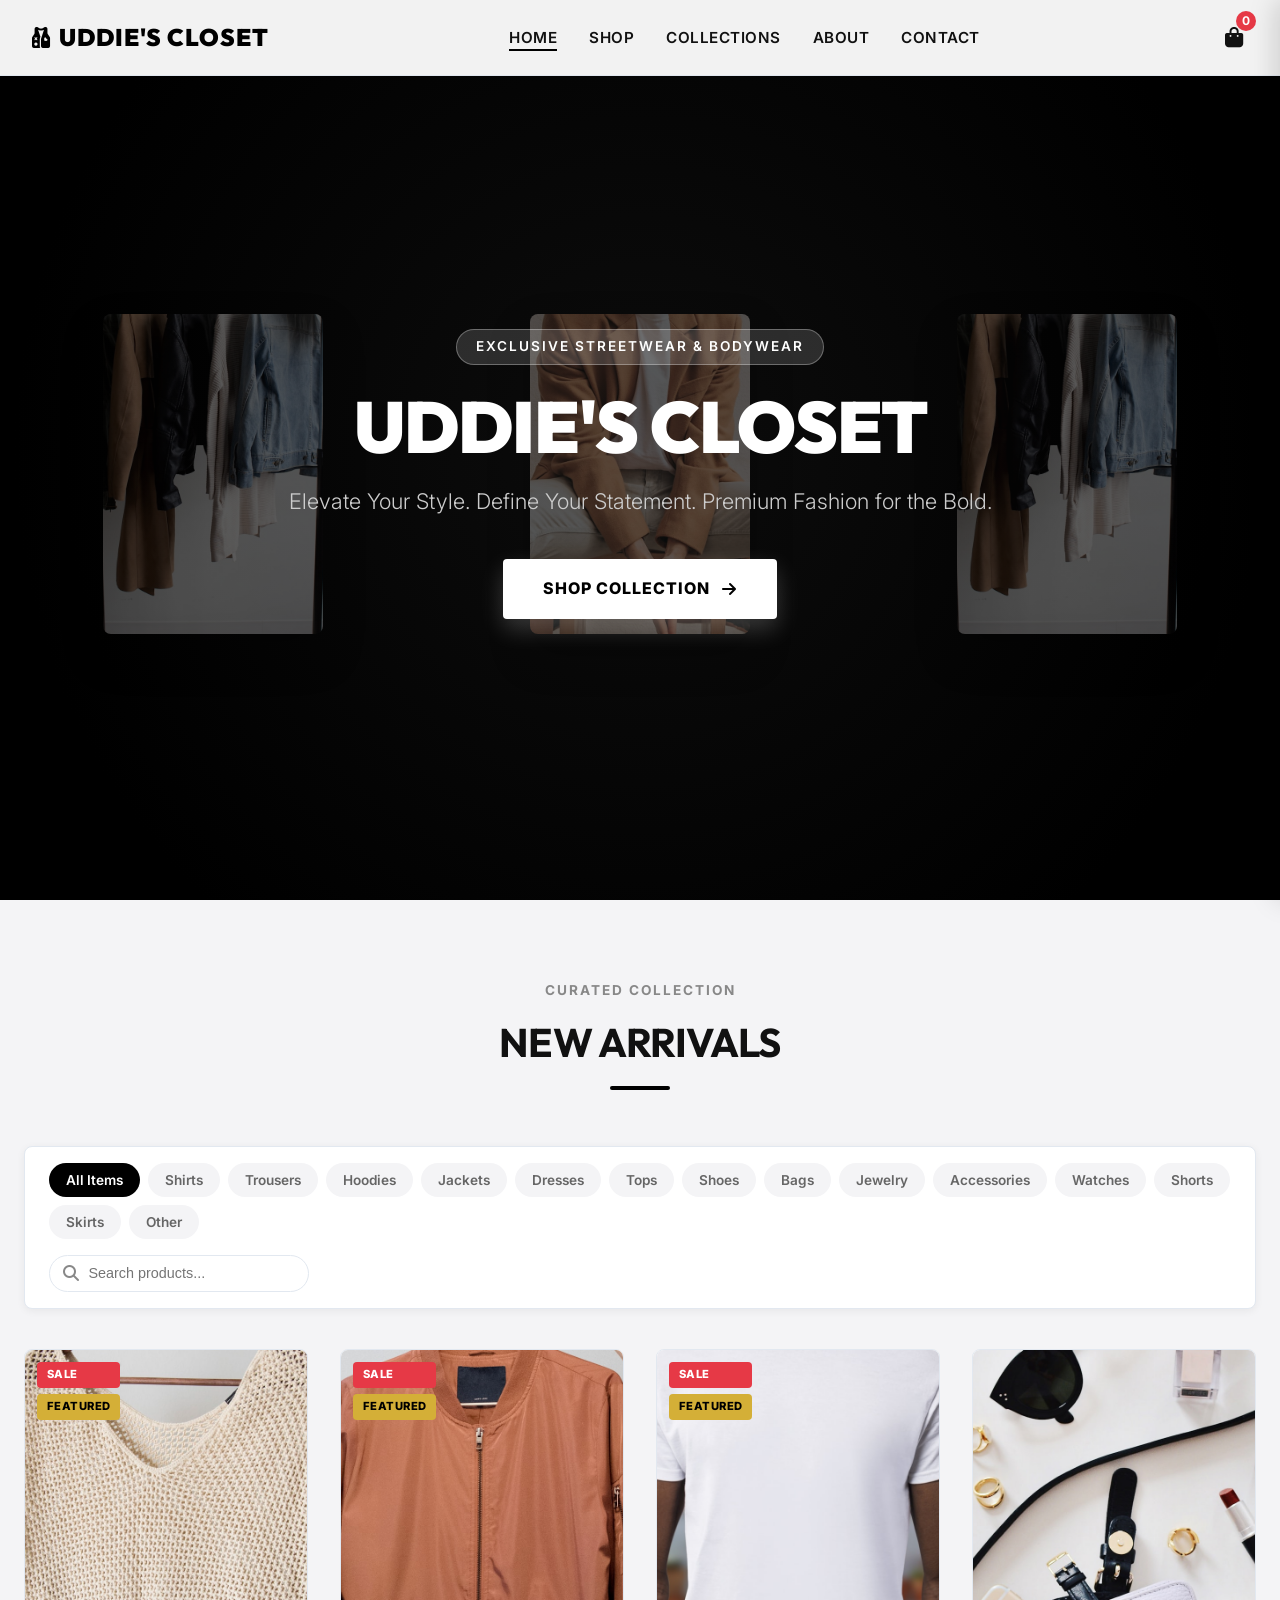
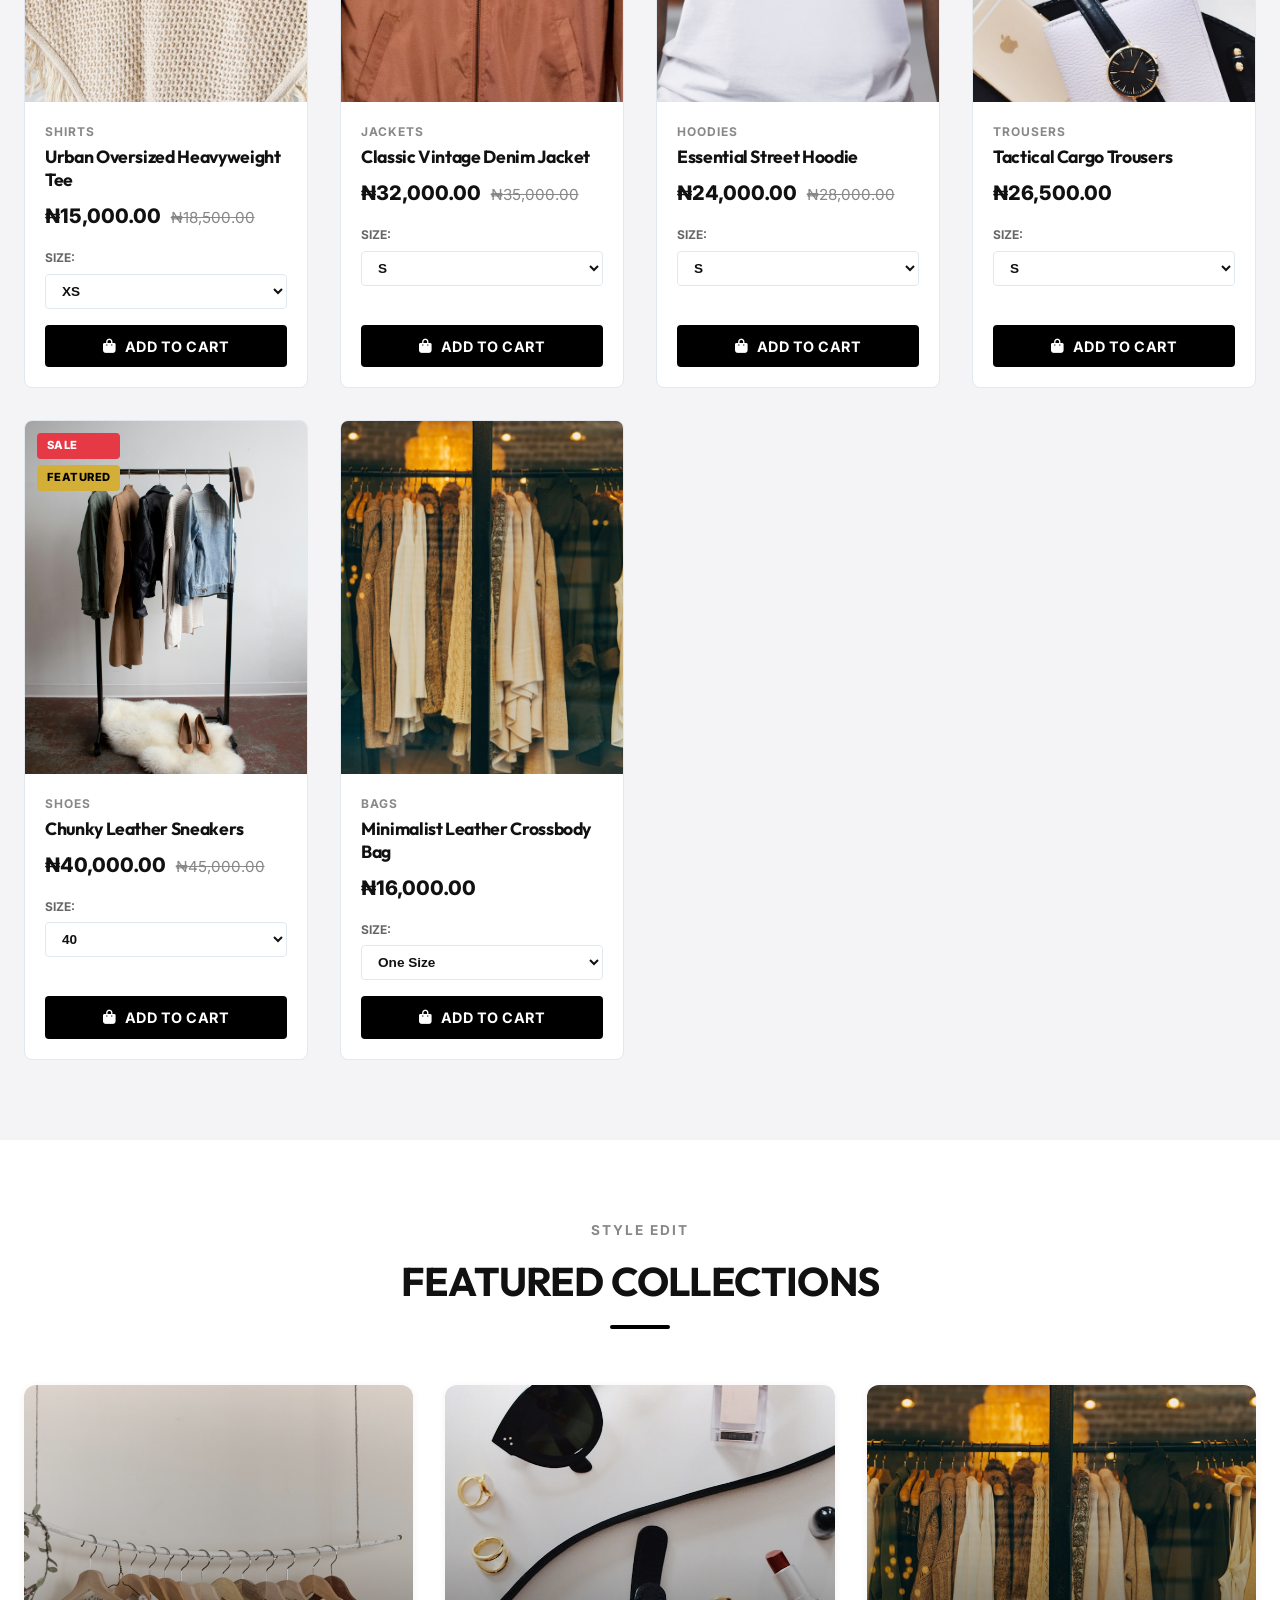
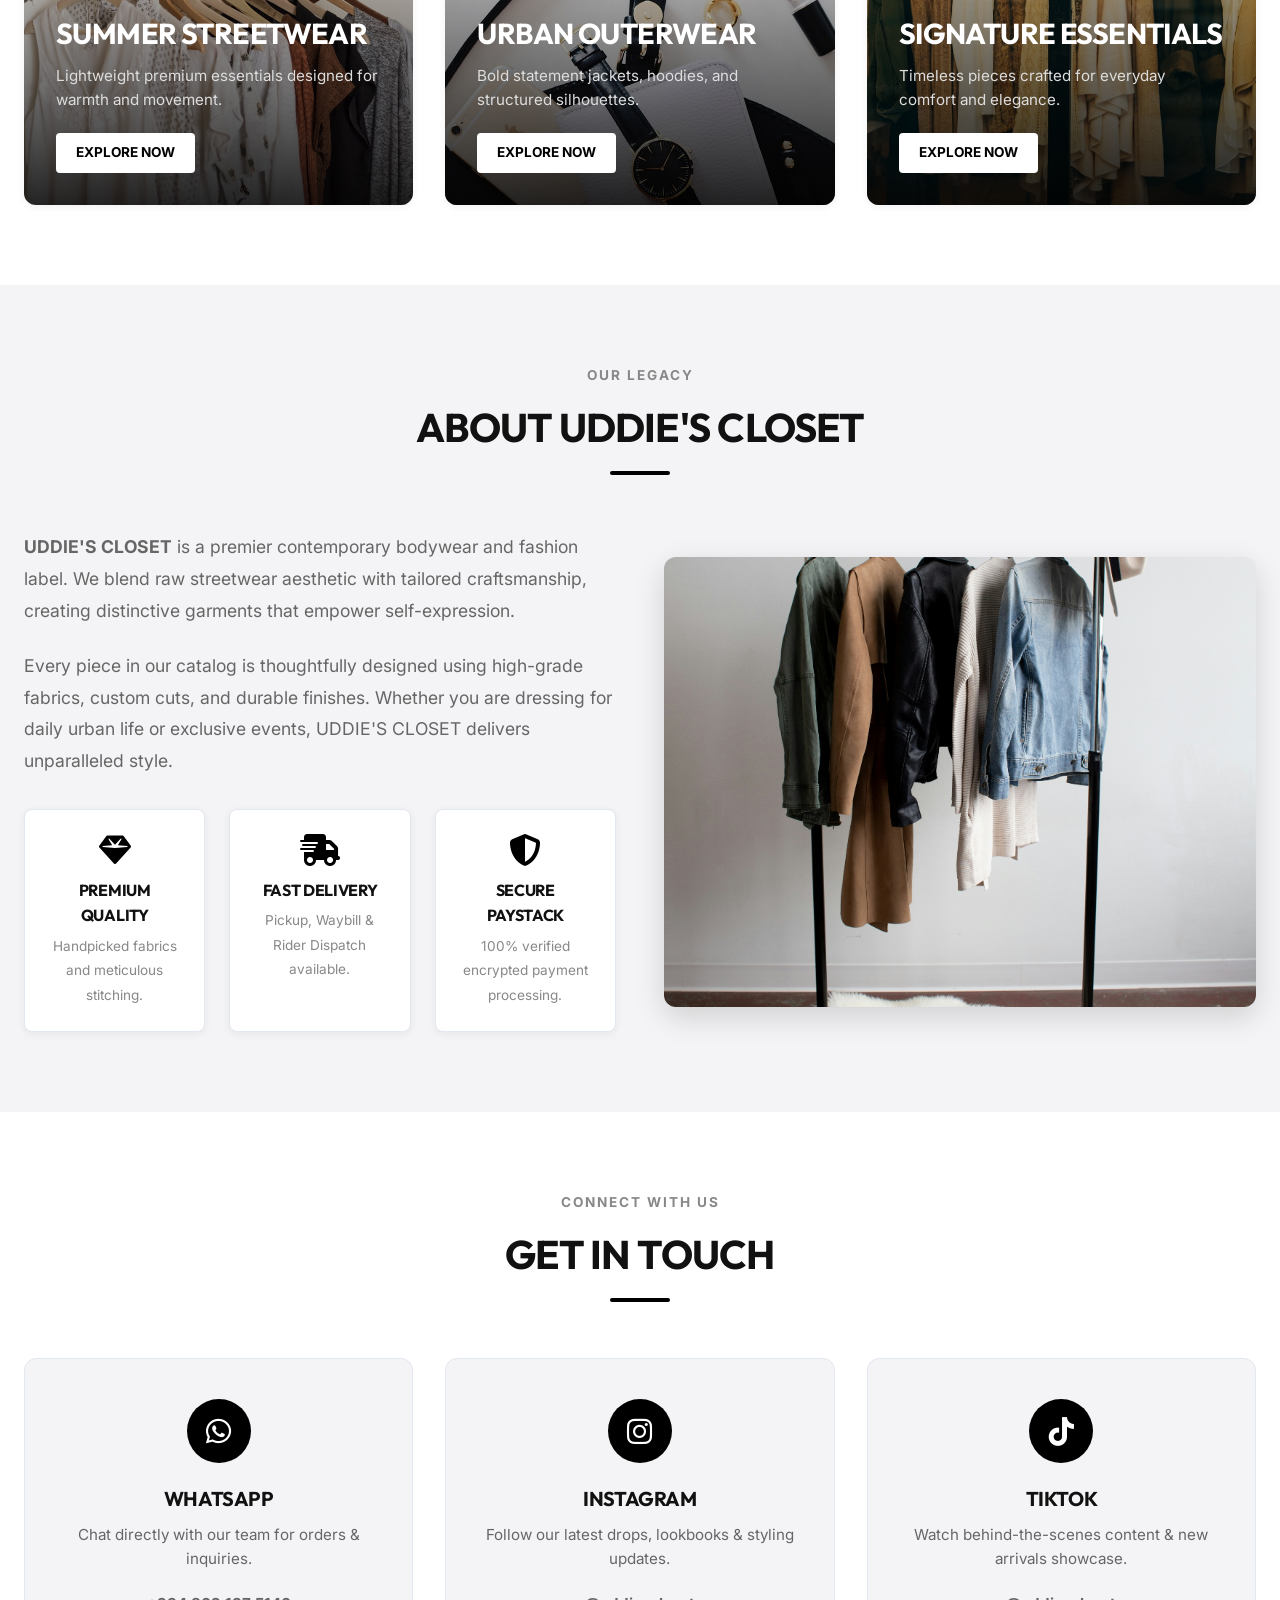
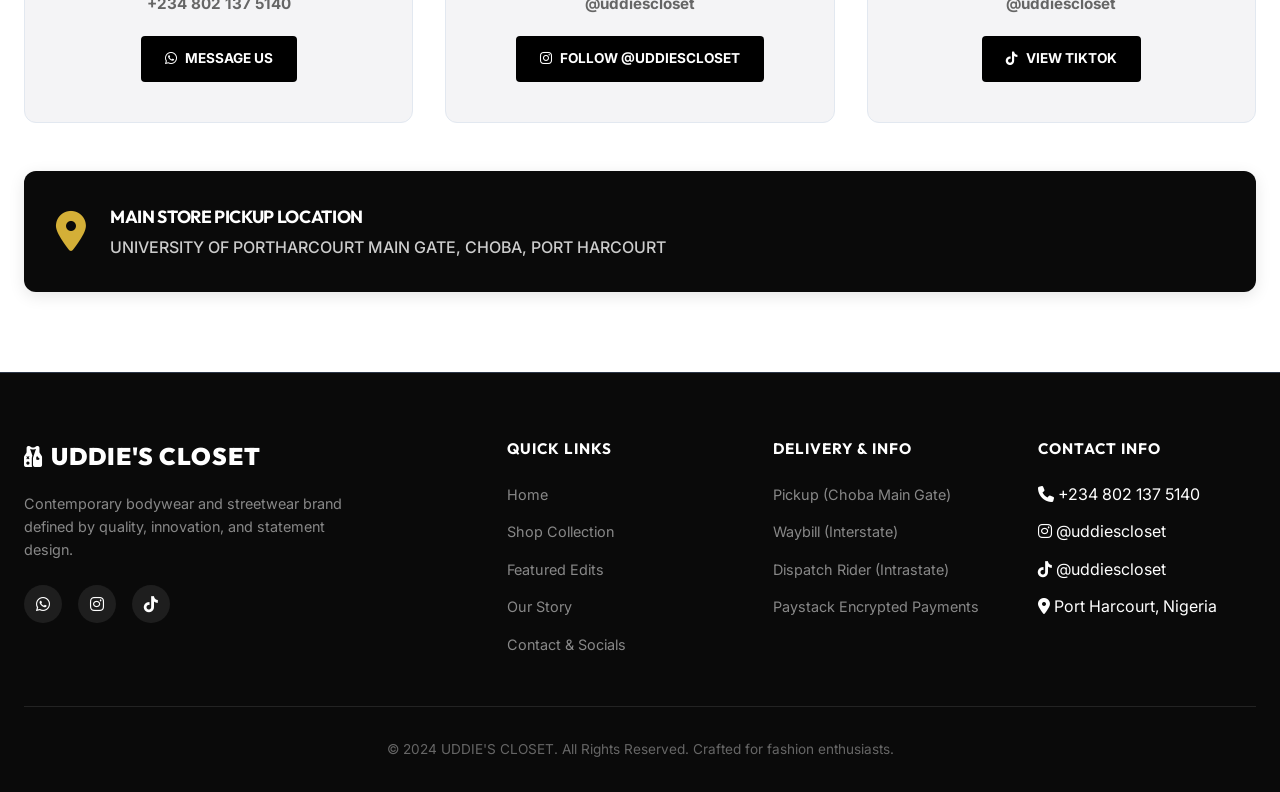
==== commit 46bc731f: "feat: rebrand to UDDIE'S CLOSET, add Paystack, delivery options, and move Admin to admin.html Co-aut" ====
--- a/index.html
+++ b/index.html
@@ -27,12 +27,8 @@
                 <li><a href="#collections">Collections</a></li>
                 <li><a href="#about">About</a></li>
                 <li><a href="#contact">Contact</a></li>
-                <li><a href="#admin-section">Admin</a></li>
             </ul>
             <div class="nav-actions">
-                <button class="nav-admin-btn" id="open-admin-btn" title="Open Store Admin Dashboard">
-                    <i class="fas fa-lock"></i> Admin
-                </button>
                 <div class="shopping-cart" id="cart-toggle-btn" title="View Shopping Cart">
                     <i class="fas fa-shopping-bag"></i>
                     <span class="cart-count" id="cart-count">0</span>
@@ -243,163 +239,6 @@
         </div>
     </section>
 
-    <!-- Admin Section / Dashboard -->
-    <section id="admin-section" class="admin-section">
-        <div class="container">
-            <div class="admin-header-bar">
-                <div>
-                    <h2 style="font-size: 2rem; text-transform: uppercase;">Admin Dashboard</h2>
-                    <p style="color: var(--text-secondary);">Manage Products, Track Financials, and Process Store Orders.</p>
-                </div>
-                <div class="admin-tabs">
-                    <button class="admin-tab-btn active" data-tab="tab-products">
-                        <i class="fas fa-box-open"></i> Products
-                    </button>
-                    <button class="admin-tab-btn" data-tab="tab-finances">
-                        <i class="fas fa-wallet"></i> Payments & Finances
-                    </button>
-                    <button class="admin-tab-btn" data-tab="tab-orders">
-                        <i class="fas fa-receipt"></i> Orders
-                    </button>
-                </div>
-            </div>
-
-            <!-- Tab 1: Products Management -->
-            <div class="admin-panel active" id="tab-products">
-                <div style="display: flex; justify-content: space-between; align-items: center; margin-bottom: 1.5rem; flex-wrap: wrap; gap: 1rem;">
-                    <div class="search-box" style="min-width: 300px;">
-                        <i class="fas fa-search"></i>
-                        <input type="text" id="admin-product-search" placeholder="Search admin products by name, category, ID...">
-                    </div>
-                    <button class="cta-button" id="btn-create-product" style="padding: 0.75rem 1.5rem; font-size: 0.85rem;">
-                        <i class="fas fa-plus"></i> Add New Product
-                    </button>
-                </div>
-
-                <div class="table-responsive">
-                    <table class="admin-table">
-                        <thead>
-                            <tr>
-                                <th>Image</th>
-                                <th>Product Details</th>
-                                <th>Category</th>
-                                <th>Price</th>
-                                <th>Stock</th>
-                                <th>Status</th>
-                                <th>Actions</th>
-                            </tr>
-                        </thead>
-                        <tbody id="admin-products-table-body">
-                            <!-- Dynamically populated -->
-                        </tbody>
-                    </table>
-                </div>
-            </div>
-
-            <!-- Tab 2: Payments & Finances -->
-            <div class="admin-panel" id="tab-finances">
-                <!-- Summary Stats Cards -->
-                <div class="stats-grid">
-                    <div class="stat-card">
-                        <div class="stat-icon" style="background-color: #dcfce7; color: #166534;">
-                            <i class="fas fa-sack-dollar"></i>
-                        </div>
-                        <div class="stat-info">
-                            <h5>Total Revenue</h5>
-                            <div class="stat-value" id="stat-total-revenue">₦0</div>
-                        </div>
-                    </div>
-
-                    <div class="stat-card">
-                        <div class="stat-icon" style="background-color: #e0f2fe; color: #075985;">
-                            <i class="fas fa-check-circle"></i>
-                        </div>
-                        <div class="stat-info">
-                            <h5>Successful Payments</h5>
-                            <div class="stat-value" id="stat-successful-count">0</div>
-                        </div>
-                    </div>
-
-                    <div class="stat-card">
-                        <div class="stat-icon" style="background-color: #fef3c7; color: #92400e;">
-                            <i class="fas fa-calendar-day"></i>
-                        </div>
-                        <div class="stat-info">
-                            <h5>Today's Revenue</h5>
-                            <div class="stat-value" id="stat-today-revenue">₦0</div>
-                        </div>
-                    </div>
-
-                    <div class="stat-card">
-                        <div class="stat-icon" style="background-color: #f3e8ff; color: #6b21a8;">
-                            <i class="fas fa-calendar-alt"></i>
-                        </div>
-                        <div class="stat-info">
-                            <h5>Monthly Revenue</h5>
-                            <div class="stat-value" id="stat-monthly-revenue">₦0</div>
-                        </div>
-                    </div>
-
-                    <div class="stat-card">
-                        <div class="stat-icon" style="background-color: #fee2e2; color: #991b1b;">
-                            <i class="fas fa-circle-xmark"></i>
-                        </div>
-                        <div class="stat-info">
-                            <h5>Failed Transactions</h5>
-                            <div class="stat-value" id="stat-failed-count">0</div>
-                        </div>
-                    </div>
-                </div>
-
-                <div style="background-color: #eff6ff; border: 1px solid #bfdbfe; color: #1e40af; padding: 1rem 1.25rem; border-radius: var(--radius-md); margin-bottom: 1.5rem; font-size: 0.9rem; display: flex; align-items: center; gap: 0.75rem;">
-                    <i class="fas fa-info-circle" style="font-size: 1.2rem;"></i>
-                    <span><strong>Note:</strong> Financial Records strictly store verified successful payments. Failed or incomplete transactions are recorded separately and excluded from revenue metrics.</span>
-                </div>
-
-                <div class="table-responsive">
-                    <table class="admin-table">
-                        <thead>
-                            <tr>
-                                <th>Txn ID</th>
-                                <th>Order ID</th>
-                                <th>Paystack Ref</th>
-                                <th>Customer</th>
-                                <th>Amount</th>
-                                <th>Date / Time</th>
-                                <th>Status</th>
-                            </tr>
-                        </thead>
-                        <tbody id="admin-finances-table-body">
-                            <!-- Dynamically populated -->
-                        </tbody>
-                    </table>
-                </div>
-            </div>
-
-            <!-- Tab 3: Orders History -->
-            <div class="admin-panel" id="tab-orders">
-                <div class="table-responsive">
-                    <table class="admin-table">
-                        <thead>
-                            <tr>
-                                <th>Order ID</th>
-                                <th>Customer</th>
-                                <th>Delivery Type</th>
-                                <th>Destination</th>
-                                <th>Total</th>
-                                <th>Payment Ref</th>
-                                <th>Status</th>
-                                <th>Date</th>
-                            </tr>
-                        </thead>
-                        <tbody id="admin-orders-table-body">
-                            <!-- Dynamically populated -->
-                        </tbody>
-                    </table>
-                </div>
-            </div>
-        </div>
-    </section>
 
     <!-- Shopping Cart Sidebar -->
     <div class="cart-overlay" id="cart-overlay"></div>
@@ -562,138 +401,6 @@
         </div>
     </div>
 
-    <!-- Admin Product Modal (Create / Edit) -->
-    <div class="modal-wrapper" id="admin-product-modal">
-        <div class="modal-card modal-lg">
-            <div class="modal-header">
-                <h3 id="admin-modal-title">Create New Product</h3>
-                <button class="modal-close-btn" id="close-admin-product-modal"><i class="fas fa-times"></i></button>
-            </div>
-            <div class="modal-body">
-                <form id="admin-product-form">
-                    <input type="hidden" id="admin-form-product-id">
-
-                    <div class="form-row">
-                        <div class="form-group">
-                            <label for="p-name">Product Name <span class="required">*</span></label>
-                            <input type="text" id="p-name" class="form-control" placeholder="e.g. Oversized Heavyweight Tee" required>
-                        </div>
-                        <div class="form-group">
-                            <label for="p-category">Category <span class="required">*</span></label>
-                            <select id="p-category" class="form-control" required>
-                                <option value="Shirts">Shirts</option>
-                                <option value="Trousers">Trousers</option>
-                                <option value="Shoes">Shoes</option>
-                                <option value="Bags">Bags</option>
-                                <option value="Jewelry">Jewelry</option>
-                                <option value="Dresses">Dresses</option>
-                                <option value="Tops">Tops</option>
-                                <option value="Jackets">Jackets</option>
-                                <option value="Hoodies">Hoodies</option>
-                                <option value="Shorts">Shorts</option>
-                                <option value="Skirts">Skirts</option>
-                                <option value="Accessories">Accessories</option>
-                                <option value="Watches">Watches</option>
-                                <option value="Other">Other</option>
-                            </select>
-                        </div>
-                    </div>
-
-                    <div class="form-row">
-                        <div class="form-group">
-                            <label for="p-subcategory">Subcategory</label>
-                            <input type="text" id="p-subcategory" class="form-control" placeholder="e.g. Graphic Tees, Cargo, Denim">
-                        </div>
-                        <div class="form-group">
-                            <label for="p-brand">Brand</label>
-                            <input type="text" id="p-brand" class="form-control" value="UDDIE'S CLOSET">
-                        </div>
-                    </div>
-
-                    <div class="form-row">
-                        <div class="form-group">
-                            <label for="p-price">Price (₦) <span class="required">*</span></label>
-                            <input type="number" id="p-price" class="form-control" placeholder="e.g. 25000" min="0" step="0.01" required>
-                        </div>
-                        <div class="form-group">
-                            <label for="p-discount-price">Discount / Sale Price (₦)</label>
-                            <input type="number" id="p-discount-price" class="form-control" placeholder="e.g. 20000" min="0" step="0.01">
-                        </div>
-                        <div class="form-group">
-                            <label for="p-stock">Stock / Quantity <span class="required">*</span></label>
-                            <input type="number" id="p-stock" class="form-control" value="10" min="0" required>
-                        </div>
-                    </div>
-
-                    <div class="form-row">
-                        <div class="form-group">
-                            <label for="p-gender">Gender</label>
-                            <select id="p-gender" class="form-control">
-                                <option value="Unisex">Unisex</option>
-                                <option value="Men">Men</option>
-                                <option value="Women">Women</option>
-                            </select>
-                        </div>
-                        <div class="form-group">
-                            <label for="p-material">Material / Fabric</label>
-                            <input type="text" id="p-material" class="form-control" placeholder="e.g. 100% French Terry Cotton">
-                        </div>
-                        <div class="form-group">
-                            <label for="p-status">Status <span class="required">*</span></label>
-                            <select id="p-status" class="form-control" required>
-                                <option value="Active">Active</option>
-                                <option value="Out of Stock">Out of Stock</option>
-                                <option value="Draft">Draft</option>
-                            </select>
-                        </div>
-                    </div>
-
-                    <div class="form-group">
-                        <label for="p-sizes">Available Sizes (Comma-separated)</label>
-                        <input type="text" id="p-sizes" class="form-control" placeholder="e.g. XS, S, M, L, XL, XXL or 40, 41, 42, 43, 44">
-                        <small style="color: var(--text-muted); font-size: 0.8rem;">Supports clothing sizes (XS, S, M, L, XL) or shoe sizes (38, 39, 40...)</small>
-                    </div>
-
-                    <div class="form-group">
-                        <label for="p-colors">Available Colors (Comma-separated)</label>
-                        <input type="text" id="p-colors" class="form-control" placeholder="e.g. Onyx Black, Vintage White, Olive">
-                    </div>
-
-                    <div class="form-group">
-                        <label for="p-description">Product Description</label>
-                        <textarea id="p-description" class="form-control" placeholder="Provide details about fit, design, and styling tips..."></textarea>
-                    </div>
-
-                    <!-- Multiple Image URLs Manager -->
-                    <div class="form-group">
-                        <label>Product Images (Image URLs) <span class="required">*</span></label>
-                        <div class="images-input-list" id="p-images-container">
-                            <!-- Image input rows added dynamically -->
-                        </div>
-                        <button type="button" class="btn-action-sm btn-edit" id="btn-add-image-url">
-                            <i class="fas fa-plus"></i> Add Another Image URL
-                        </button>
-                    </div>
-
-                    <div class="form-row" style="align-items: center; margin-top: 1rem;">
-                        <div class="form-group" style="display: flex; align-items: center; gap: 0.5rem; margin-bottom: 0;">
-                            <input type="checkbox" id="p-featured" style="width: 18px; height: 18px;">
-                            <label for="p-featured" style="margin-bottom: 0; cursor: pointer;">Featured Product</label>
-                        </div>
-                        <div class="form-group" style="margin-bottom: 0;">
-                            <label for="p-tags">Tags (Comma-separated)</label>
-                            <input type="text" id="p-tags" class="form-control" placeholder="e.g. trending, summer, vintage">
-                        </div>
-                    </div>
-
-                    <div style="display: flex; justify-content: flex-end; gap: 1rem; margin-top: 2rem;">
-                        <button type="button" class="btn-action-sm btn-edit" id="cancel-admin-modal-btn" style="padding: 0.75rem 1.5rem; font-size: 0.9rem;">Cancel</button>
-                        <button type="submit" class="btn-proceed-checkout" id="save-product-submit-btn" style="width: auto; padding: 0.75rem 2rem;">Save Product</button>
-                    </div>
-                </form>
-            </div>
-        </div>
-    </div>
 
     <!-- Order Status / Receipt Confirmation Modal -->
     <div class="modal-wrapper" id="payment-result-modal">
